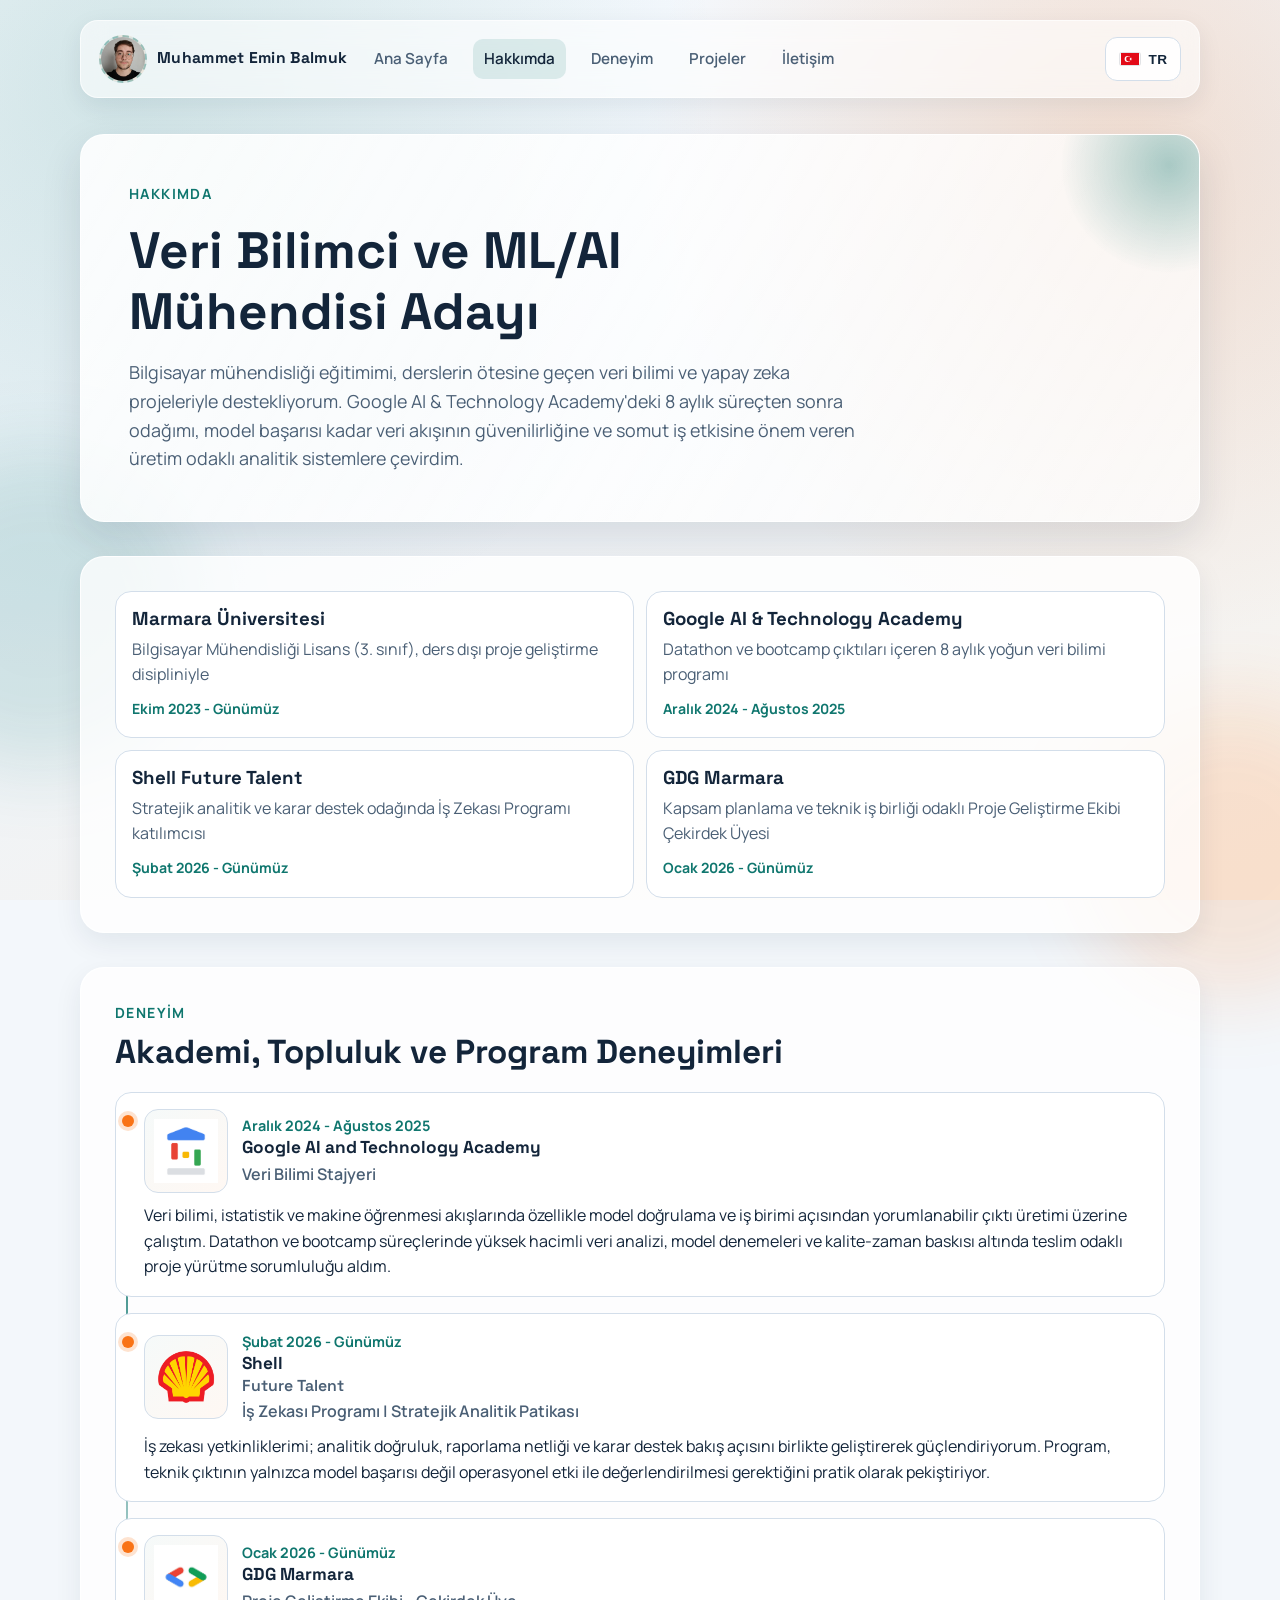
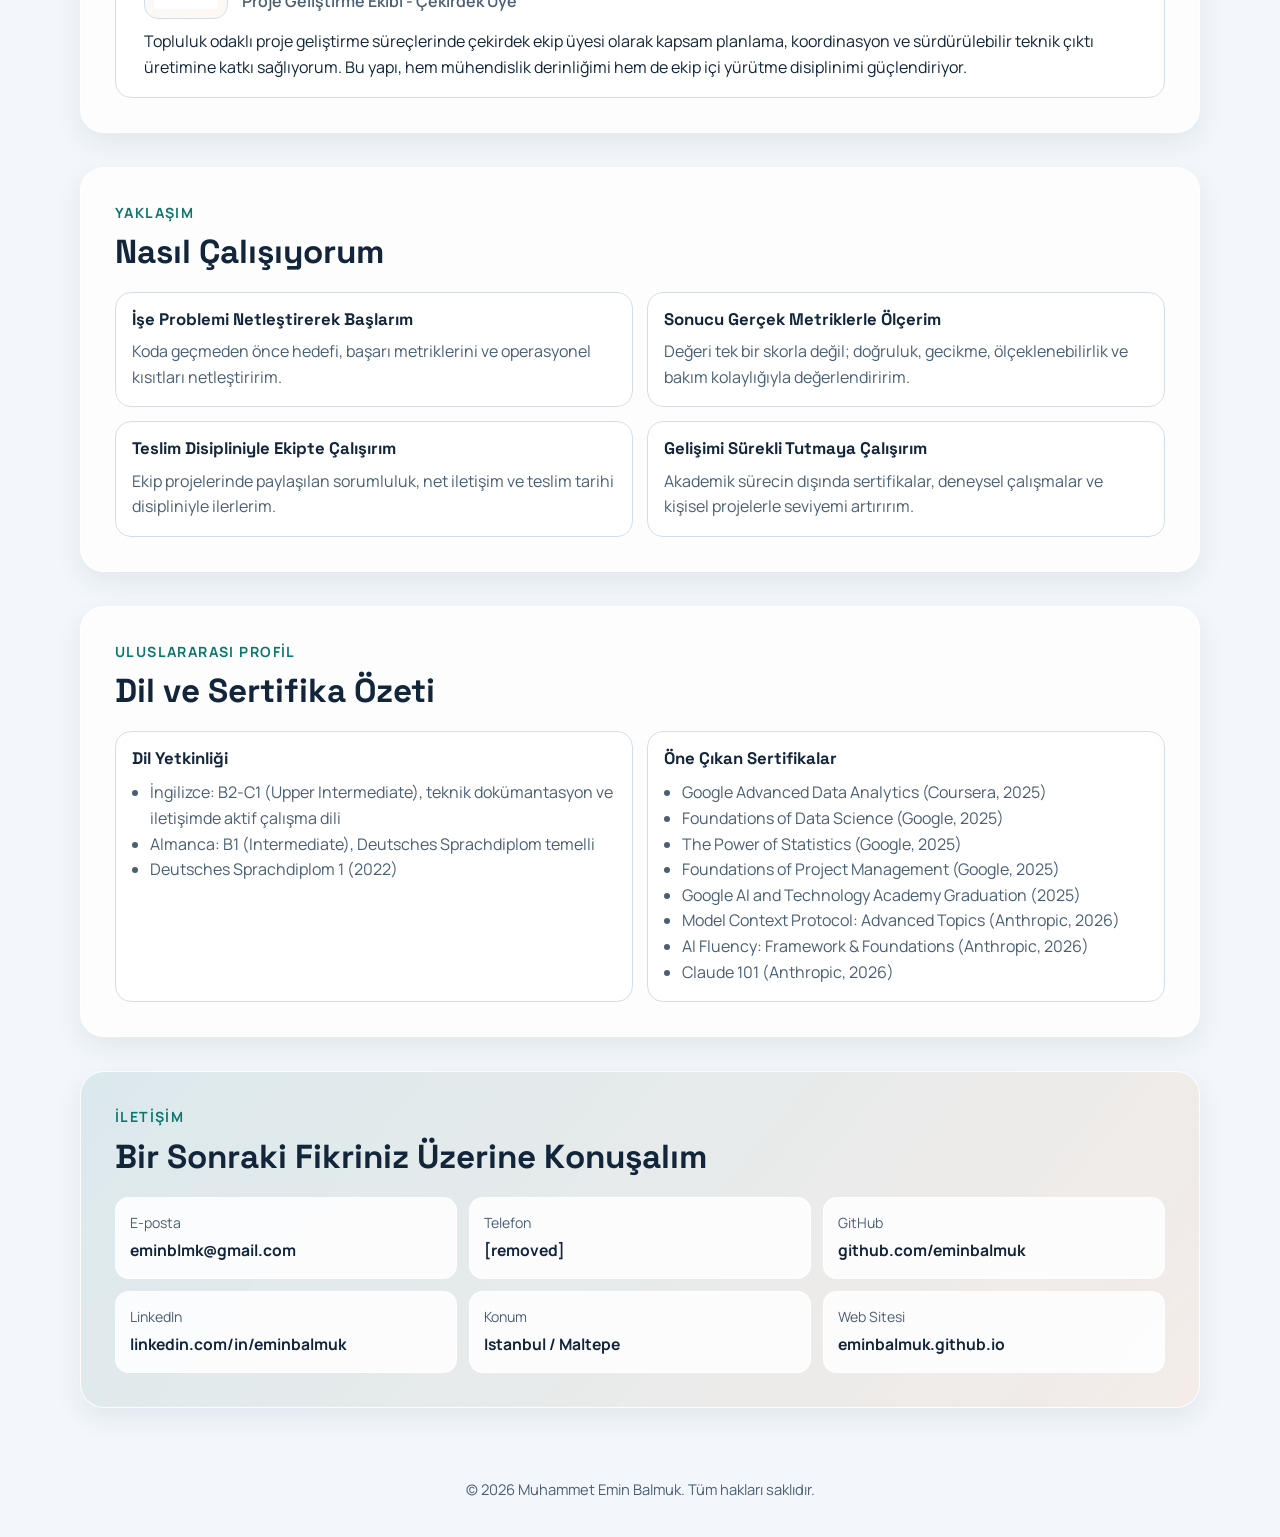
==== about-tr.html @ f50b24ce "update" ====
<!DOCTYPE html>
<html lang="tr">

<head>
  <meta charset="UTF-8">
  <meta name="viewport" content="width=device-width, initial-scale=1.0">
  <meta name="description"
    content="Muhammet Emin Balmuk hakkında eğitim, deneyim ve sertifikaları içeren detaylı profil.">
  <title>Hakkımda | Muhammet Emin Balmuk</title>
  <link rel="preconnect" href="https://fonts.googleapis.com">
  <link rel="preconnect" href="https://fonts.gstatic.com" crossorigin>
  <link
    href="https://fonts.googleapis.com/css2?family=Manrope:wght@400;500;600;700&family=Space+Grotesk:wght@500;700&display=swap"
    rel="stylesheet">
  <link rel="stylesheet" href="styles/style.css?v=20260305-4">
</head>

<body>
  <div class="page-bg" aria-hidden="true"></div>
  <header class="site-header">
    <a class="brand" href="index-tr.html" aria-label="Ana Sayfa">
      <span class="brand-avatar" aria-hidden="true">
        <img src="images/profil.jpg" alt="Muhammet Emin Balmuk">
      </span>
      <span class="brand-name">Muhammet Emin Balmuk</span>
    </a>
    <button class="nav-toggle" type="button" aria-label="Menüyü aç-kapat" aria-expanded="false"
      aria-controls="site-nav">
      <span></span>
      <span></span>
      <span></span>
    </button>
    <nav class="site-nav" id="site-nav" aria-label="Ana Navigasyon">
      <a href="index-tr.html">Ana Sayfa</a>
      <a class="active" href="about-tr.html">Hakkımda</a>
      <a href="index-tr.html#experience">Deneyim</a>
      <a href="index-tr.html#projects">Projeler</a>
      <a href="index-tr.html#contact">İletişim</a>
    </nav>
    <button class="lang-toggle" type="button" aria-label="Dili değiştir" title="Dili değiştir"><span class="lang-flag"
        aria-hidden="true"></span><span class="lang-code">TR</span></button>
  </header>

  <main>
    <section class="hero about-hero reveal">
      <p class="eyebrow">Hakkımda</p>
      <h1>Veri Bilimci ve ML/AI Mühendisi Adayı</h1>
      <p class="lead">
        Bilgisayar mühendisliği eğitimimi, derslerin ötesine geçen veri bilimi ve yapay zeka projeleriyle
        destekliyorum. Google AI & Technology Academy'deki 8 aylık süreçten sonra odağımı, model başarısı kadar
        veri akışının güvenilirliğine ve somut iş etkisine önem veren üretim odaklı analitik sistemlere çevirdim.
      </p>
    </section>

    <section class="section reveal">
      <div class="fact-strip">
        <article>
          <h3>Marmara Üniversitesi</h3>
          <p>Bilgisayar Mühendisliği Lisans (3. sınıf), ders dışı proje geliştirme disipliniyle</p>
          <span>Ekim 2023 - Günümüz</span>
        </article>
        <article>
          <h3>Google AI & Technology Academy</h3>
          <p>Datathon ve bootcamp çıktıları içeren 8 aylık yoğun veri bilimi programı</p>
          <span>Aralık 2024 - Ağustos 2025</span>
        </article>
        <article>
          <h3>Shell Future Talent</h3>
          <p>Stratejik analitik ve karar destek odağında İş Zekası Programı katılımcısı</p>
          <span>Şubat 2026 - Günümüz</span>
        </article>
        <article>
          <h3>GDG Marmara</h3>
          <p>Kapsam planlama ve teknik iş birliği odaklı Proje Geliştirme Ekibi Çekirdek Üyesi</p>
          <span>Ocak 2026 - Günümüz</span>
        </article>
      </div>
    </section>

    <section class="section reveal">
      <div class="section-head">
        <p class="eyebrow">Deneyim</p>
        <h2>Akademi, Topluluk ve Program Deneyimleri</h2>
      </div>
      <div class="timeline">
        <article class="role-card">
          <div class="role-head">
            <div class="role-logo-box">
              <img src="images/yzta.png" alt="Google AI and Technology Academy">
            </div>
            <div class="role-meta">
              <p class="timeline-date">Aralık 2024 - Ağustos 2025</p>
              <h3>Google AI and Technology Academy</h3>
              <p class="role-title">Veri Bilimi Stajyeri</p>
            </div>
          </div>
          <p>
            Veri bilimi, istatistik ve makine öğrenmesi akışlarında özellikle model doğrulama ve iş birimi açısından
            yorumlanabilir çıktı üretimi üzerine çalıştım. Datathon ve bootcamp süreçlerinde yüksek hacimli veri analizi,
            model denemeleri ve kalite-zaman baskısı altında teslim odaklı proje yürütme sorumluluğu aldım.
          </p>
        </article>
        <article class="role-card">
          <div class="role-head">
            <div class="role-logo-box">
              <img src="images/shell.png" alt="Shell">
            </div>
            <div class="role-meta">
              <p class="timeline-date">Şubat 2026 - Günümüz</p>
              <h3>Shell <span class="role-subbrand">Future Talent</span></h3>
              <p class="role-title">İş Zekası Programı | Stratejik Analitik Patikası</p>
            </div>
          </div>
          <p>
            İş zekası yetkinliklerimi; analitik doğruluk, raporlama netliği ve karar destek bakış açısını birlikte
            geliştirerek güçlendiriyorum. Program, teknik çıktının yalnızca model başarısı değil operasyonel etki ile
            değerlendirilmesi gerektiğini pratik olarak pekiştiriyor.
          </p>
        </article>
        <article class="role-card">
          <div class="role-head">
            <div class="role-logo-box">
              <img src="images/gdg.png" alt="GDG Marmara">
            </div>
            <div class="role-meta">
              <p class="timeline-date">Ocak 2026 - Günümüz</p>
              <h3>GDG Marmara</h3>
              <p class="role-title">Proje Geliştirme Ekibi - Çekirdek Üye</p>
            </div>
          </div>
          <p>
            Topluluk odaklı proje geliştirme süreçlerinde çekirdek ekip üyesi olarak kapsam planlama, koordinasyon
            ve sürdürülebilir teknik çıktı üretimine katkı sağlıyorum. Bu yapı, hem mühendislik derinliğimi hem de
            ekip içi yürütme disiplinimi güçlendiriyor.
          </p>
        </article>
      </div>
    </section>

    <section class="section reveal">
      <div class="section-head">
        <p class="eyebrow">Yaklaşım</p>
        <h2>Nasıl Çalışıyorum</h2>
      </div>
      <div class="focus-grid">
        <article>
          <h3>İşe Problemi Netleştirerek Başlarım</h3>
          <p>Koda geçmeden önce hedefi, başarı metriklerini ve operasyonel kısıtları netleştiririm.</p>
        </article>
        <article>
          <h3>Sonucu Gerçek Metriklerle Ölçerim</h3>
          <p>Değeri tek bir skorla değil; doğruluk, gecikme, ölçeklenebilirlik ve bakım kolaylığıyla değerlendiririm.
          </p>
        </article>
        <article>
          <h3>Teslim Disipliniyle Ekipte Çalışırım</h3>
          <p>Ekip projelerinde paylaşılan sorumluluk, net iletişim ve teslim tarihi disipliniyle ilerlerim.</p>
        </article>
        <article>
          <h3>Gelişimi Sürekli Tutmaya Çalışırım</h3>
          <p>Akademik sürecin dışında sertifikalar, deneysel çalışmalar ve kişisel projelerle seviyemi artırırım.</p>
        </article>
      </div>
    </section>

    <section class="section reveal">
      <div class="section-head">
        <p class="eyebrow">Uluslararası Profil</p>
        <h2>Dil ve Sertifika Özeti</h2>
      </div>
      <div class="about-columns">
        <article class="info-card">
          <h3>Dil Yetkinliği</h3>
          <ul>
            <li>İngilizce: B2-C1 (Upper Intermediate), teknik dokümantasyon ve iletişimde aktif çalışma dili</li>
            <li>Almanca: B1 (Intermediate), Deutsches Sprachdiplom temelli</li>
            <li>Deutsches Sprachdiplom 1 (2022)</li>
          </ul>
        </article>
        <article class="info-card">
          <h3>Öne Çıkan Sertifikalar</h3>
          <ul>
            <li>Google Advanced Data Analytics (Coursera, 2025)</li>
            <li>Foundations of Data Science (Google, 2025)</li>
            <li>The Power of Statistics (Google, 2025)</li>
            <li>Foundations of Project Management (Google, 2025)</li>
            <li>Google AI and Technology Academy Graduation (2025)</li>
            <li>Model Context Protocol: Advanced Topics (Anthropic, 2026)</li>
            <li>AI Fluency: Framework &amp; Foundations (Anthropic, 2026)</li>
            <li>Claude 101 (Anthropic, 2026)</li>
          </ul>
        </article>
      </div>
    </section>

    <section class="section contact reveal">
      <div class="section-head">
        <p class="eyebrow">İletişim</p>
        <h2>Bir Sonraki Fikriniz Üzerine Konuşalım</h2>
      </div>
      <div class="contact-grid">
        <a class="contact-item" href="mailto:eminblmk@gmail.com">
          <span>E-posta</span>
          <strong>eminblmk@gmail.com</strong>
        </a>
        <a class="contact-item" href="#contact">
          <span>Telefon</span>
          <strong>[removed]</strong>
        </a>
        <a class="contact-item" href="https://github.com/eminbalmuk" target="_blank" rel="noopener noreferrer">
          <span>GitHub</span>
          <strong>github.com/eminbalmuk</strong>
        </a>
        <a class="contact-item" href="https://www.linkedin.com/in/eminbalmuk/" target="_blank"
          rel="noopener noreferrer">
          <span>LinkedIn</span>
          <strong>linkedin.com/in/eminbalmuk</strong>
        </a>
        <div class="contact-item">
          <span>Konum</span>
          <strong>Istanbul / Maltepe</strong>
        </div>
        <a class="contact-item" href="https://eminbalmuk.github.io" target="_blank" rel="noopener noreferrer">
          <span>Web Sitesi</span>
          <strong>eminbalmuk.github.io</strong>
        </a>
      </div>
    </section>
  </main>

  <footer class="site-footer">
    <p>&copy; 2026 Muhammet Emin Balmuk. Tüm hakları saklıdır.</p>
  </footer>

  <button class="to-top" type="button" aria-label="Sayfanın başına dön">Yukarı</button>

  <script src="scripts/language.js?v=20260305-4" defer></script>
  <script src="scripts/main.js?v=20260305-4" defer></script>
</body>

</html>
---- styles/style.css ----
:root {
  --bg: #f3f7fb;
  --surface: rgba(255, 255, 255, 0.8);
  --surface-strong: #ffffff;
  --text: #13253a;
  --muted: #4a5f75;
  --accent: #0f766e;
  --accent-strong: #0b5f58;
  --accent-alt: #f97316;
  --line: #d3deea;
  --shadow: 0 16px 40px rgba(18, 35, 58, 0.12);
  --radius-lg: 24px;
  --radius-md: 16px;
  --radius-sm: 12px;
}

* {
  box-sizing: border-box;
}

html {
  scroll-behavior: smooth;
}

body {
  margin: 0;
  font-family: "Manrope", "Segoe UI", sans-serif;
  color: var(--text);
  background: var(--bg);
  min-height: 100vh;
  line-height: 1.6;
}

.page-bg {
  position: fixed;
  inset: 0;
  z-index: -2;
  background:
    radial-gradient(circle at 10% 10%, rgba(15, 118, 110, 0.16) 0, rgba(15, 118, 110, 0) 42%),
    radial-gradient(circle at 88% 18%, rgba(249, 115, 22, 0.18) 0, rgba(249, 115, 22, 0) 36%),
    linear-gradient(160deg, #f8fbff 0%, #eef4fa 45%, #f9f2ea 100%);
}

.page-bg::before,
.page-bg::after {
  content: "";
  position: absolute;
  border-radius: 50%;
  filter: blur(40px);
  opacity: 0.55;
}

.page-bg::before {
  width: 320px;
  height: 320px;
  background: rgba(15, 118, 110, 0.25);
  top: 50%;
  left: -120px;
  animation: floatA 11s ease-in-out infinite;
}

.page-bg::after {
  width: 300px;
  height: 300px;
  background: rgba(249, 115, 22, 0.25);
  bottom: -100px;
  right: -100px;
  animation: floatB 13s ease-in-out infinite;
}

@keyframes floatA {
  0%,
  100% {
    transform: translateY(0);
  }
  50% {
    transform: translateY(-20px);
  }
}

@keyframes floatB {
  0%,
  100% {
    transform: translateY(0);
  }
  50% {
    transform: translateY(18px);
  }
}

a {
  color: inherit;
}

.site-header {
  width: min(1120px, 94vw);
  margin: 20px auto 0;
  padding: 14px 18px;
  border-radius: 18px;
  border: 1px solid rgba(255, 255, 255, 0.65);
  backdrop-filter: blur(12px);
  background: rgba(255, 255, 255, 0.6);
  box-shadow: 0 8px 24px rgba(19, 37, 58, 0.08);
  display: flex;
  align-items: center;
  justify-content: space-between;
  gap: 16px;
  position: sticky;
  top: 10px;
  z-index: 20;
}

.brand {
  display: inline-flex;
  align-items: center;
  gap: 10px;
  color: var(--text);
  font-family: "Space Grotesk", sans-serif;
  font-size: 0.98rem;
  font-weight: 700;
  letter-spacing: 0.02em;
  text-decoration: none;
  white-space: nowrap;
}

.brand-avatar {
  width: 48px;
  height: 48px;
  border-radius: 50%;
  border: 2px dashed rgba(15, 118, 110, 0.35);
  background: linear-gradient(140deg, rgba(15, 118, 110, 0.12), rgba(249, 115, 22, 0.12));
  color: var(--muted);
  display: inline-flex;
  align-items: center;
  justify-content: center;
  font-family: "Manrope", sans-serif;
  font-size: 0.74rem;
  font-weight: 700;
}

.brand-avatar img {
  width: 100%;
  height: 100%;
  border-radius: 50%;
  object-fit: cover;
}

.brand-name {
  display: inline-block;
  max-width: 280px;
  overflow: hidden;
  text-overflow: ellipsis;
}

.site-nav {
  display: flex;
  align-items: center;
  gap: 14px;
}

.site-nav a {
  text-decoration: none;
  color: var(--muted);
  font-size: 0.95rem;
  font-weight: 600;
  padding: 8px 11px;
  border-radius: 10px;
  transition: color 0.25s ease, background-color 0.25s ease;
}

.site-nav a:hover,
.site-nav a.active {
  color: var(--text);
  background: rgba(15, 118, 110, 0.12);
}

.lang-toggle {
  margin-left: auto;
  min-width: 76px;
  height: 44px;
  border-radius: 12px;
  border: 1px solid var(--line);
  background: rgba(255, 255, 255, 0.9);
  display: inline-flex;
  align-items: center;
  justify-content: center;
  gap: 8px;
  padding: 0 10px;
  font-size: 0.85rem;
  font-weight: 700;
  color: var(--text);
  cursor: pointer;
  transition: transform 0.2s ease, box-shadow 0.2s ease;
}

.lang-toggle:hover {
  transform: translateY(-1px);
  box-shadow: 0 8px 16px rgba(19, 37, 58, 0.12);
}

.lang-flag {
  display: inline-block;
  width: 22px;
  height: 14px;
  border-radius: 3px;
  background-size: 100% 100%;
  background-position: center;
  background-repeat: no-repeat;
  border: 1px solid rgba(19, 37, 58, 0.12);
  flex-shrink: 0;
}

.lang-code {
  letter-spacing: 0.03em;
}

.nav-toggle {
  display: none;
  width: 44px;
  height: 44px;
  border-radius: 12px;
  border: 1px solid var(--line);
  background: rgba(255, 255, 255, 0.9);
  cursor: pointer;
  padding: 10px;
}

.nav-toggle span {
  display: block;
  width: 100%;
  height: 2px;
  background: var(--text);
  margin: 5px 0;
  transition: transform 0.25s ease, opacity 0.25s ease;
}

main {
  width: min(1120px, 94vw);
  margin: 36px auto 70px;
}

.hero {
  position: relative;
  border-radius: var(--radius-lg);
  border: 1px solid rgba(255, 255, 255, 0.85);
  background: linear-gradient(120deg, rgba(255, 255, 255, 0.88), rgba(255, 255, 255, 0.68));
  box-shadow: var(--shadow);
  padding: clamp(26px, 4vw, 48px);
  overflow: hidden;
}

.hero::after {
  content: "";
  position: absolute;
  top: -80px;
  right: -80px;
  width: 220px;
  height: 220px;
  border-radius: 50%;
  background: radial-gradient(circle, rgba(249, 115, 22, 0.35) 0, rgba(249, 115, 22, 0) 68%);
  pointer-events: none;
}

.about-hero::after {
  background: radial-gradient(circle, rgba(15, 118, 110, 0.35) 0, rgba(15, 118, 110, 0) 70%);
}

.eyebrow {
  margin: 0;
  color: var(--accent);
  font-size: 0.88rem;
  font-weight: 700;
  letter-spacing: 0.1em;
  text-transform: uppercase;
}

h1,
h2,
h3 {
  font-family: "Space Grotesk", "Segoe UI", sans-serif;
  line-height: 1.2;
  margin-top: 0;
}

.hero h1 {
  margin: 14px 0 16px;
  font-size: clamp(2rem, 4vw, 3.2rem);
  max-width: 16ch;
}

.lead {
  margin: 0;
  max-width: 68ch;
  color: var(--muted);
  font-size: clamp(1rem, 2vw, 1.12rem);
}

.cta-row {
  margin-top: 28px;
  display: flex;
  flex-wrap: wrap;
  gap: 12px;
}

.btn {
  display: inline-flex;
  align-items: center;
  justify-content: center;
  text-decoration: none;
  border-radius: 12px;
  padding: 11px 18px;
  font-weight: 700;
  font-size: 0.95rem;
  transition: transform 0.2s ease, box-shadow 0.2s ease, background-color 0.2s ease;
}

.btn:hover {
  transform: translateY(-2px);
}

.btn-primary {
  background: linear-gradient(140deg, var(--accent), #129182);
  color: #fff;
  box-shadow: 0 10px 18px rgba(15, 118, 110, 0.25);
}

.btn-ghost {
  background: rgba(255, 255, 255, 0.85);
  color: var(--text);
  border: 1px solid var(--line);
}

.quick-stats {
  list-style: none;
  margin: 30px 0 0;
  padding: 0;
  display: grid;
  grid-template-columns: repeat(2, minmax(0, 1fr));
  gap: 12px;
}

.quick-stats li {
  border: 1px solid var(--line);
  border-radius: 14px;
  padding: 14px;
  background: rgba(255, 255, 255, 0.92);
}

.quick-stats strong {
  display: block;
  font-size: 1.1rem;
  margin-bottom: 4px;
}

.quick-stats span {
  display: block;
  color: var(--muted);
  font-size: 0.9rem;
}

.section {
  margin-top: 34px;
  border-radius: var(--radius-lg);
  border: 1px solid rgba(255, 255, 255, 0.86);
  background: rgba(255, 255, 255, 0.78);
  box-shadow: 0 10px 28px rgba(19, 37, 58, 0.08);
  padding: clamp(22px, 3vw, 34px);
}

.section-head {
  margin-bottom: 20px;
}

.section h2 {
  font-size: clamp(1.5rem, 2.6vw, 2.2rem);
  margin: 8px 0 0;
}

.timeline {
  display: grid;
  gap: 16px;
  position: relative;
}

.timeline::before {
  content: "";
  position: absolute;
  left: 11px;
  top: 8px;
  bottom: 8px;
  width: 2px;
  background: linear-gradient(var(--accent), rgba(15, 118, 110, 0.2));
}

.role-card {
  position: relative;
  border: 1px solid var(--line);
  border-radius: var(--radius-md);
  padding: 16px 16px 16px 28px;
  background: var(--surface-strong);
}

.role-card::before {
  content: "";
  position: absolute;
  left: 6px;
  top: 22px;
  width: 12px;
  height: 12px;
  border-radius: 50%;
  background: var(--accent-alt);
  box-shadow: 0 0 0 4px rgba(249, 115, 22, 0.2);
}

.timeline-date {
  margin: 0 0 6px;
  color: var(--accent);
  font-size: 0.9rem;
  font-weight: 700;
}

.role-card h3 {
  margin: 0;
  font-size: 1.08rem;
}

.role-subbrand {
  display: block;
  margin-top: 2px;
  color: var(--muted);
  font-size: 0.92em;
  font-weight: 600;
}

.role-title {
  margin: 4px 0 10px;
  color: var(--muted);
  font-weight: 600;
}

.role-card p {
  margin-bottom: 0;
}

.role-head {
  display: grid;
  grid-template-columns: 84px 1fr;
  align-items: center;
  gap: 14px;
  margin-bottom: 10px;
}

.role-logo-box {
  width: 84px;
  height: 84px;
  border: 1px solid var(--line);
  border-radius: 14px;
  background: linear-gradient(140deg, rgba(15, 118, 110, 0.04), rgba(249, 115, 22, 0.05));
  overflow: hidden;
  display: flex;
  align-items: center;
  justify-content: center;
  padding: 9px;
}

.role-logo-box img {
  width: 100%;
  height: 100%;
  object-fit: contain;
}

.role-meta h3 {
  margin-bottom: 4px;
}

.role-card > p {
  margin-top: 0;
}

.project-grid,
.focus-grid {
  display: grid;
  grid-template-columns: repeat(2, minmax(0, 1fr));
  gap: 14px;
}

.project-card,
.focus-grid article,
.info-card {
  border: 1px solid var(--line);
  border-radius: var(--radius-md);
  padding: 16px;
  background: var(--surface-strong);
}

.project-card {
  position: relative;
  overflow: hidden;
}

.project-card::before {
  content: "";
  position: absolute;
  top: 0;
  left: 0;
  right: 0;
  height: 4px;
  background: linear-gradient(to right, var(--accent), var(--accent-alt));
}

.project-card h3,
.focus-grid h3,
.info-card h3 {
  margin-bottom: 10px;
  font-size: 1.05rem;
}

.project-card p,
.focus-grid p {
  margin: 0;
  color: var(--muted);
}

.project-card ul,
.info-card ul {
  margin: 12px 0 0;
  padding-left: 18px;
  color: var(--muted);
}

.project-card a {
  display: inline-block;
  margin-top: 12px;
  color: var(--accent);
  font-weight: 700;
  text-decoration: none;
}

.project-card a:hover {
  text-decoration: underline;
}

.certificate-list {
  list-style: none;
  padding: 0;
  margin: 0;
  display: grid;
  gap: 10px;
}

.certificate-list li {
  border: 1px solid var(--line);
  border-radius: var(--radius-sm);
  background: var(--surface-strong);
  padding: 12px 14px;
  display: grid;
  grid-template-columns: 78px 1fr;
  gap: 10px;
}

.certificate-list span {
  font-weight: 700;
  color: var(--accent);
}

.contact {
  background: linear-gradient(130deg, rgba(15, 118, 110, 0.1), rgba(249, 115, 22, 0.08));
}

.contact-grid {
  display: grid;
  grid-template-columns: repeat(3, minmax(0, 1fr));
  gap: 12px;
}

.contact-item {
  text-decoration: none;
  border: 1px solid rgba(255, 255, 255, 0.9);
  border-radius: 14px;
  background: rgba(255, 255, 255, 0.86);
  padding: 14px;
  transition: transform 0.2s ease, box-shadow 0.2s ease;
}

.contact-item:hover {
  transform: translateY(-2px);
  box-shadow: 0 10px 20px rgba(19, 37, 58, 0.11);
}

.contact-item span {
  display: block;
  color: var(--muted);
  font-size: 0.88rem;
  margin-bottom: 4px;
}

.contact-item strong {
  font-size: 0.98rem;
}

.fact-strip {
  display: grid;
  grid-template-columns: repeat(2, minmax(0, 1fr));
  gap: 12px;
}

.fact-strip article {
  border: 1px solid var(--line);
  border-radius: var(--radius-md);
  background: var(--surface-strong);
  padding: 16px;
}

.fact-strip h3 {
  margin-bottom: 6px;
}

.fact-strip p {
  margin: 0;
  color: var(--muted);
}

.fact-strip span {
  display: inline-block;
  margin-top: 10px;
  color: var(--accent);
  font-size: 0.88rem;
  font-weight: 700;
}

.about-columns {
  display: grid;
  grid-template-columns: repeat(2, minmax(0, 1fr));
  gap: 14px;
}

.site-footer {
  width: min(1120px, 94vw);
  margin: 0 auto 36px;
  text-align: center;
  color: var(--muted);
  font-size: 0.92rem;
}

.to-top {
  position: fixed;
  right: 18px;
  bottom: 18px;
  z-index: 30;
  border: 0;
  border-radius: 999px;
  background: var(--text);
  color: #fff;
  padding: 10px 14px;
  font-weight: 700;
  cursor: pointer;
  opacity: 0;
  pointer-events: none;
  transform: translateY(10px);
  transition: opacity 0.25s ease, transform 0.25s ease;
}

.to-top.visible {
  opacity: 1;
  pointer-events: auto;
  transform: translateY(0);
}

.reveal {
  opacity: 0;
  transform: translateY(18px);
  transition: opacity 0.6s ease, transform 0.6s ease;
}

.reveal.is-visible {
  opacity: 1;
  transform: translateY(0);
}

@media (max-width: 980px) {
  .project-grid,
  .focus-grid,
  .about-columns,
  .fact-strip,
  .quick-stats {
    grid-template-columns: 1fr;
  }

  .contact-grid {
    grid-template-columns: repeat(2, minmax(0, 1fr));
  }
}

@media (max-width: 640px) {
  .contact-grid {
    grid-template-columns: 1fr;
  }
}

@media (max-width: 760px) {
  .site-header {
    padding: 10px 12px;
  }

  .brand-name {
    display: none;
  }

  .brand-avatar {
    width: 40px;
    height: 40px;
  }

  .lang-toggle {
    min-width: 68px;
    height: 40px;
    padding: 0 8px;
    gap: 6px;
    font-size: 0.78rem;
  }

  .role-head {
    grid-template-columns: 64px 1fr;
    gap: 10px;
  }

  .role-logo-box {
    width: 64px;
    height: 64px;
    border-radius: 12px;
    padding: 7px;
  }

  .nav-toggle {
    display: block;
  }

  .site-nav {
    position: absolute;
    top: calc(100% + 8px);
    left: 0;
    right: 0;
    flex-direction: column;
    align-items: flex-start;
    gap: 2px;
    padding: 8px;
    border-radius: 14px;
    border: 1px solid var(--line);
    background: rgba(255, 255, 255, 0.96);
    box-shadow: 0 10px 28px rgba(19, 37, 58, 0.14);
    opacity: 0;
    pointer-events: none;
    transform: translateY(-6px);
    transition: opacity 0.2s ease, transform 0.2s ease;
  }

  .site-nav a {
    width: 100%;
  }

  body.nav-open .site-nav {
    opacity: 1;
    pointer-events: auto;
    transform: translateY(0);
  }

  body.nav-open .nav-toggle span:nth-child(1) {
    transform: translateY(7px) rotate(45deg);
  }

  body.nav-open .nav-toggle span:nth-child(2) {
    opacity: 0;
  }

  body.nav-open .nav-toggle span:nth-child(3) {
    transform: translateY(-7px) rotate(-45deg);
  }

  .hero h1 {
    max-width: none;
  }
}

@media (prefers-reduced-motion: reduce) {
  html {
    scroll-behavior: auto;
  }

  * {
    animation: none !important;
    transition: none !important;
  }

  .reveal {
    opacity: 1;
    transform: none;
  }
}
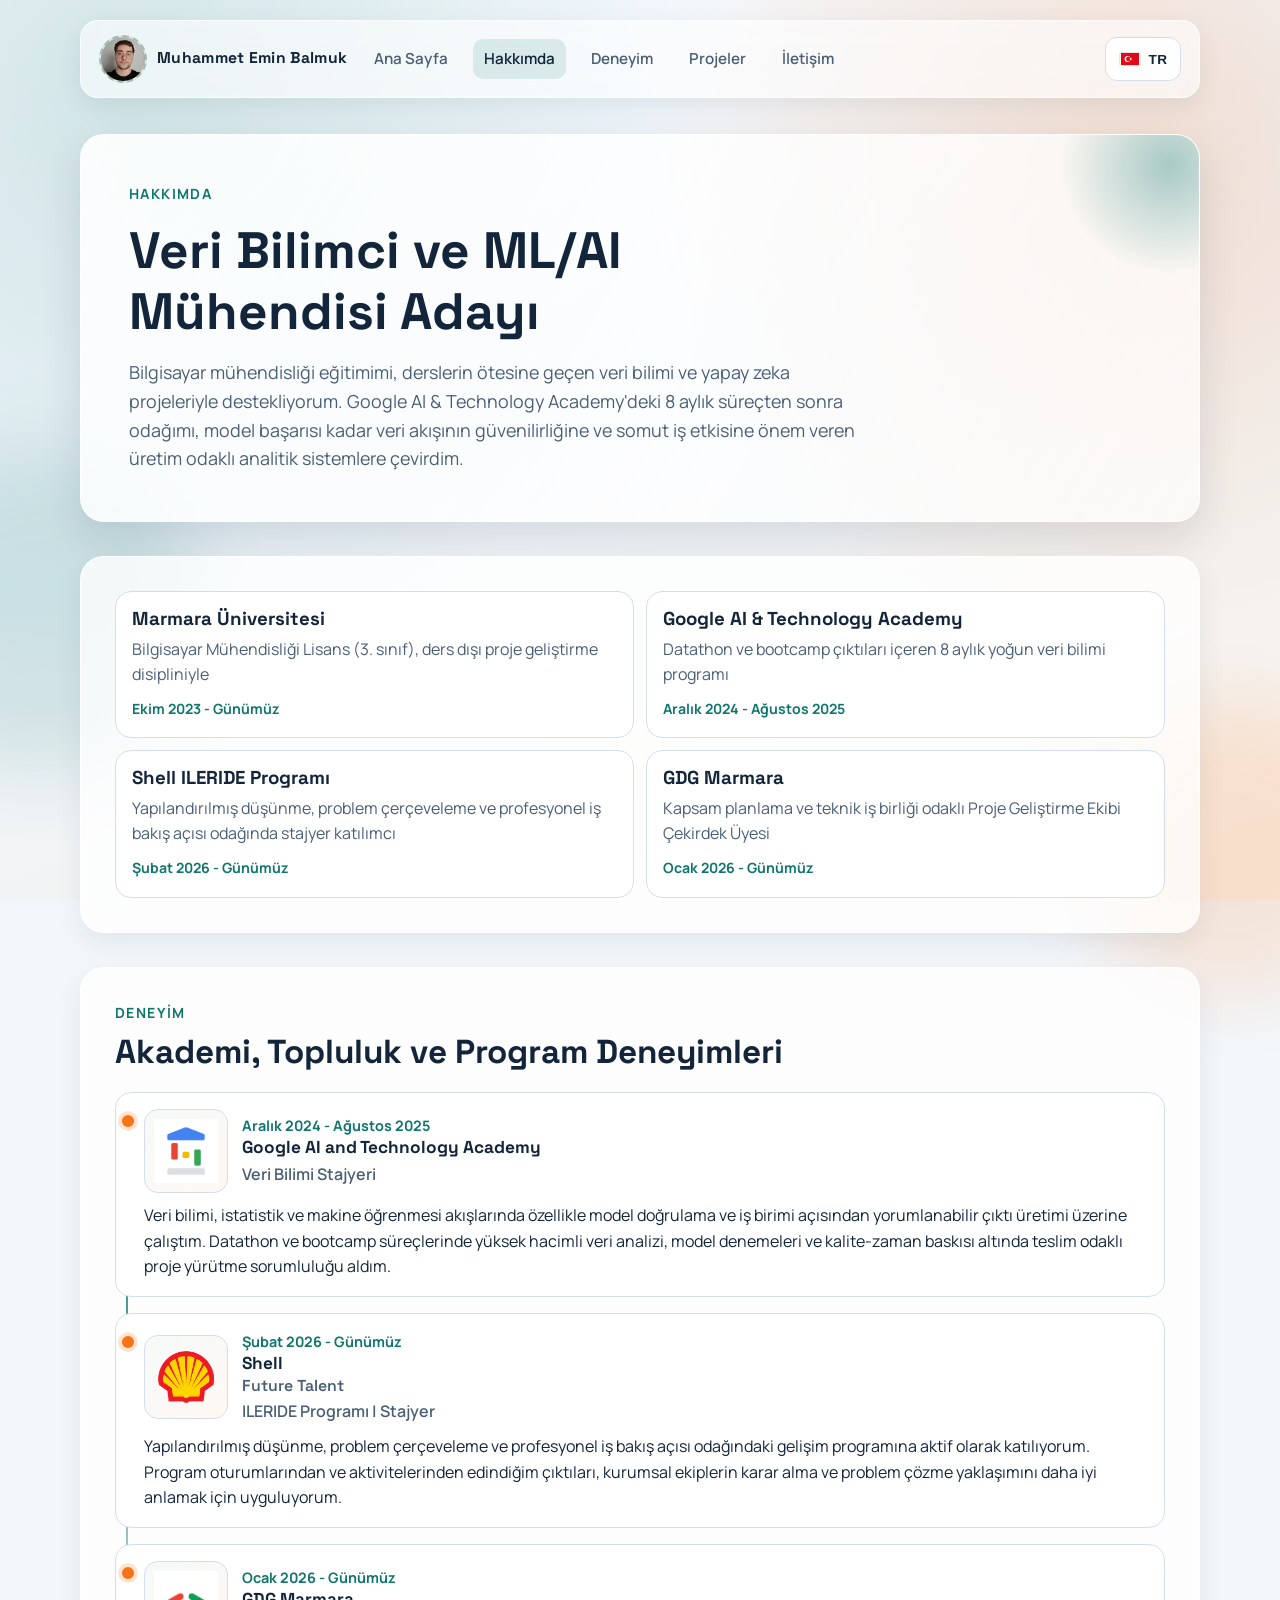
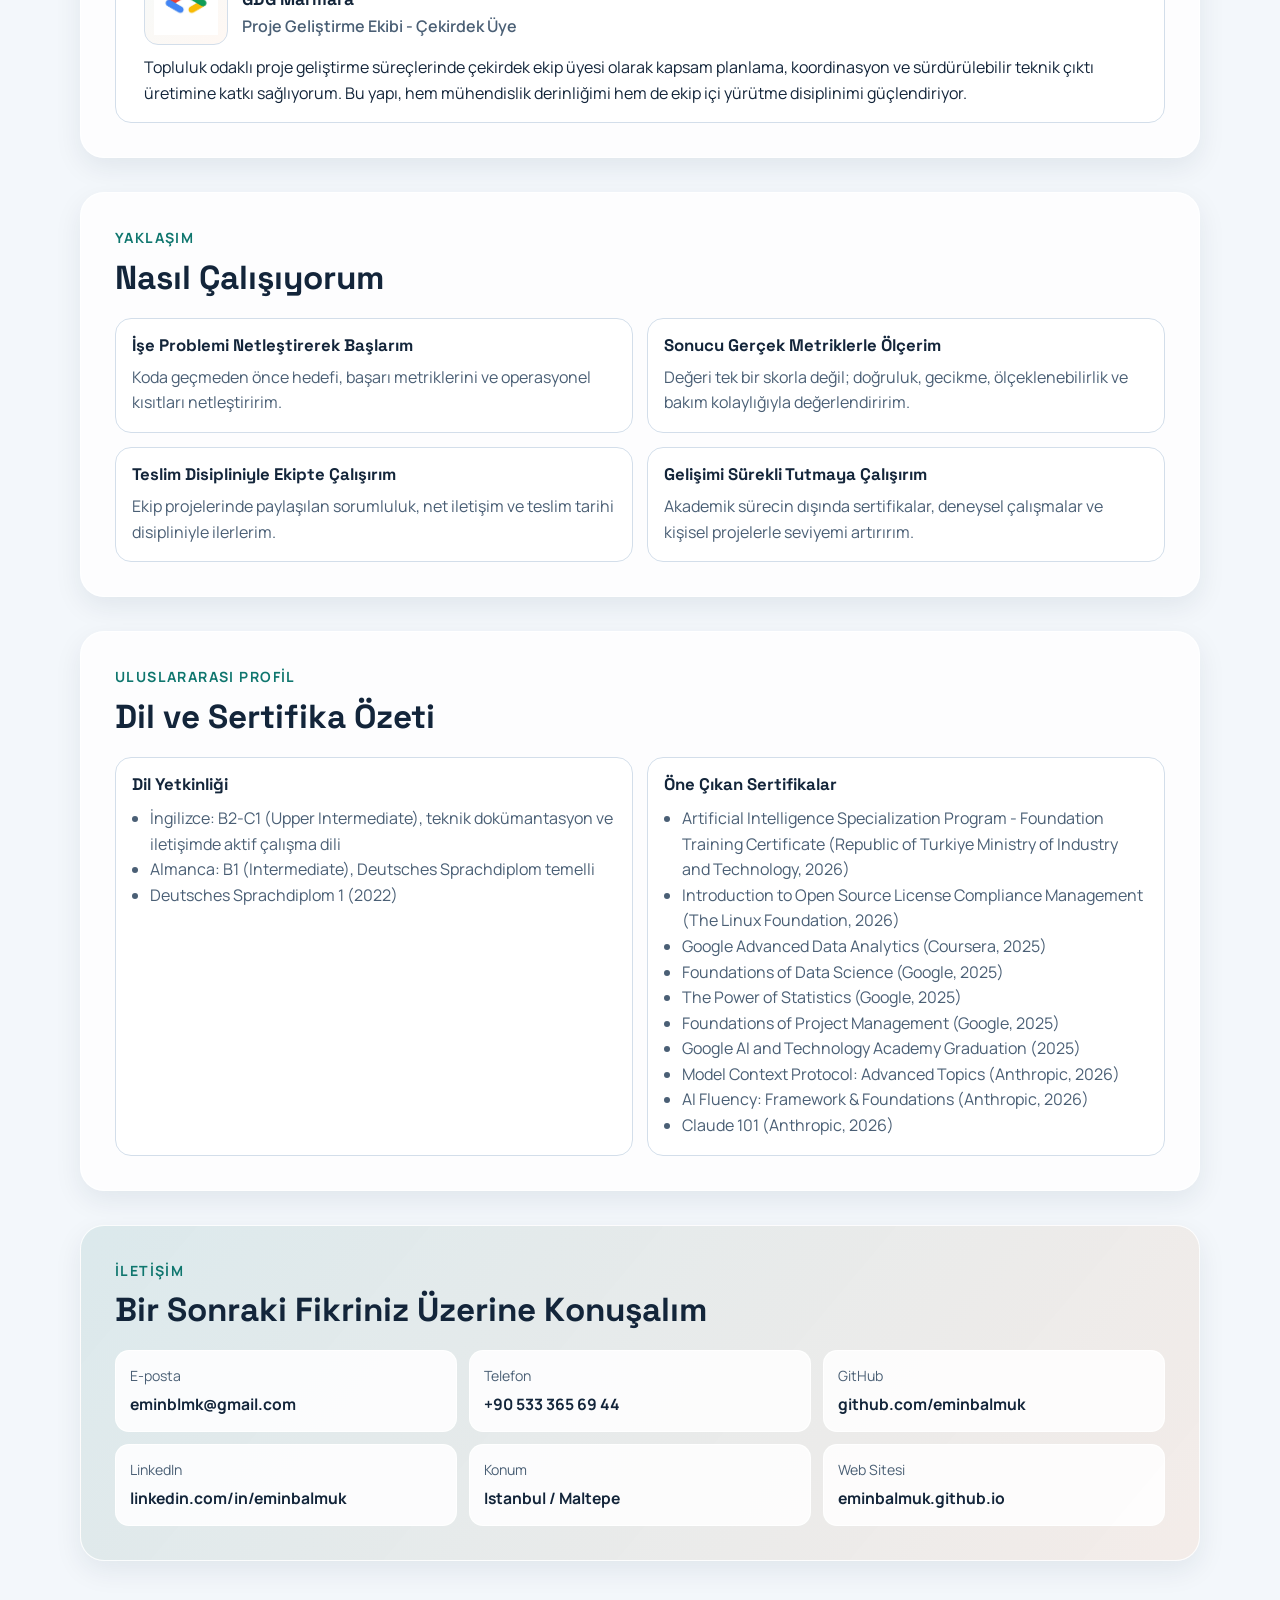
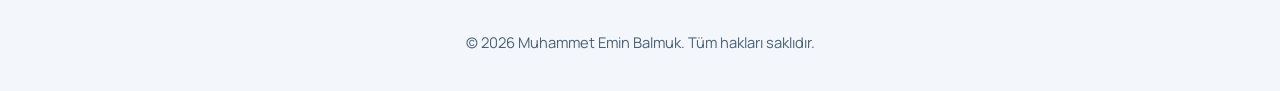
==== commit bd1dbd1c: "cv update" ====
--- a/about-tr.html
+++ b/about-tr.html
@@ -65,8 +65,8 @@
           <span>Aralık 2024 - Ağustos 2025</span>
         </article>
         <article>
-          <h3>Shell Future Talent</h3>
-          <p>Stratejik analitik ve karar destek odağında İş Zekası Programı katılımcısı</p>
+          <h3>Shell ILERIDE Programı</h3>
+          <p>Yapılandırılmış düşünme, problem çerçeveleme ve profesyonel iş bakış açısı odağında stajyer katılımcı</p>
           <span>Şubat 2026 - Günümüz</span>
         </article>
         <article>
@@ -108,13 +108,13 @@
             <div class="role-meta">
               <p class="timeline-date">Şubat 2026 - Günümüz</p>
               <h3>Shell <span class="role-subbrand">Future Talent</span></h3>
-              <p class="role-title">İş Zekası Programı | Stratejik Analitik Patikası</p>
+              <p class="role-title">ILERIDE Programı | Stajyer</p>
             </div>
           </div>
           <p>
-            İş zekası yetkinliklerimi; analitik doğruluk, raporlama netliği ve karar destek bakış açısını birlikte
-            geliştirerek güçlendiriyorum. Program, teknik çıktının yalnızca model başarısı değil operasyonel etki ile
-            değerlendirilmesi gerektiğini pratik olarak pekiştiriyor.
+            Yapılandırılmış düşünme, problem çerçeveleme ve profesyonel iş bakış açısı odağındaki gelişim programına
+            aktif olarak katılıyorum. Program oturumlarından ve aktivitelerinden edindiğim çıktıları, kurumsal
+            ekiplerin karar alma ve problem çözme yaklaşımını daha iyi anlamak için uyguluyorum.
           </p>
         </article>
         <article class="role-card">
@@ -180,6 +180,8 @@
         <article class="info-card">
           <h3>Öne Çıkan Sertifikalar</h3>
           <ul>
+            <li>Artificial Intelligence Specialization Program - Foundation Training Certificate (Republic of Turkiye Ministry of Industry and Technology, 2026)</li>
+            <li>Introduction to Open Source License Compliance Management (The Linux Foundation, 2026)</li>
             <li>Google Advanced Data Analytics (Coursera, 2025)</li>
             <li>Foundations of Data Science (Google, 2025)</li>
             <li>The Power of Statistics (Google, 2025)</li>
@@ -203,9 +205,9 @@
           <span>E-posta</span>
           <strong>eminblmk@gmail.com</strong>
         </a>
-        <a class="contact-item" href="#contact">
+        <a class="contact-item" href="tel:+905333656944">
           <span>Telefon</span>
-          <strong>[removed]</strong>
+          <strong>+90 533 365 69 44</strong>
         </a>
         <a class="contact-item" href="https://github.com/eminbalmuk" target="_blank" rel="noopener noreferrer">
           <span>GitHub</span>
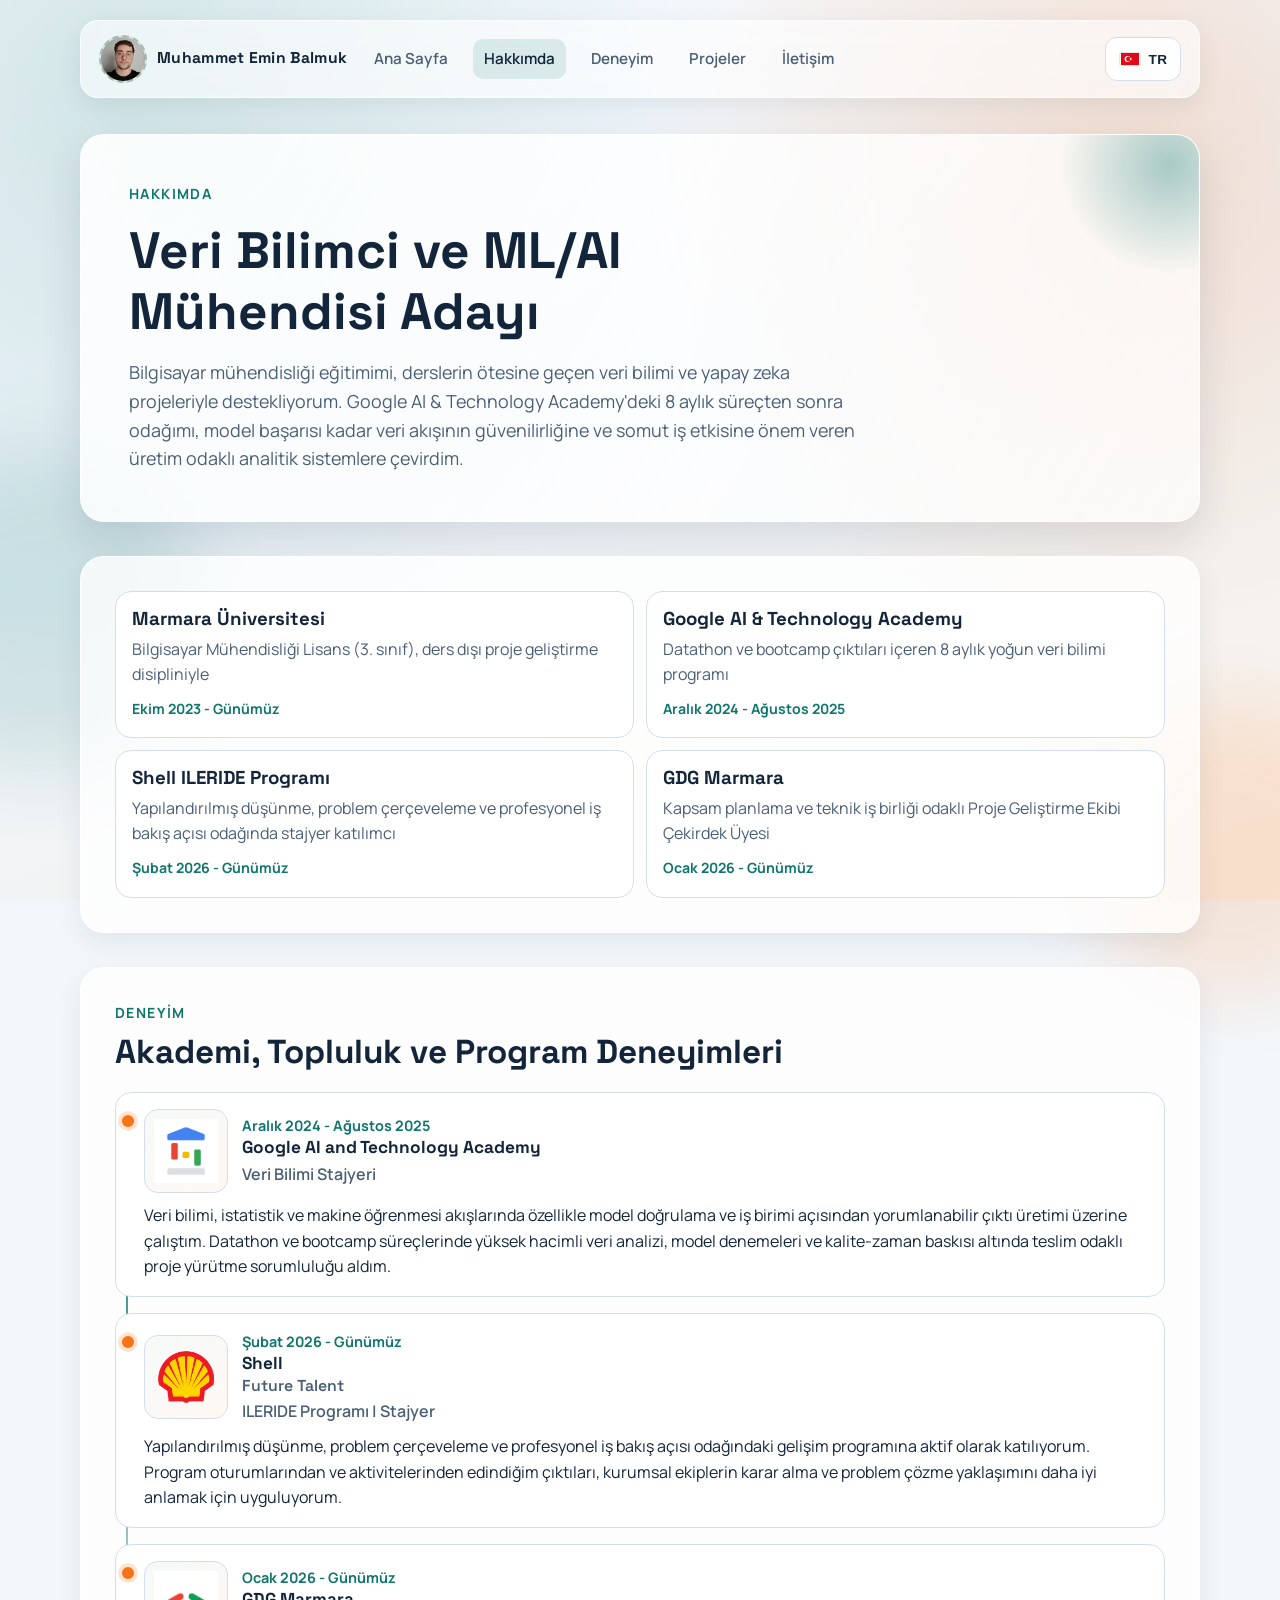
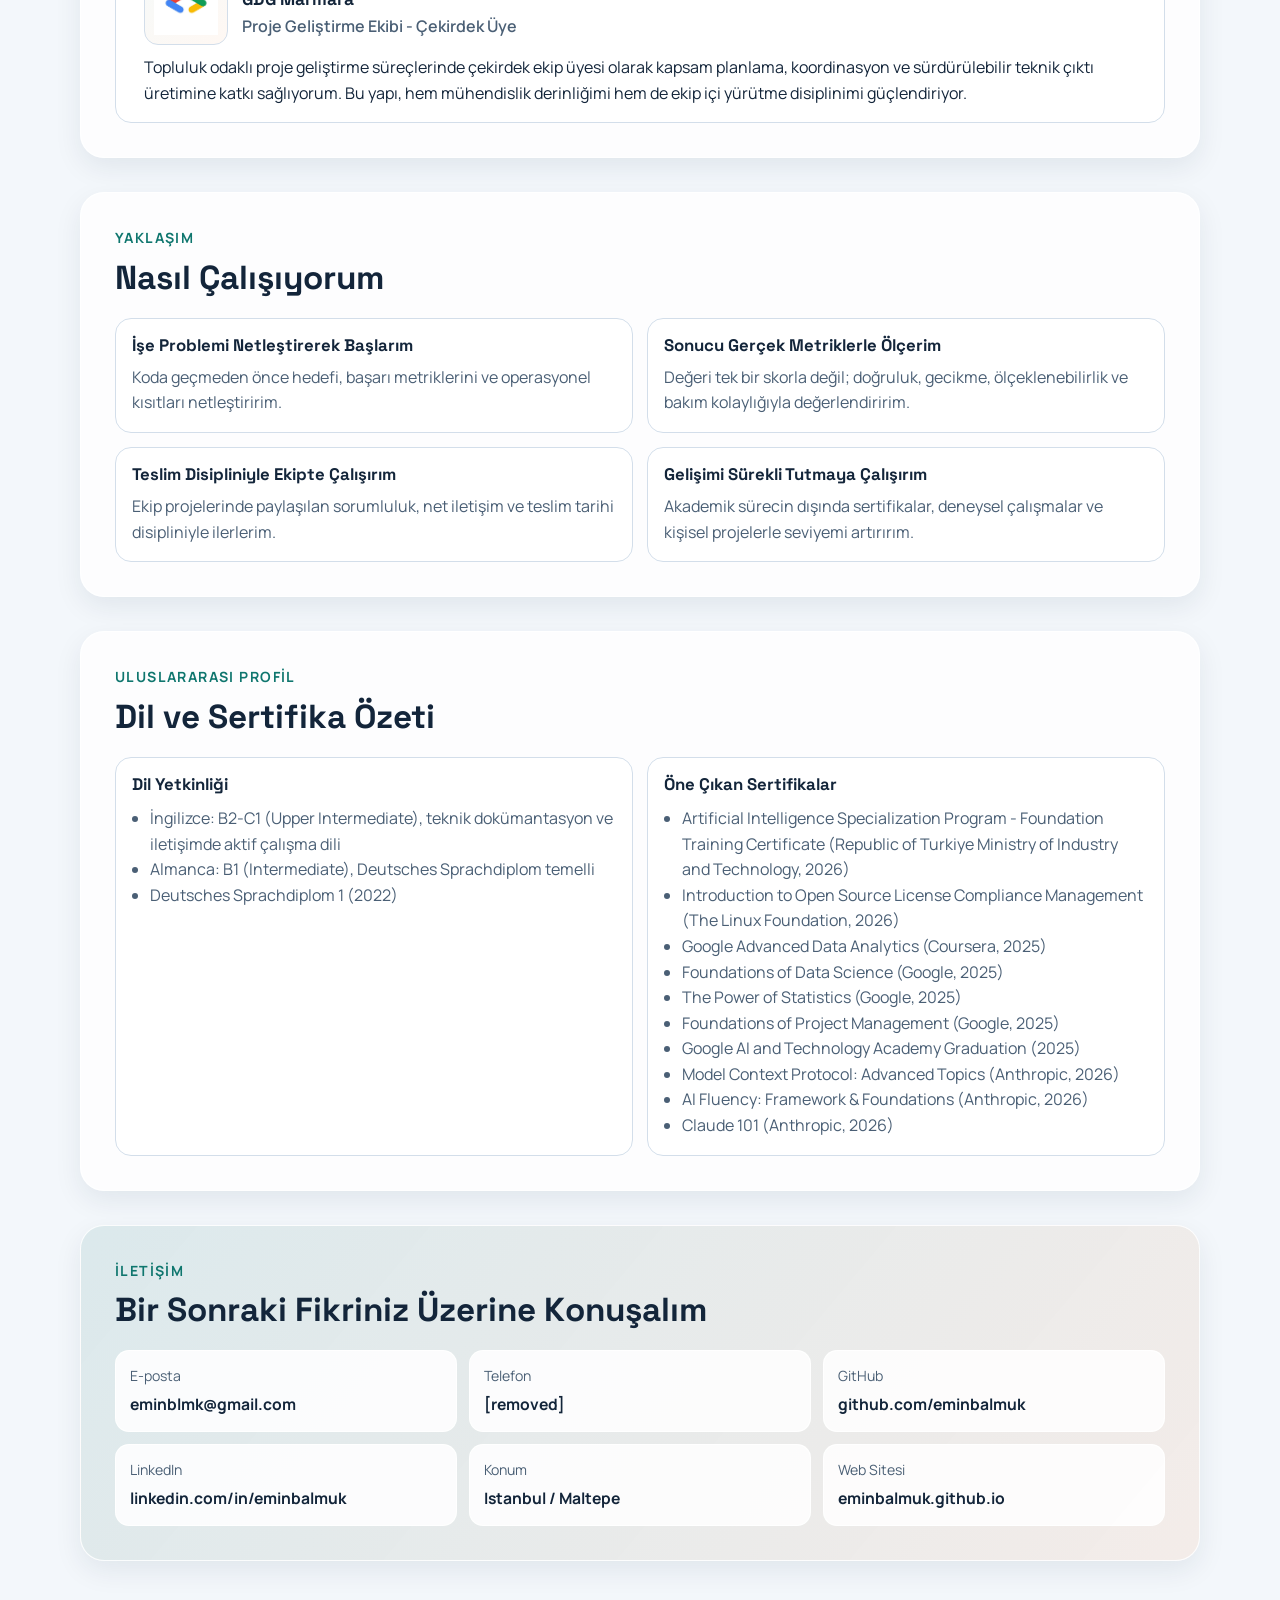
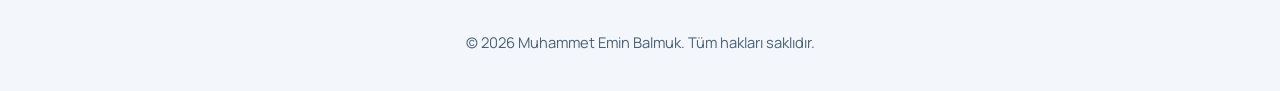
==== commit f0de3bbb: "cv update" ====
--- a/about-tr.html
+++ b/about-tr.html
@@ -205,9 +205,9 @@
           <span>E-posta</span>
           <strong>eminblmk@gmail.com</strong>
         </a>
-        <a class="contact-item" href="tel:+905333656944">
+        <a class="contact-item" href="#contact">
           <span>Telefon</span>
-          <strong>+90 533 365 69 44</strong>
+          <strong>[removed]</strong>
         </a>
         <a class="contact-item" href="https://github.com/eminbalmuk" target="_blank" rel="noopener noreferrer">
           <span>GitHub</span>
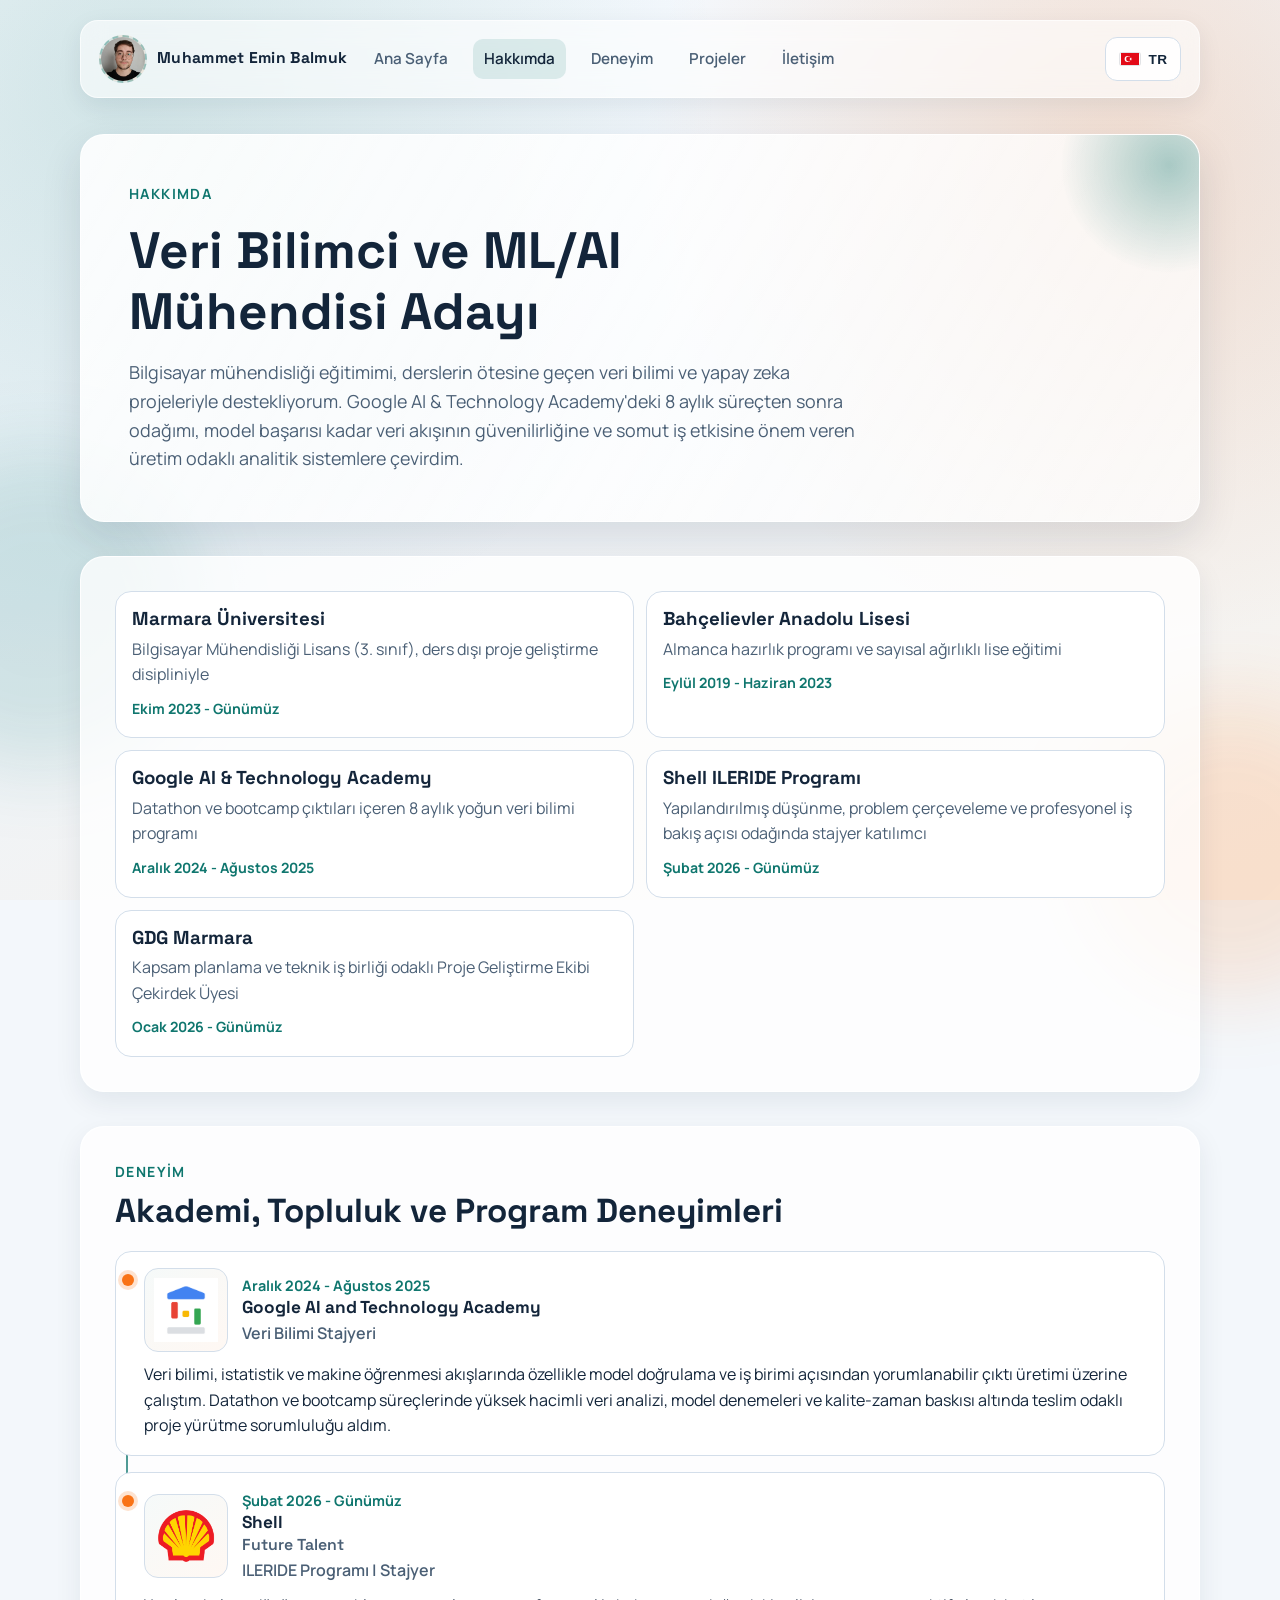
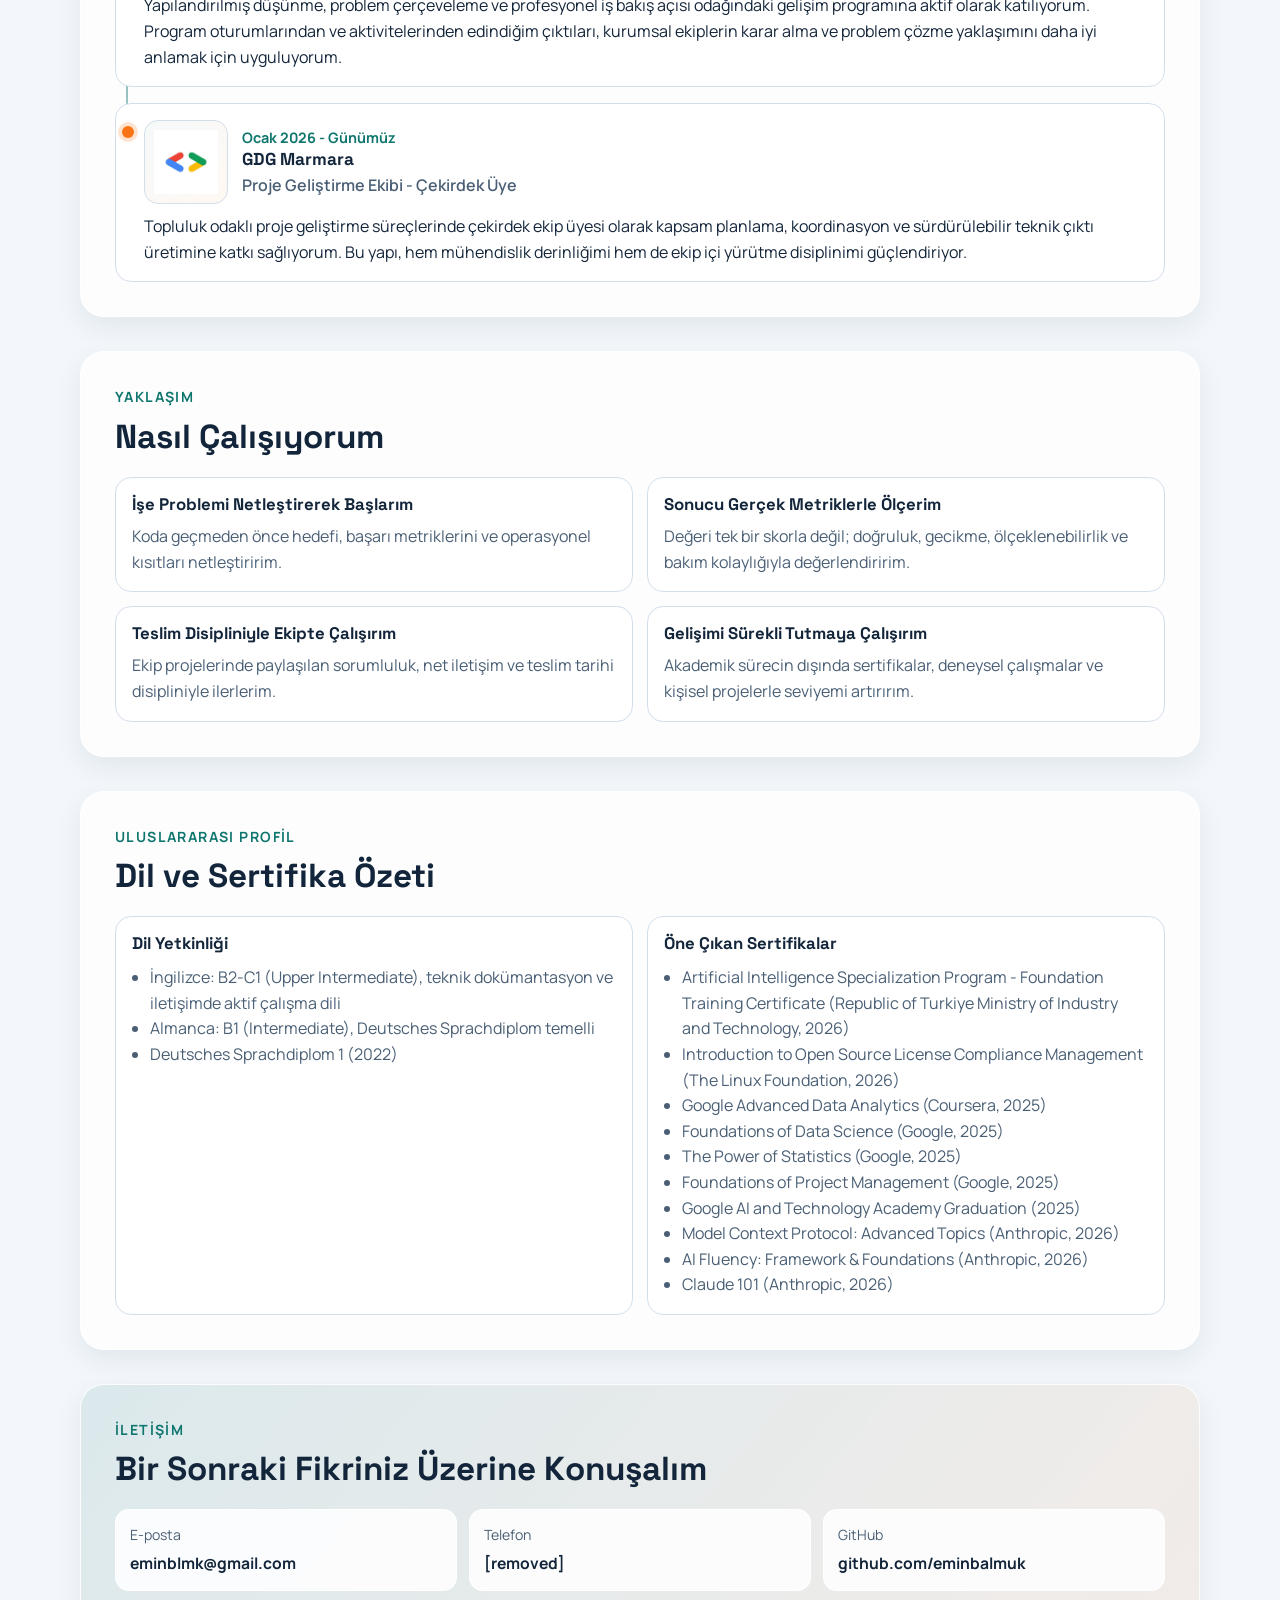
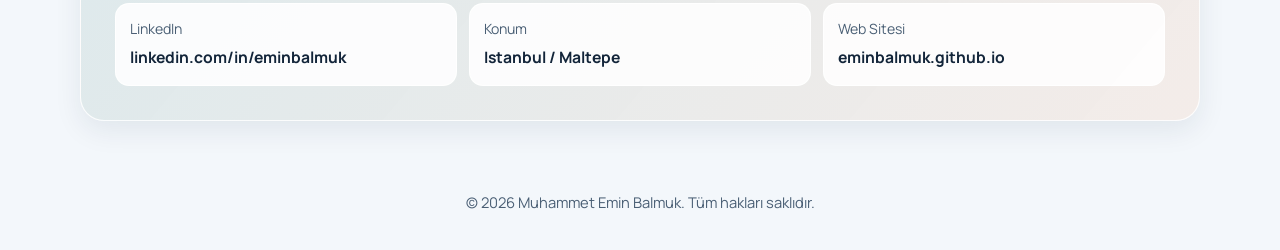
==== commit d1bfbc01: "update" ====
--- a/about-tr.html
+++ b/about-tr.html
@@ -60,6 +60,11 @@
           <span>Ekim 2023 - Günümüz</span>
         </article>
         <article>
+          <h3>Bahçelievler Anadolu Lisesi</h3>
+          <p>Almanca hazırlık programı ve sayısal ağırlıklı lise eğitimi</p>
+          <span>Eylül 2019 - Haziran 2023</span>
+        </article>
+        <article>
           <h3>Google AI & Technology Academy</h3>
           <p>Datathon ve bootcamp çıktıları içeren 8 aylık yoğun veri bilimi programı</p>
           <span>Aralık 2024 - Ağustos 2025</span>
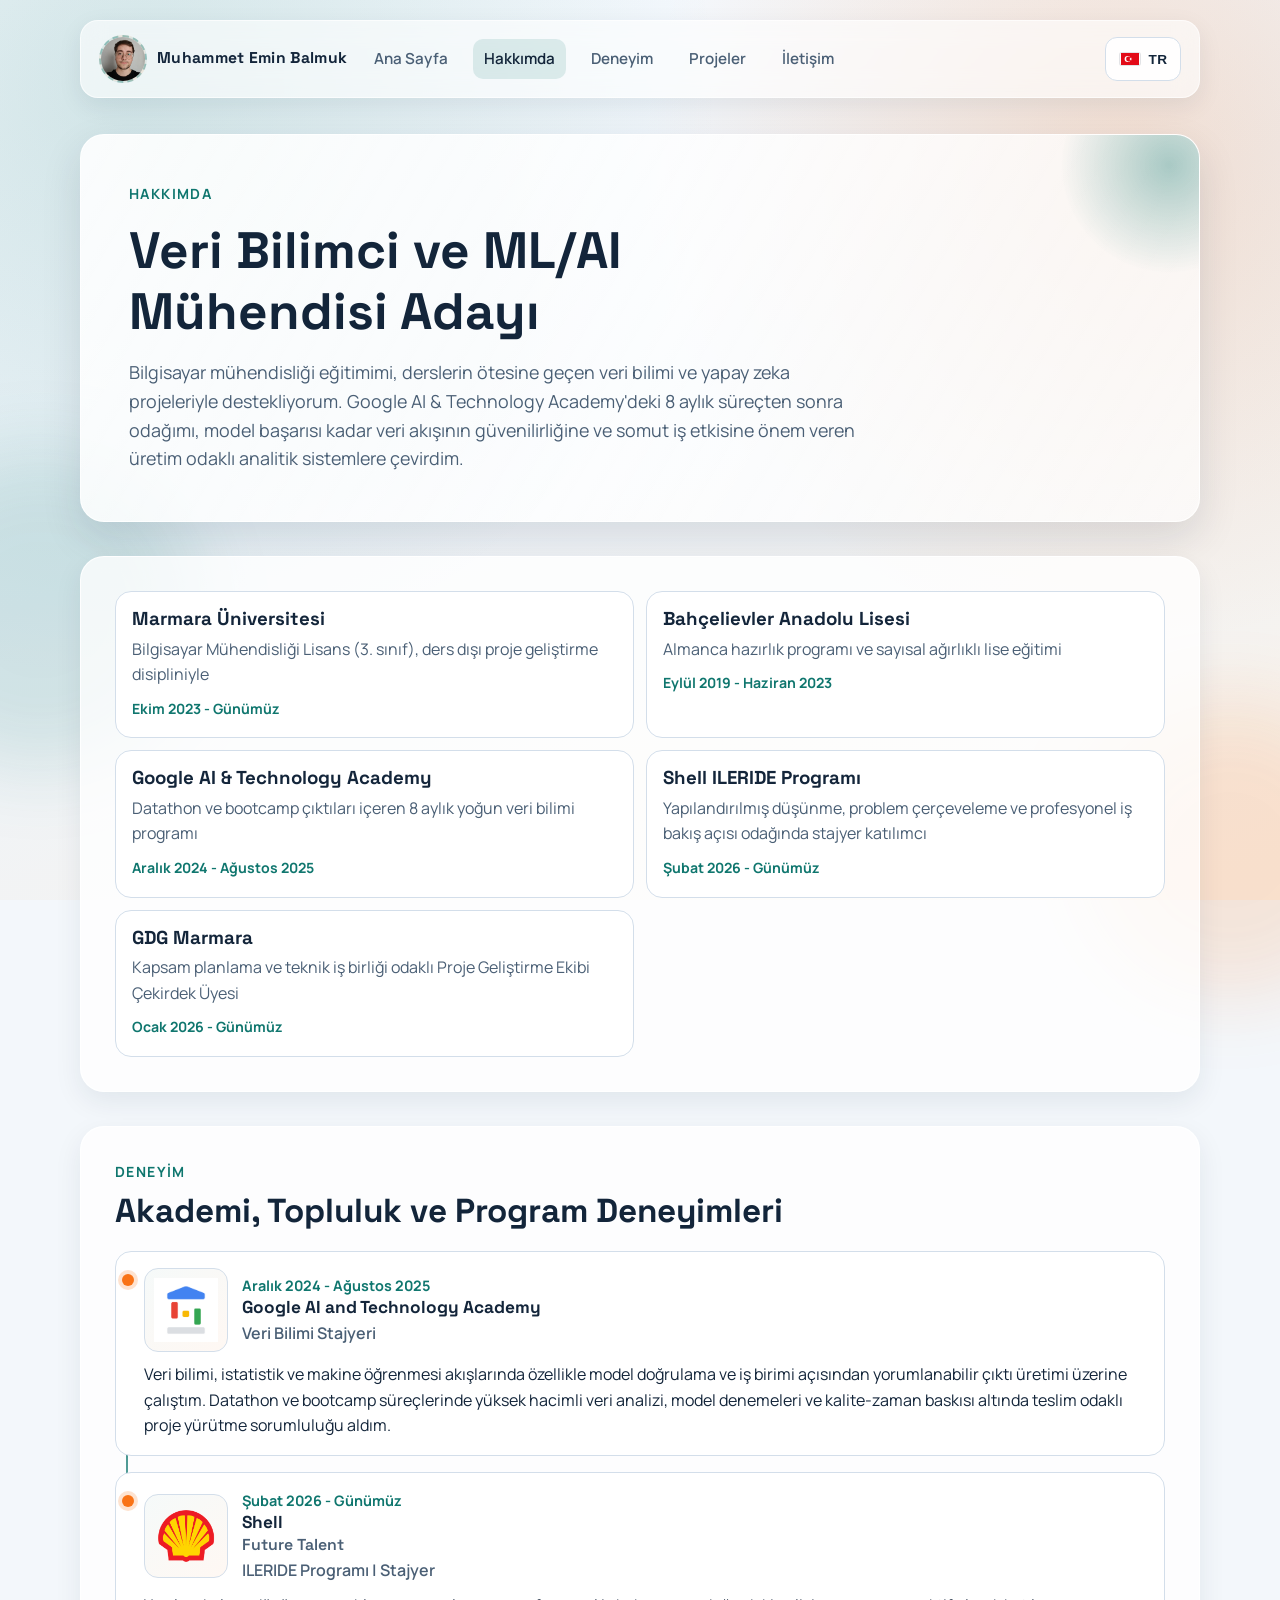
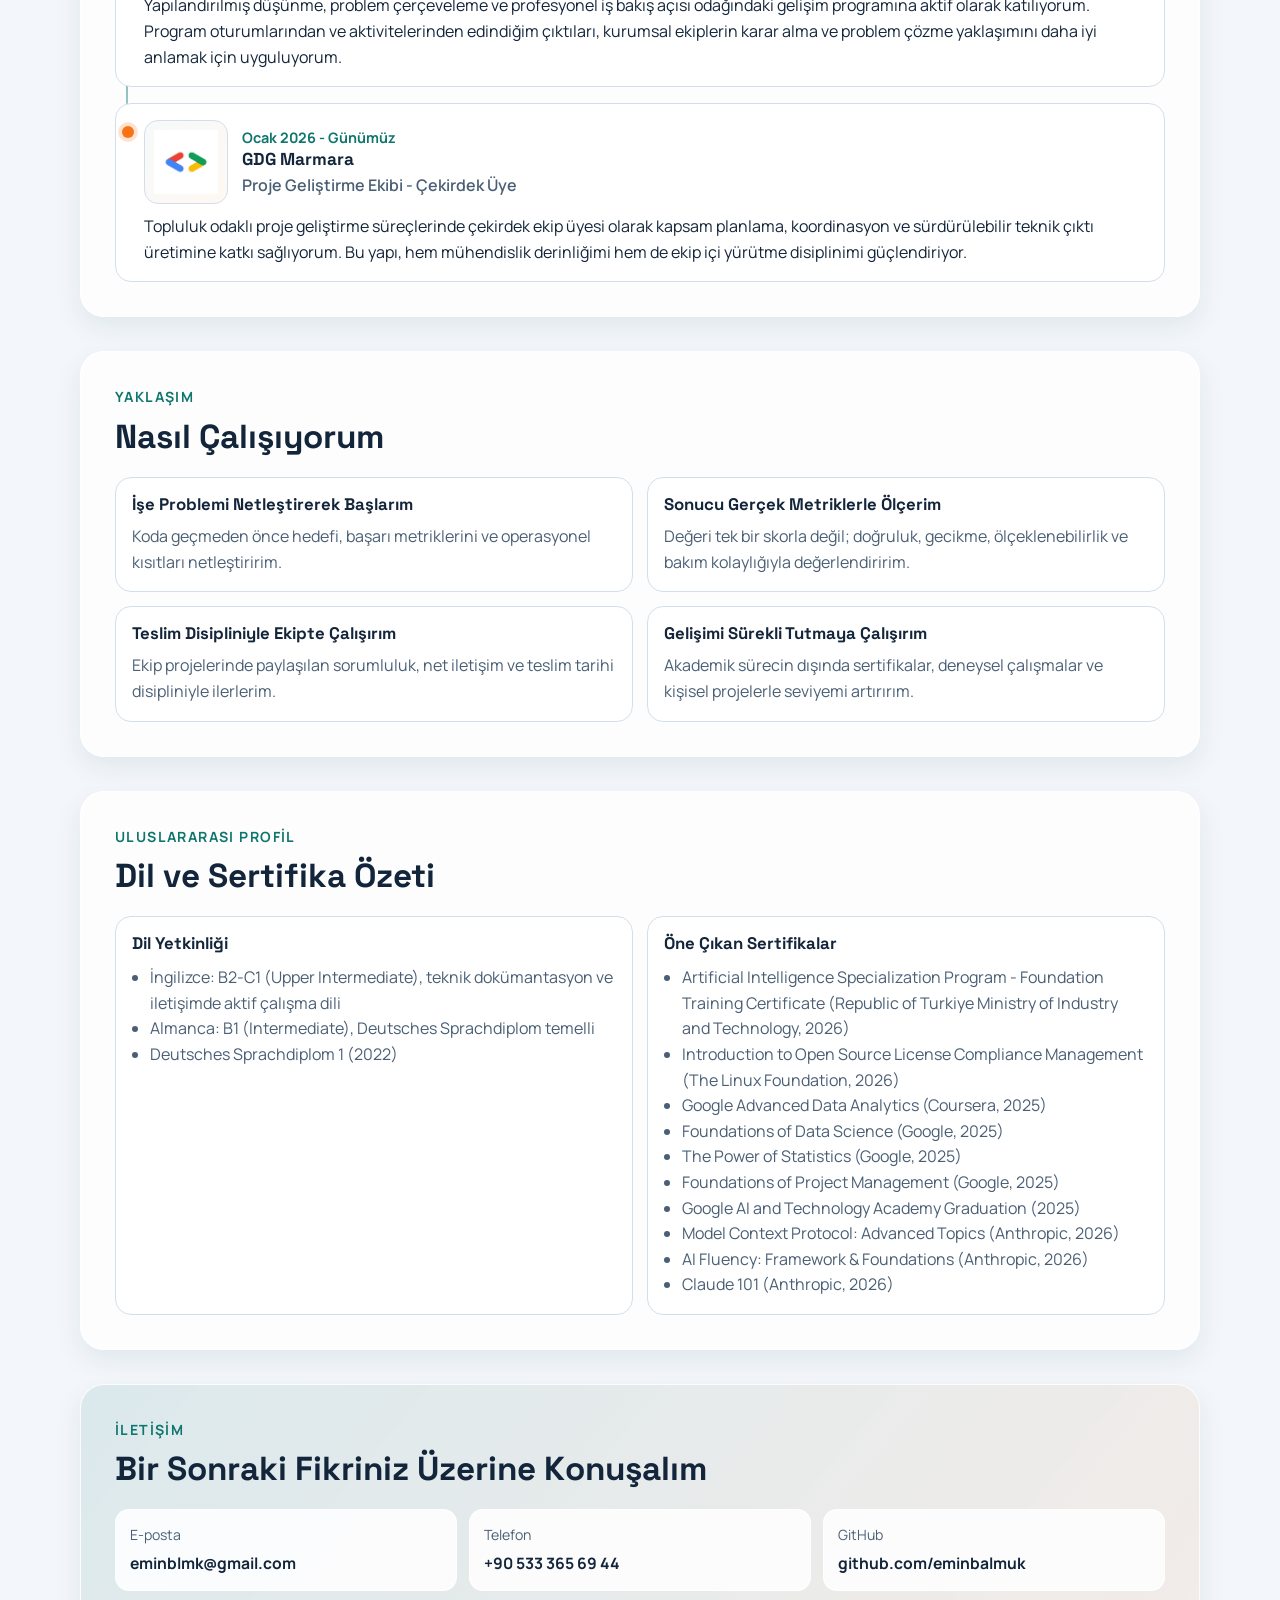
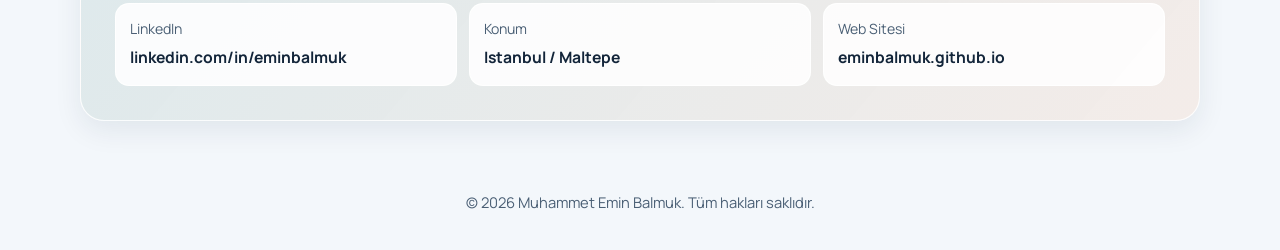
==== commit ead96e8e: "update" ====
--- a/about-tr.html
+++ b/about-tr.html
@@ -210,9 +210,9 @@
           <span>E-posta</span>
           <strong>eminblmk@gmail.com</strong>
         </a>
-        <a class="contact-item" href="#contact">
+        <a class="contact-item" href="tel:+905333656944">
           <span>Telefon</span>
-          <strong>[removed]</strong>
+          <strong>+90 533 365 69 44</strong>
         </a>
         <a class="contact-item" href="https://github.com/eminbalmuk" target="_blank" rel="noopener noreferrer">
           <span>GitHub</span>
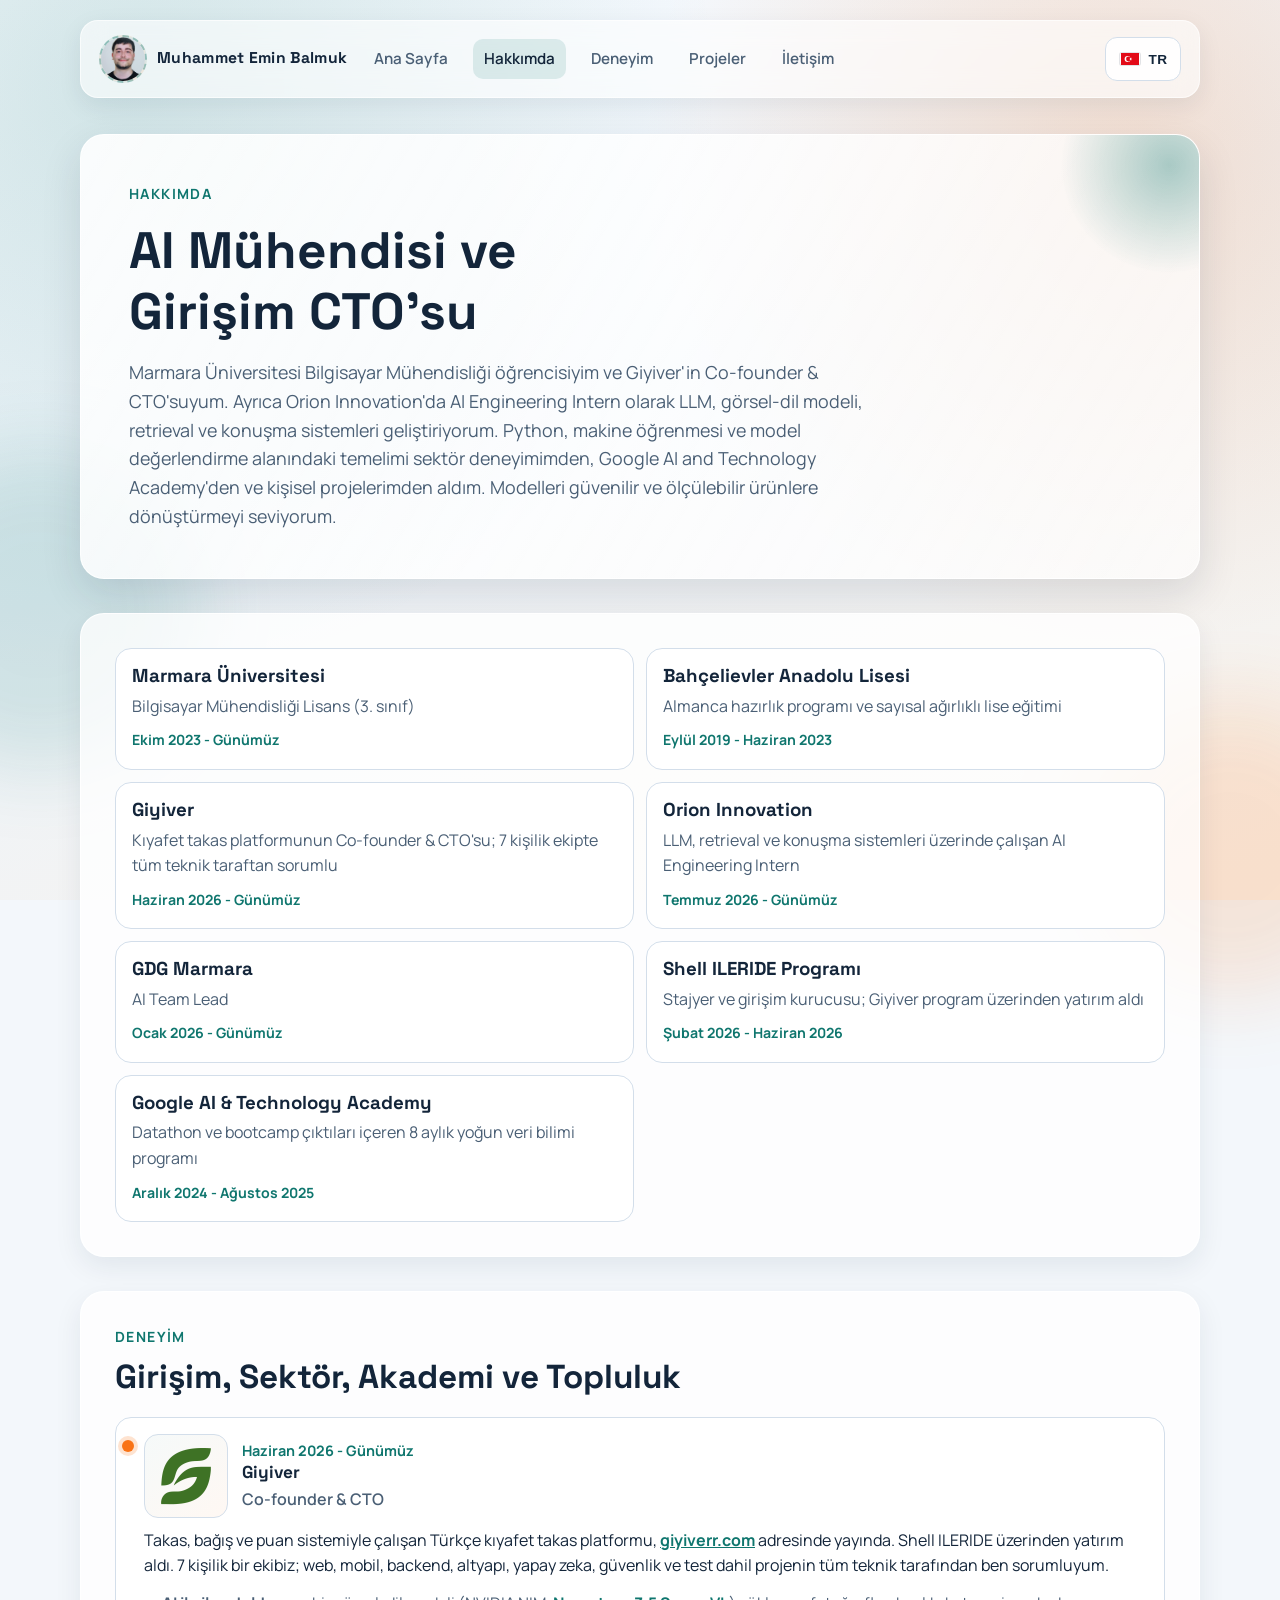
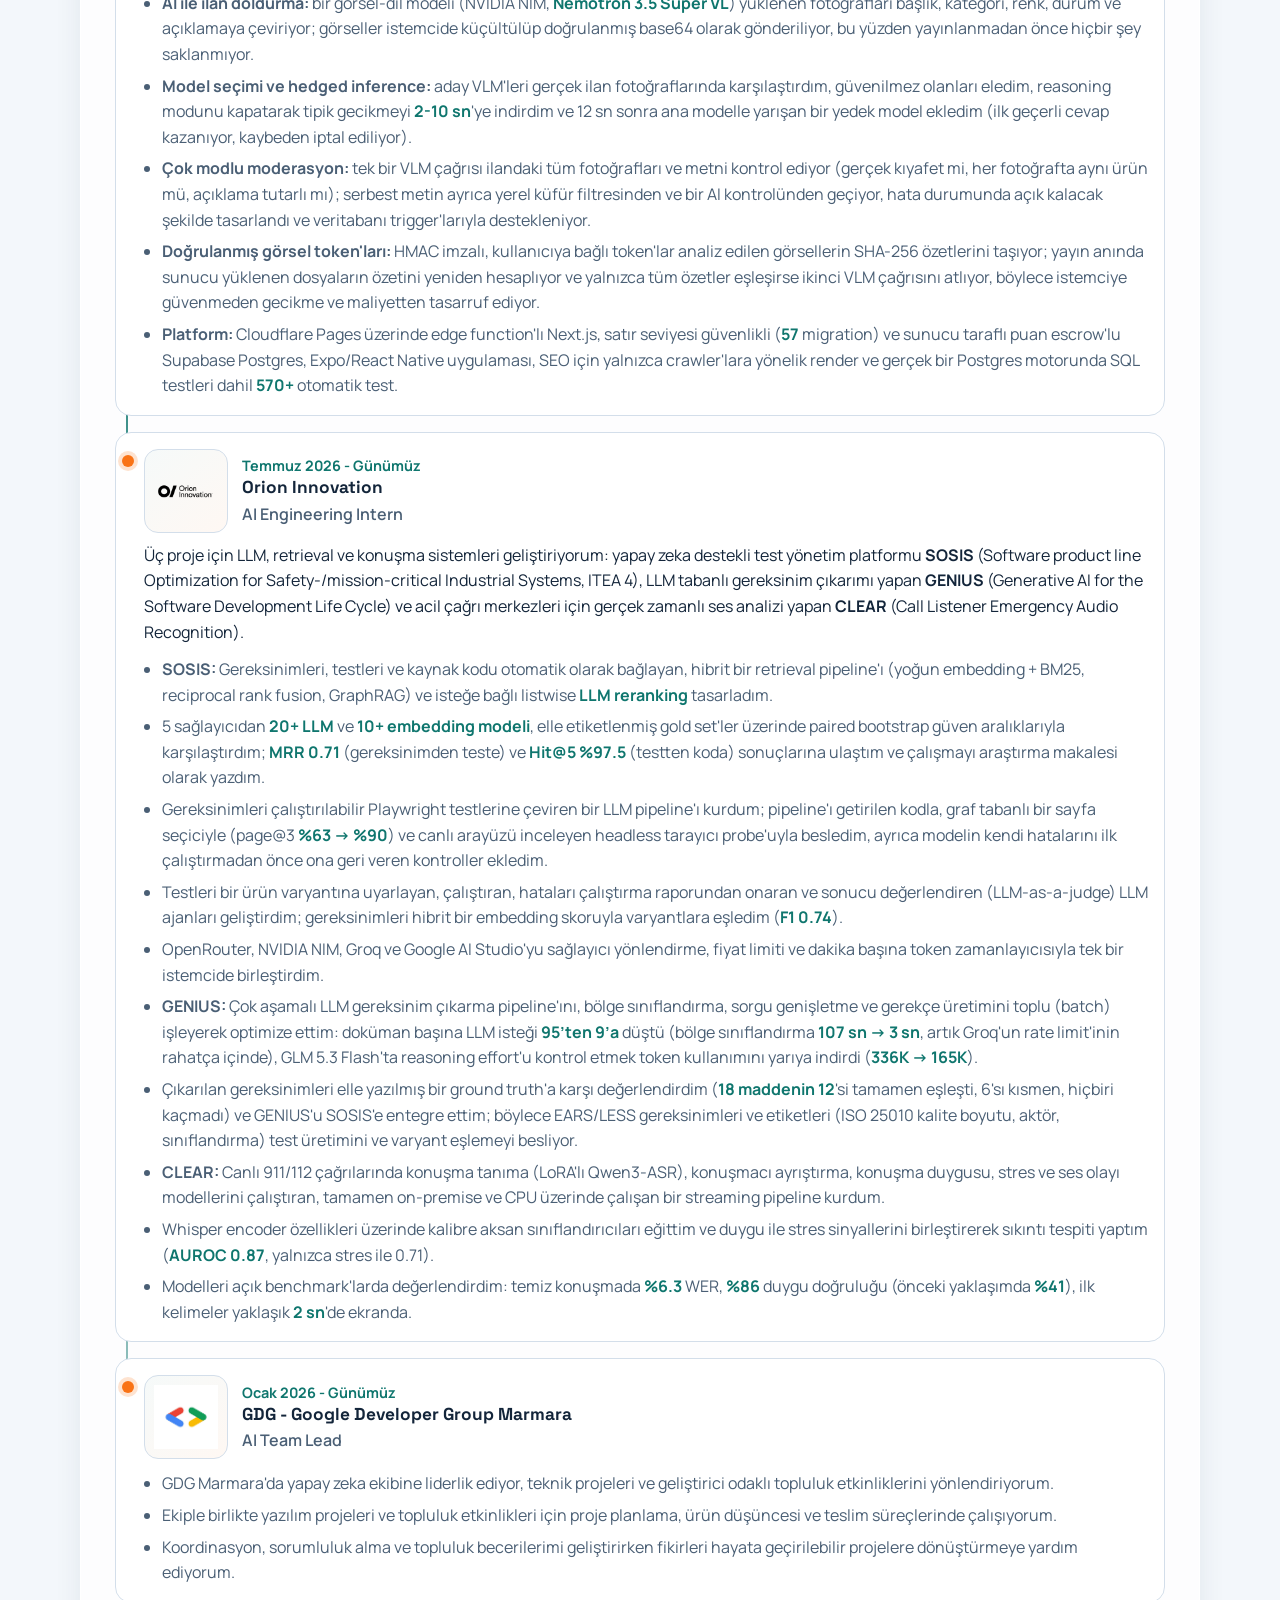
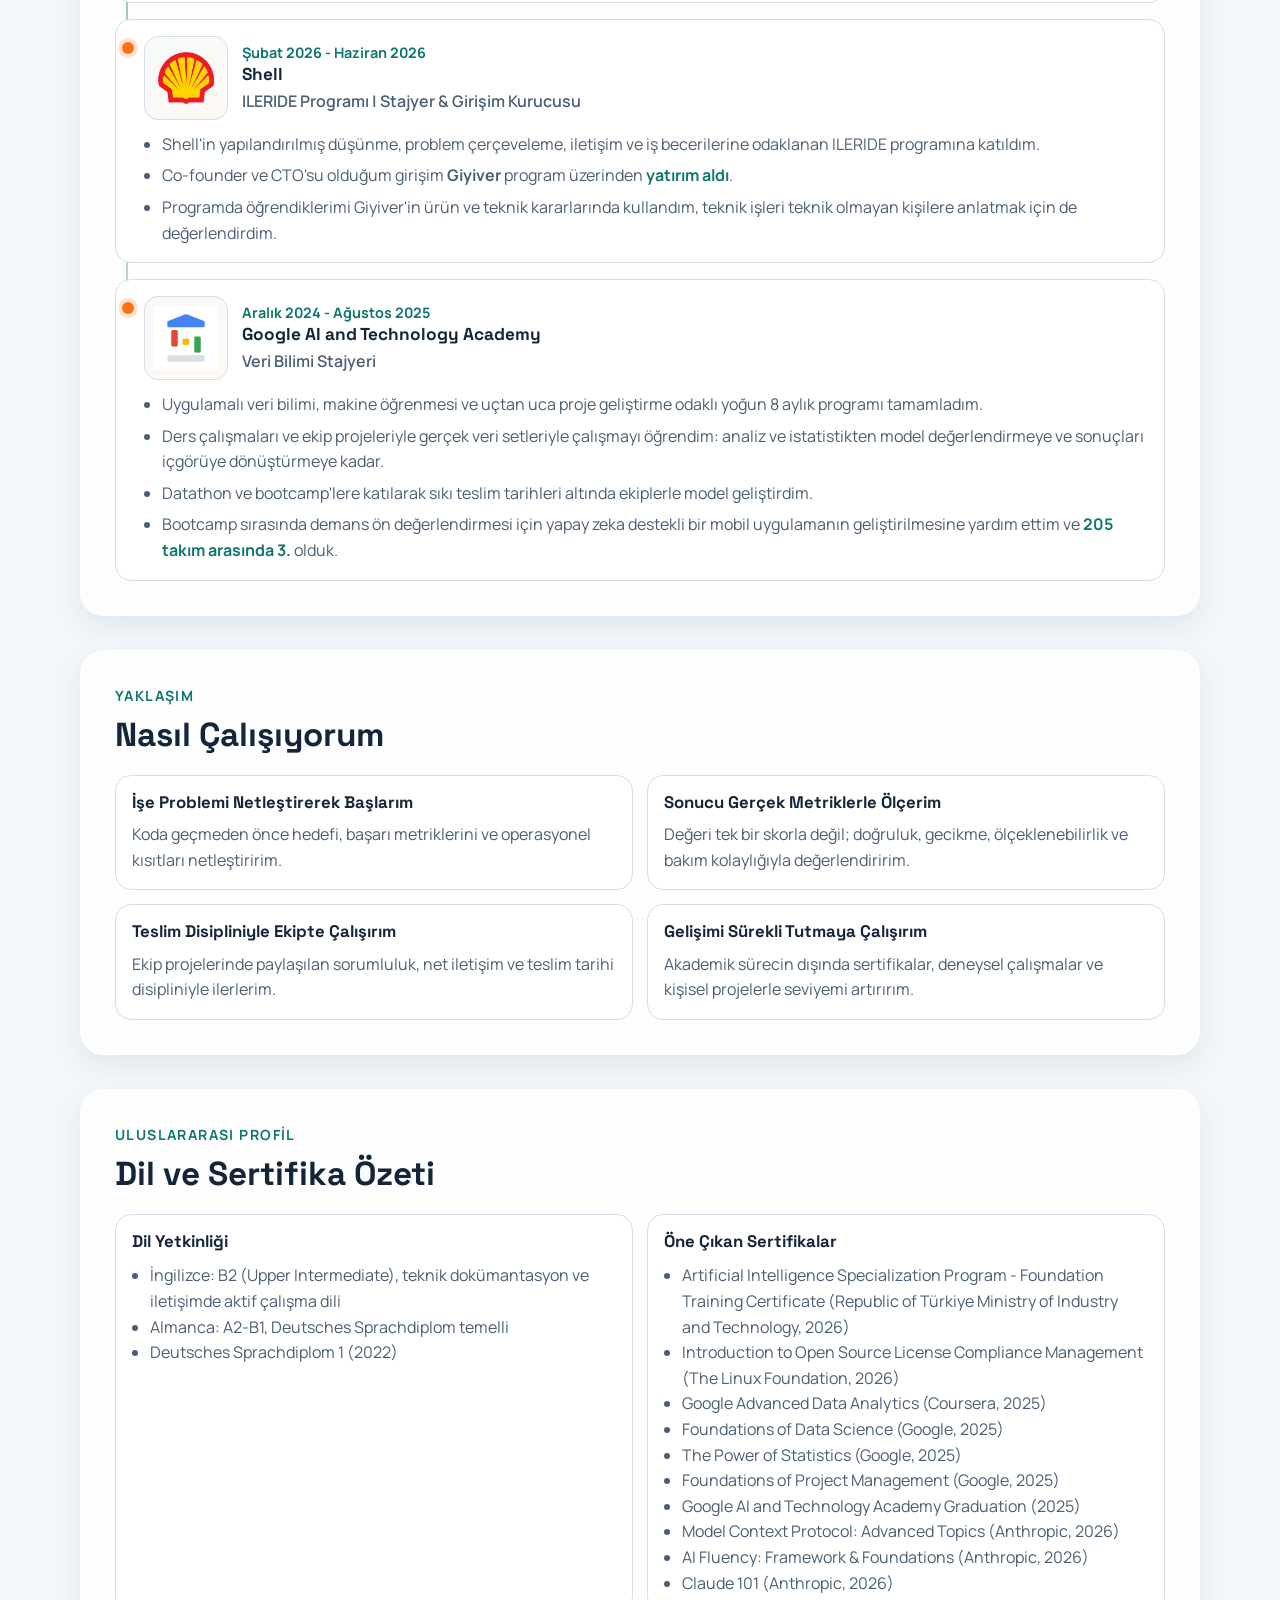
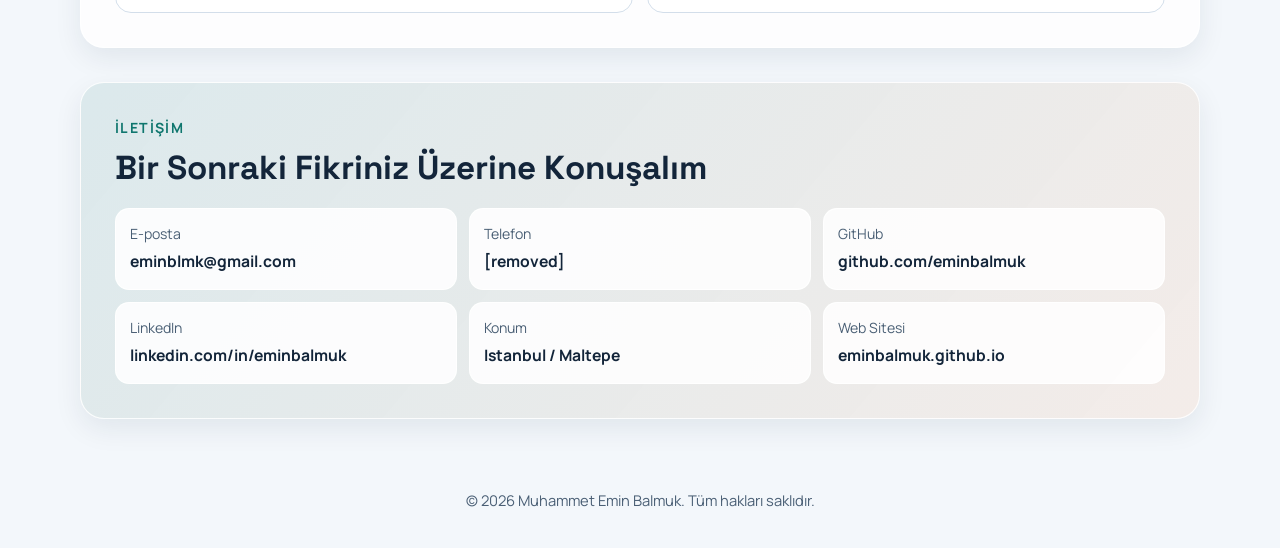
==== commit 7a273103: "update" ====
--- a/about-tr.html
+++ b/about-tr.html
@@ -1,248 +1,309 @@
-<!DOCTYPE html>
-<html lang="tr">
-
-<head>
-  <meta charset="UTF-8">
-  <meta name="viewport" content="width=device-width, initial-scale=1.0">
-  <meta name="description"
-    content="Muhammet Emin Balmuk hakkında eğitim, deneyim ve sertifikaları içeren detaylı profil.">
-  <title>Hakkımda | Muhammet Emin Balmuk</title>
-  <link rel="preconnect" href="https://fonts.googleapis.com">
-  <link rel="preconnect" href="https://fonts.gstatic.com" crossorigin>
-  <link
-    href="https://fonts.googleapis.com/css2?family=Manrope:wght@400;500;600;700&family=Space+Grotesk:wght@500;700&display=swap"
-    rel="stylesheet">
-  <link rel="stylesheet" href="styles/style.css?v=20260305-4">
-</head>
-
-<body>
-  <div class="page-bg" aria-hidden="true"></div>
-  <header class="site-header">
-    <a class="brand" href="index-tr.html" aria-label="Ana Sayfa">
-      <span class="brand-avatar" aria-hidden="true">
-        <img src="images/profil.jpg" alt="Muhammet Emin Balmuk">
-      </span>
-      <span class="brand-name">Muhammet Emin Balmuk</span>
-    </a>
-    <button class="nav-toggle" type="button" aria-label="Menüyü aç-kapat" aria-expanded="false"
-      aria-controls="site-nav">
-      <span></span>
-      <span></span>
-      <span></span>
-    </button>
-    <nav class="site-nav" id="site-nav" aria-label="Ana Navigasyon">
-      <a href="index-tr.html">Ana Sayfa</a>
-      <a class="active" href="about-tr.html">Hakkımda</a>
-      <a href="index-tr.html#experience">Deneyim</a>
-      <a href="index-tr.html#projects">Projeler</a>
-      <a href="index-tr.html#contact">İletişim</a>
-    </nav>
-    <button class="lang-toggle" type="button" aria-label="Dili değiştir" title="Dili değiştir"><span class="lang-flag"
-        aria-hidden="true"></span><span class="lang-code">TR</span></button>
-  </header>
-
-  <main>
-    <section class="hero about-hero reveal">
-      <p class="eyebrow">Hakkımda</p>
-      <h1>Veri Bilimci ve ML/AI Mühendisi Adayı</h1>
-      <p class="lead">
-        Bilgisayar mühendisliği eğitimimi, derslerin ötesine geçen veri bilimi ve yapay zeka projeleriyle
-        destekliyorum. Google AI & Technology Academy'deki 8 aylık süreçten sonra odağımı, model başarısı kadar
-        veri akışının güvenilirliğine ve somut iş etkisine önem veren üretim odaklı analitik sistemlere çevirdim.
-      </p>
-    </section>
-
-    <section class="section reveal">
-      <div class="fact-strip">
-        <article>
-          <h3>Marmara Üniversitesi</h3>
-          <p>Bilgisayar Mühendisliği Lisans (3. sınıf), ders dışı proje geliştirme disipliniyle</p>
-          <span>Ekim 2023 - Günümüz</span>
-        </article>
-        <article>
-          <h3>Bahçelievler Anadolu Lisesi</h3>
-          <p>Almanca hazırlık programı ve sayısal ağırlıklı lise eğitimi</p>
-          <span>Eylül 2019 - Haziran 2023</span>
-        </article>
-        <article>
-          <h3>Google AI & Technology Academy</h3>
-          <p>Datathon ve bootcamp çıktıları içeren 8 aylık yoğun veri bilimi programı</p>
-          <span>Aralık 2024 - Ağustos 2025</span>
-        </article>
-        <article>
-          <h3>Shell ILERIDE Programı</h3>
-          <p>Yapılandırılmış düşünme, problem çerçeveleme ve profesyonel iş bakış açısı odağında stajyer katılımcı</p>
-          <span>Şubat 2026 - Günümüz</span>
-        </article>
-        <article>
-          <h3>GDG Marmara</h3>
-          <p>Kapsam planlama ve teknik iş birliği odaklı Proje Geliştirme Ekibi Çekirdek Üyesi</p>
-          <span>Ocak 2026 - Günümüz</span>
-        </article>
-      </div>
-    </section>
-
-    <section class="section reveal">
-      <div class="section-head">
-        <p class="eyebrow">Deneyim</p>
-        <h2>Akademi, Topluluk ve Program Deneyimleri</h2>
-      </div>
-      <div class="timeline">
-        <article class="role-card">
-          <div class="role-head">
-            <div class="role-logo-box">
-              <img src="images/yzta.png" alt="Google AI and Technology Academy">
-            </div>
-            <div class="role-meta">
-              <p class="timeline-date">Aralık 2024 - Ağustos 2025</p>
-              <h3>Google AI and Technology Academy</h3>
-              <p class="role-title">Veri Bilimi Stajyeri</p>
-            </div>
-          </div>
-          <p>
-            Veri bilimi, istatistik ve makine öğrenmesi akışlarında özellikle model doğrulama ve iş birimi açısından
-            yorumlanabilir çıktı üretimi üzerine çalıştım. Datathon ve bootcamp süreçlerinde yüksek hacimli veri analizi,
-            model denemeleri ve kalite-zaman baskısı altında teslim odaklı proje yürütme sorumluluğu aldım.
-          </p>
-        </article>
-        <article class="role-card">
-          <div class="role-head">
-            <div class="role-logo-box">
-              <img src="images/shell.png" alt="Shell">
-            </div>
-            <div class="role-meta">
-              <p class="timeline-date">Şubat 2026 - Günümüz</p>
-              <h3>Shell <span class="role-subbrand">Future Talent</span></h3>
-              <p class="role-title">ILERIDE Programı | Stajyer</p>
-            </div>
-          </div>
-          <p>
-            Yapılandırılmış düşünme, problem çerçeveleme ve profesyonel iş bakış açısı odağındaki gelişim programına
-            aktif olarak katılıyorum. Program oturumlarından ve aktivitelerinden edindiğim çıktıları, kurumsal
-            ekiplerin karar alma ve problem çözme yaklaşımını daha iyi anlamak için uyguluyorum.
-          </p>
-        </article>
-        <article class="role-card">
-          <div class="role-head">
-            <div class="role-logo-box">
-              <img src="images/gdg.png" alt="GDG Marmara">
-            </div>
-            <div class="role-meta">
-              <p class="timeline-date">Ocak 2026 - Günümüz</p>
-              <h3>GDG Marmara</h3>
-              <p class="role-title">Proje Geliştirme Ekibi - Çekirdek Üye</p>
-            </div>
-          </div>
-          <p>
-            Topluluk odaklı proje geliştirme süreçlerinde çekirdek ekip üyesi olarak kapsam planlama, koordinasyon
-            ve sürdürülebilir teknik çıktı üretimine katkı sağlıyorum. Bu yapı, hem mühendislik derinliğimi hem de
-            ekip içi yürütme disiplinimi güçlendiriyor.
-          </p>
-        </article>
-      </div>
-    </section>
-
-    <section class="section reveal">
-      <div class="section-head">
-        <p class="eyebrow">Yaklaşım</p>
-        <h2>Nasıl Çalışıyorum</h2>
-      </div>
-      <div class="focus-grid">
-        <article>
-          <h3>İşe Problemi Netleştirerek Başlarım</h3>
-          <p>Koda geçmeden önce hedefi, başarı metriklerini ve operasyonel kısıtları netleştiririm.</p>
-        </article>
-        <article>
-          <h3>Sonucu Gerçek Metriklerle Ölçerim</h3>
-          <p>Değeri tek bir skorla değil; doğruluk, gecikme, ölçeklenebilirlik ve bakım kolaylığıyla değerlendiririm.
-          </p>
-        </article>
-        <article>
-          <h3>Teslim Disipliniyle Ekipte Çalışırım</h3>
-          <p>Ekip projelerinde paylaşılan sorumluluk, net iletişim ve teslim tarihi disipliniyle ilerlerim.</p>
-        </article>
-        <article>
-          <h3>Gelişimi Sürekli Tutmaya Çalışırım</h3>
-          <p>Akademik sürecin dışında sertifikalar, deneysel çalışmalar ve kişisel projelerle seviyemi artırırım.</p>
-        </article>
-      </div>
-    </section>
-
-    <section class="section reveal">
-      <div class="section-head">
-        <p class="eyebrow">Uluslararası Profil</p>
-        <h2>Dil ve Sertifika Özeti</h2>
-      </div>
-      <div class="about-columns">
-        <article class="info-card">
-          <h3>Dil Yetkinliği</h3>
-          <ul>
-            <li>İngilizce: B2-C1 (Upper Intermediate), teknik dokümantasyon ve iletişimde aktif çalışma dili</li>
-            <li>Almanca: B1 (Intermediate), Deutsches Sprachdiplom temelli</li>
-            <li>Deutsches Sprachdiplom 1 (2022)</li>
-          </ul>
-        </article>
-        <article class="info-card">
-          <h3>Öne Çıkan Sertifikalar</h3>
-          <ul>
-            <li>Artificial Intelligence Specialization Program - Foundation Training Certificate (Republic of Turkiye Ministry of Industry and Technology, 2026)</li>
-            <li>Introduction to Open Source License Compliance Management (The Linux Foundation, 2026)</li>
-            <li>Google Advanced Data Analytics (Coursera, 2025)</li>
-            <li>Foundations of Data Science (Google, 2025)</li>
-            <li>The Power of Statistics (Google, 2025)</li>
-            <li>Foundations of Project Management (Google, 2025)</li>
-            <li>Google AI and Technology Academy Graduation (2025)</li>
-            <li>Model Context Protocol: Advanced Topics (Anthropic, 2026)</li>
-            <li>AI Fluency: Framework &amp; Foundations (Anthropic, 2026)</li>
-            <li>Claude 101 (Anthropic, 2026)</li>
-          </ul>
-        </article>
-      </div>
-    </section>
-
-    <section class="section contact reveal">
-      <div class="section-head">
-        <p class="eyebrow">İletişim</p>
-        <h2>Bir Sonraki Fikriniz Üzerine Konuşalım</h2>
-      </div>
-      <div class="contact-grid">
-        <a class="contact-item" href="mailto:eminblmk@gmail.com">
-          <span>E-posta</span>
-          <strong>eminblmk@gmail.com</strong>
-        </a>
-        <a class="contact-item" href="tel:+905333656944">
-          <span>Telefon</span>
-          <strong>+90 533 365 69 44</strong>
-        </a>
-        <a class="contact-item" href="https://github.com/eminbalmuk" target="_blank" rel="noopener noreferrer">
-          <span>GitHub</span>
-          <strong>github.com/eminbalmuk</strong>
-        </a>
-        <a class="contact-item" href="https://www.linkedin.com/in/eminbalmuk/" target="_blank"
-          rel="noopener noreferrer">
-          <span>LinkedIn</span>
-          <strong>linkedin.com/in/eminbalmuk</strong>
-        </a>
-        <div class="contact-item">
-          <span>Konum</span>
-          <strong>Istanbul / Maltepe</strong>
-        </div>
-        <a class="contact-item" href="https://eminbalmuk.github.io" target="_blank" rel="noopener noreferrer">
-          <span>Web Sitesi</span>
-          <strong>eminbalmuk.github.io</strong>
-        </a>
-      </div>
-    </section>
-  </main>
-
-  <footer class="site-footer">
-    <p>&copy; 2026 Muhammet Emin Balmuk. Tüm hakları saklıdır.</p>
-  </footer>
-
-  <button class="to-top" type="button" aria-label="Sayfanın başına dön">Yukarı</button>
-
-  <script src="scripts/language.js?v=20260305-4" defer></script>
-  <script src="scripts/main.js?v=20260305-4" defer></script>
-</body>
-
+<!DOCTYPE html>
+<html lang="tr">
+
+<head>
+  <meta charset="UTF-8">
+  <meta name="viewport" content="width=device-width, initial-scale=1.0">
+  <meta name="description"
+    content="Muhammet Emin Balmuk hakkında eğitim, deneyim ve sertifikaları içeren detaylı profil.">
+  <title>Hakkımda | Muhammet Emin Balmuk</title>
+  <link rel="preconnect" href="https://fonts.googleapis.com">
+  <link rel="preconnect" href="https://fonts.gstatic.com" crossorigin>
+  <link
+    href="https://fonts.googleapis.com/css2?family=Manrope:wght@400;500;600;700&family=Space+Grotesk:wght@500;700&display=swap"
+    rel="stylesheet">
+  <link rel="stylesheet" href="styles/style.css?v=20261109-1">
+</head>
+
+<body>
+  <div class="page-bg" aria-hidden="true"></div>
+  <header class="site-header">
+    <a class="brand" href="index-tr.html" aria-label="Ana Sayfa">
+      <span class="brand-avatar" aria-hidden="true">
+        <img src="images/profil.jpeg" alt="Muhammet Emin Balmuk">
+      </span>
+      <span class="brand-name">Muhammet Emin Balmuk</span>
+    </a>
+    <button class="nav-toggle" type="button" aria-label="Menüyü aç-kapat" aria-expanded="false"
+      aria-controls="site-nav">
+      <span></span>
+      <span></span>
+      <span></span>
+    </button>
+    <nav class="site-nav" id="site-nav" aria-label="Ana Navigasyon">
+      <a href="index-tr.html">Ana Sayfa</a>
+      <a class="active" href="about-tr.html">Hakkımda</a>
+      <a href="index-tr.html#experience">Deneyim</a>
+      <a href="index-tr.html#projects">Projeler</a>
+      <a href="index-tr.html#contact">İletişim</a>
+    </nav>
+    <button class="lang-toggle" type="button" aria-label="Dili değiştir" title="Dili değiştir"><span class="lang-flag"
+        aria-hidden="true"></span><span class="lang-code">TR</span></button>
+  </header>
+
+  <main>
+    <section class="hero about-hero reveal">
+      <p class="eyebrow">Hakkımda</p>
+      <h1>AI Mühendisi ve Girişim CTO'su</h1>
+      <p class="lead">
+        Marmara Üniversitesi Bilgisayar Mühendisliği öğrencisiyim ve Giyiver'in Co-founder &amp; CTO'suyum. Ayrıca Orion
+        Innovation'da AI Engineering Intern olarak LLM, görsel-dil modeli, retrieval ve konuşma sistemleri geliştiriyorum.
+        Python, makine öğrenmesi ve model değerlendirme alanındaki temelimi sektör deneyimimden, Google AI and Technology
+        Academy'den ve kişisel projelerimden aldım. Modelleri güvenilir ve ölçülebilir ürünlere dönüştürmeyi seviyorum.
+      </p>
+    </section>
+
+    <section class="section reveal">
+      <div class="fact-strip">
+        <article>
+          <h3>Marmara Üniversitesi</h3>
+          <p>Bilgisayar Mühendisliği Lisans (3. sınıf)</p>
+          <span>Ekim 2023 - Günümüz</span>
+        </article>
+        <article>
+          <h3>Bahçelievler Anadolu Lisesi</h3>
+          <p>Almanca hazırlık programı ve sayısal ağırlıklı lise eğitimi</p>
+          <span>Eylül 2019 - Haziran 2023</span>
+        </article>
+        <article>
+          <h3>Giyiver</h3>
+          <p>Kıyafet takas platformunun Co-founder &amp; CTO'su; 7 kişilik ekipte tüm teknik taraftan sorumlu</p>
+          <span>Haziran 2026 - Günümüz</span>
+        </article>
+        <article>
+          <h3>Orion Innovation</h3>
+          <p>LLM, retrieval ve konuşma sistemleri üzerinde çalışan AI Engineering Intern</p>
+          <span>Temmuz 2026 - Günümüz</span>
+        </article>
+        <article>
+          <h3>GDG Marmara</h3>
+          <p>AI Team Lead</p>
+          <span>Ocak 2026 - Günümüz</span>
+        </article>
+        <article>
+          <h3>Shell ILERIDE Programı</h3>
+          <p>Stajyer ve girişim kurucusu; Giyiver program üzerinden yatırım aldı</p>
+          <span>Şubat 2026 - Haziran 2026</span>
+        </article>
+        <article>
+          <h3>Google AI &amp; Technology Academy</h3>
+          <p>Datathon ve bootcamp çıktıları içeren 8 aylık yoğun veri bilimi programı</p>
+          <span>Aralık 2024 - Ağustos 2025</span>
+        </article>
+      </div>
+    </section>
+
+    <section class="section reveal">
+      <div class="section-head">
+        <p class="eyebrow">Deneyim</p>
+        <h2>Girişim, Sektör, Akademi ve Topluluk</h2>
+      </div>
+      <div class="timeline">
+        <article class="role-card">
+          <div class="role-head">
+            <div class="role-logo-box">
+              <img src="images/giyiver.png" alt="Giyiver">
+            </div>
+            <div class="role-meta">
+              <p class="timeline-date">Haziran 2026 - Günümüz</p>
+              <h3>Giyiver</h3>
+              <p class="role-title">Co-founder &amp; CTO</p>
+            </div>
+          </div>
+          <p>
+            Takas, bağış ve puan sistemiyle çalışan Türkçe kıyafet takas platformu, <a href="https://giyiverr.com" target="_blank" rel="noopener noreferrer">giyiverr.com</a> adresinde yayında. Shell ILERIDE üzerinden yatırım aldı. 7 kişilik bir ekibiz; web, mobil, backend, altyapı, yapay zeka, güvenlik ve test dahil projenin tüm teknik tarafından ben sorumluyum.
+          </p>
+          <ul>
+            <li><strong>AI ile ilan doldurma:</strong> bir görsel-dil modeli (NVIDIA NIM, <span class="metric">Nemotron 3.5 Super VL</span>) yüklenen fotoğrafları başlık, kategori, renk, durum ve açıklamaya çeviriyor; görseller istemcide küçültülüp doğrulanmış base64 olarak gönderiliyor, bu yüzden yayınlanmadan önce hiçbir şey saklanmıyor.</li>
+            <li><strong>Model seçimi ve hedged inference:</strong> aday VLM'leri gerçek ilan fotoğraflarında karşılaştırdım, güvenilmez olanları eledim, reasoning modunu kapatarak tipik gecikmeyi <span class="metric">2-10 sn</span>'ye indirdim ve 12 sn sonra ana modelle yarışan bir yedek model ekledim (ilk geçerli cevap kazanıyor, kaybeden iptal ediliyor).</li>
+            <li><strong>Çok modlu moderasyon:</strong> tek bir VLM çağrısı ilandaki tüm fotoğrafları ve metni kontrol ediyor (gerçek kıyafet mi, her fotoğrafta aynı ürün mü, açıklama tutarlı mı); serbest metin ayrıca yerel küfür filtresinden ve bir AI kontrolünden geçiyor, hata durumunda açık kalacak şekilde tasarlandı ve veritabanı trigger'larıyla destekleniyor.</li>
+            <li><strong>Doğrulanmış görsel token'ları:</strong> HMAC imzalı, kullanıcıya bağlı token'lar analiz edilen görsellerin SHA-256 özetlerini taşıyor; yayın anında sunucu yüklenen dosyaların özetini yeniden hesaplıyor ve yalnızca tüm özetler eşleşirse ikinci VLM çağrısını atlıyor, böylece istemciye güvenmeden gecikme ve maliyetten tasarruf ediyor.</li>
+            <li><strong>Platform:</strong> Cloudflare Pages üzerinde edge function'lı Next.js, satır seviyesi güvenlikli (<span class="metric">57</span> migration) ve sunucu taraflı puan escrow'lu Supabase Postgres, Expo/React Native uygulaması, SEO için yalnızca crawler'lara yönelik render ve gerçek bir Postgres motorunda SQL testleri dahil <span class="metric">570+</span> otomatik test.</li>
+          </ul>
+        </article>
+        <article class="role-card">
+          <div class="role-head">
+            <div class="role-logo-box">
+              <img src="images/orion.png" alt="Orion Innovation">
+            </div>
+            <div class="role-meta">
+              <p class="timeline-date">Temmuz 2026 - Günümüz</p>
+              <h3>Orion Innovation</h3>
+              <p class="role-title">AI Engineering Intern</p>
+            </div>
+          </div>
+          <p>
+            Üç proje için LLM, retrieval ve konuşma sistemleri geliştiriyorum: yapay zeka destekli test yönetim platformu <strong>SOSIS</strong> (Software product line Optimization for Safety-/mission-critical Industrial Systems, ITEA 4), LLM tabanlı gereksinim çıkarımı yapan <strong>GENIUS</strong> (Generative AI for the Software Development Life Cycle) ve acil çağrı merkezleri için gerçek zamanlı ses analizi yapan <strong>CLEAR</strong> (Call Listener Emergency Audio Recognition).
+          </p>
+          <ul>
+            <li><strong>SOSIS:</strong> Gereksinimleri, testleri ve kaynak kodu otomatik olarak bağlayan, hibrit bir retrieval pipeline'ı (yoğun embedding + BM25, reciprocal rank fusion, GraphRAG) ve isteğe bağlı listwise <span class="metric">LLM reranking</span> tasarladım.</li>
+            <li>5 sağlayıcıdan <span class="metric">20+ LLM</span> ve <span class="metric">10+ embedding modeli</span>, elle etiketlenmiş gold set'ler üzerinde paired bootstrap güven aralıklarıyla karşılaştırdım; <span class="metric">MRR 0.71</span> (gereksinimden teste) ve <span class="metric">Hit@5 %97.5</span> (testten koda) sonuçlarına ulaştım ve çalışmayı araştırma makalesi olarak yazdım.</li>
+            <li>Gereksinimleri çalıştırılabilir Playwright testlerine çeviren bir LLM pipeline'ı kurdum; pipeline'ı getirilen kodla, graf tabanlı bir sayfa seçiciyle (page@3 <span class="metric">%63 &rarr; %90</span>) ve canlı arayüzü inceleyen headless tarayıcı probe'uyla besledim, ayrıca modelin kendi hatalarını ilk çalıştırmadan önce ona geri veren kontroller ekledim.</li>
+            <li>Testleri bir ürün varyantına uyarlayan, çalıştıran, hataları çalıştırma raporundan onaran ve sonucu değerlendiren (LLM-as-a-judge) LLM ajanları geliştirdim; gereksinimleri hibrit bir embedding skoruyla varyantlara eşledim (<span class="metric">F1 0.74</span>).</li>
+            <li>OpenRouter, NVIDIA NIM, Groq ve Google AI Studio'yu sağlayıcı yönlendirme, fiyat limiti ve dakika başına token zamanlayıcısıyla tek bir istemcide birleştirdim.</li>
+            <li><strong>GENIUS:</strong> Çok aşamalı LLM gereksinim çıkarma pipeline'ını, bölge sınıflandırma, sorgu genişletme ve gerekçe üretimini toplu (batch) işleyerek optimize ettim: doküman başına LLM isteği <span class="metric">95&rsquo;ten 9&rsquo;a</span> düştü (bölge sınıflandırma <span class="metric">107 sn &rarr; 3 sn</span>, artık Groq'un rate limit'inin rahatça içinde), GLM 5.3 Flash'ta reasoning effort'u kontrol etmek token kullanımını yarıya indirdi (<span class="metric">336K &rarr; 165K</span>).</li>
+            <li>Çıkarılan gereksinimleri elle yazılmış bir ground truth'a karşı değerlendirdim (<span class="metric">18 maddenin 12</span>'si tamamen eşleşti, 6'sı kısmen, hiçbiri kaçmadı) ve GENIUS'u SOSIS'e entegre ettim; böylece EARS/LESS gereksinimleri ve etiketleri (ISO 25010 kalite boyutu, aktör, sınıflandırma) test üretimini ve varyant eşlemeyi besliyor.</li>
+            <li><strong>CLEAR:</strong> Canlı 911/112 çağrılarında konuşma tanıma (LoRA'lı Qwen3-ASR), konuşmacı ayrıştırma, konuşma duygusu, stres ve ses olayı modellerini çalıştıran, tamamen on-premise ve CPU üzerinde çalışan bir streaming pipeline kurdum.</li>
+            <li>Whisper encoder özellikleri üzerinde kalibre aksan sınıflandırıcıları eğittim ve duygu ile stres sinyallerini birleştirerek sıkıntı tespiti yaptım (<span class="metric">AUROC 0.87</span>, yalnızca stres ile 0.71).</li>
+            <li>Modelleri açık benchmark'larda değerlendirdim: temiz konuşmada <span class="metric">%6.3</span> WER, <span class="metric">%86</span> duygu doğruluğu (önceki yaklaşımda <span class="metric">%41</span>), ilk kelimeler yaklaşık <span class="metric">2 sn</span>'de ekranda.</li>
+          </ul>
+        </article>
+        <article class="role-card">
+          <div class="role-head">
+            <div class="role-logo-box">
+              <img src="images/gdg.png" alt="GDG Marmara">
+            </div>
+            <div class="role-meta">
+              <p class="timeline-date">Ocak 2026 - Günümüz</p>
+              <h3>GDG - Google Developer Group Marmara</h3>
+              <p class="role-title">AI Team Lead</p>
+            </div>
+          </div>
+          <ul>
+            <li>GDG Marmara'da yapay zeka ekibine liderlik ediyor, teknik projeleri ve geliştirici odaklı topluluk etkinliklerini yönlendiriyorum.</li>
+            <li>Ekiple birlikte yazılım projeleri ve topluluk etkinlikleri için proje planlama, ürün düşüncesi ve teslim süreçlerinde çalışıyorum.</li>
+            <li>Koordinasyon, sorumluluk alma ve topluluk becerilerimi geliştirirken fikirleri hayata geçirilebilir projelere dönüştürmeye yardım ediyorum.</li>
+          </ul>
+        </article>
+        <article class="role-card">
+          <div class="role-head">
+            <div class="role-logo-box">
+              <img src="images/shell.png" alt="Shell">
+            </div>
+            <div class="role-meta">
+              <p class="timeline-date">Şubat 2026 - Haziran 2026</p>
+              <h3>Shell</h3>
+              <p class="role-title">ILERIDE Programı | Stajyer &amp; Girişim Kurucusu</p>
+            </div>
+          </div>
+          <ul>
+            <li>Shell'in yapılandırılmış düşünme, problem çerçeveleme, iletişim ve iş becerilerine odaklanan ILERIDE programına katıldım.</li>
+            <li>Co-founder ve CTO'su olduğum girişim <strong>Giyiver</strong> program üzerinden <span class="metric">yatırım aldı</span>.</li>
+            <li>Programda öğrendiklerimi Giyiver'in ürün ve teknik kararlarında kullandım, teknik işleri teknik olmayan kişilere anlatmak için de değerlendirdim.</li>
+          </ul>
+        </article>
+        <article class="role-card">
+          <div class="role-head">
+            <div class="role-logo-box">
+              <img src="images/yzta.png" alt="Google AI and Technology Academy">
+            </div>
+            <div class="role-meta">
+              <p class="timeline-date">Aralık 2024 - Ağustos 2025</p>
+              <h3>Google AI and Technology Academy</h3>
+              <p class="role-title">Veri Bilimi Stajyeri</p>
+            </div>
+          </div>
+          <ul>
+            <li>Uygulamalı veri bilimi, makine öğrenmesi ve uçtan uca proje geliştirme odaklı yoğun 8 aylık programı tamamladım.</li>
+            <li>Ders çalışmaları ve ekip projeleriyle gerçek veri setleriyle çalışmayı öğrendim: analiz ve istatistikten model değerlendirmeye ve sonuçları içgörüye dönüştürmeye kadar.</li>
+            <li>Datathon ve bootcamp'lere katılarak sıkı teslim tarihleri altında ekiplerle model geliştirdim.</li>
+            <li>Bootcamp sırasında demans ön değerlendirmesi için yapay zeka destekli bir mobil uygulamanın geliştirilmesine yardım ettim ve <span class="metric">205 takım arasında 3.</span> olduk.</li>
+          </ul>
+        </article>
+      </div>
+    </section>
+
+    <section class="section reveal">
+      <div class="section-head">
+        <p class="eyebrow">Yaklaşım</p>
+        <h2>Nasıl Çalışıyorum</h2>
+      </div>
+      <div class="focus-grid">
+        <article>
+          <h3>İşe Problemi Netleştirerek Başlarım</h3>
+          <p>Koda geçmeden önce hedefi, başarı metriklerini ve operasyonel kısıtları netleştiririm.</p>
+        </article>
+        <article>
+          <h3>Sonucu Gerçek Metriklerle Ölçerim</h3>
+          <p>Değeri tek bir skorla değil; doğruluk, gecikme, ölçeklenebilirlik ve bakım kolaylığıyla değerlendiririm.
+          </p>
+        </article>
+        <article>
+          <h3>Teslim Disipliniyle Ekipte Çalışırım</h3>
+          <p>Ekip projelerinde paylaşılan sorumluluk, net iletişim ve teslim tarihi disipliniyle ilerlerim.</p>
+        </article>
+        <article>
+          <h3>Gelişimi Sürekli Tutmaya Çalışırım</h3>
+          <p>Akademik sürecin dışında sertifikalar, deneysel çalışmalar ve kişisel projelerle seviyemi artırırım.</p>
+        </article>
+      </div>
+    </section>
+
+    <section class="section reveal">
+      <div class="section-head">
+        <p class="eyebrow">Uluslararası Profil</p>
+        <h2>Dil ve Sertifika Özeti</h2>
+      </div>
+      <div class="about-columns">
+        <article class="info-card">
+          <h3>Dil Yetkinliği</h3>
+          <ul>
+            <li>İngilizce: B2 (Upper Intermediate), teknik dokümantasyon ve iletişimde aktif çalışma dili</li>
+            <li>Almanca: A2-B1, Deutsches Sprachdiplom temelli</li>
+            <li>Deutsches Sprachdiplom 1 (2022)</li>
+          </ul>
+        </article>
+        <article class="info-card">
+          <h3>Öne Çıkan Sertifikalar</h3>
+          <ul>
+            <li>Artificial Intelligence Specialization Program - Foundation Training Certificate (Republic of Türkiye Ministry of Industry and Technology, 2026)</li>
+            <li>Introduction to Open Source License Compliance Management (The Linux Foundation, 2026)</li>
+            <li>Google Advanced Data Analytics (Coursera, 2025)</li>
+            <li>Foundations of Data Science (Google, 2025)</li>
+            <li>The Power of Statistics (Google, 2025)</li>
+            <li>Foundations of Project Management (Google, 2025)</li>
+            <li>Google AI and Technology Academy Graduation (2025)</li>
+            <li>Model Context Protocol: Advanced Topics (Anthropic, 2026)</li>
+            <li>AI Fluency: Framework &amp; Foundations (Anthropic, 2026)</li>
+            <li>Claude 101 (Anthropic, 2026)</li>
+          </ul>
+        </article>
+      </div>
+    </section>
+
+    <section class="section contact reveal">
+      <div class="section-head">
+        <p class="eyebrow">İletişim</p>
+        <h2>Bir Sonraki Fikriniz Üzerine Konuşalım</h2>
+      </div>
+      <div class="contact-grid">
+        <a class="contact-item" href="mailto:eminblmk@gmail.com">
+          <span>E-posta</span>
+          <strong>eminblmk@gmail.com</strong>
+        </a>
+        <a class="contact-item" href="#contact">
+          <span>Telefon</span>
+          <strong>[removed]</strong>
+        </a>
+        <a class="contact-item" href="https://github.com/eminbalmuk" target="_blank" rel="noopener noreferrer">
+          <span>GitHub</span>
+          <strong>github.com/eminbalmuk</strong>
+        </a>
+        <a class="contact-item" href="https://www.linkedin.com/in/eminbalmuk/" target="_blank"
+          rel="noopener noreferrer">
+          <span>LinkedIn</span>
+          <strong>linkedin.com/in/eminbalmuk</strong>
+        </a>
+        <div class="contact-item">
+          <span>Konum</span>
+          <strong>Istanbul / Maltepe</strong>
+        </div>
+        <a class="contact-item" href="https://eminbalmuk.github.io" target="_blank" rel="noopener noreferrer">
+          <span>Web Sitesi</span>
+          <strong>eminbalmuk.github.io</strong>
+        </a>
+      </div>
+    </section>
+  </main>
+
+  <footer class="site-footer">
+    <p>&copy; 2026 Muhammet Emin Balmuk. Tüm hakları saklıdır.</p>
+  </footer>
+
+  <button class="to-top" type="button" aria-label="Sayfanın başına dön">Yukarı</button>
+
+  <script src="scripts/language.js?v=20261109-1" defer></script>
+  <script src="scripts/main.js?v=20261109-1" defer></script>
+</body>
+
 </html>
--- a/styles/style.css
+++ b/styles/style.css
@@ -796,3 +796,23 @@
     transform: none;
   }
 }
+
+.role-card ul {
+  margin: 12px 0 0;
+  padding-left: 18px;
+  color: var(--muted);
+}
+
+.role-card li + li {
+  margin-top: 6px;
+}
+
+.role-card a {
+  color: var(--accent);
+  font-weight: 700;
+}
+
+.metric {
+  color: var(--accent);
+  font-weight: 700;
+}
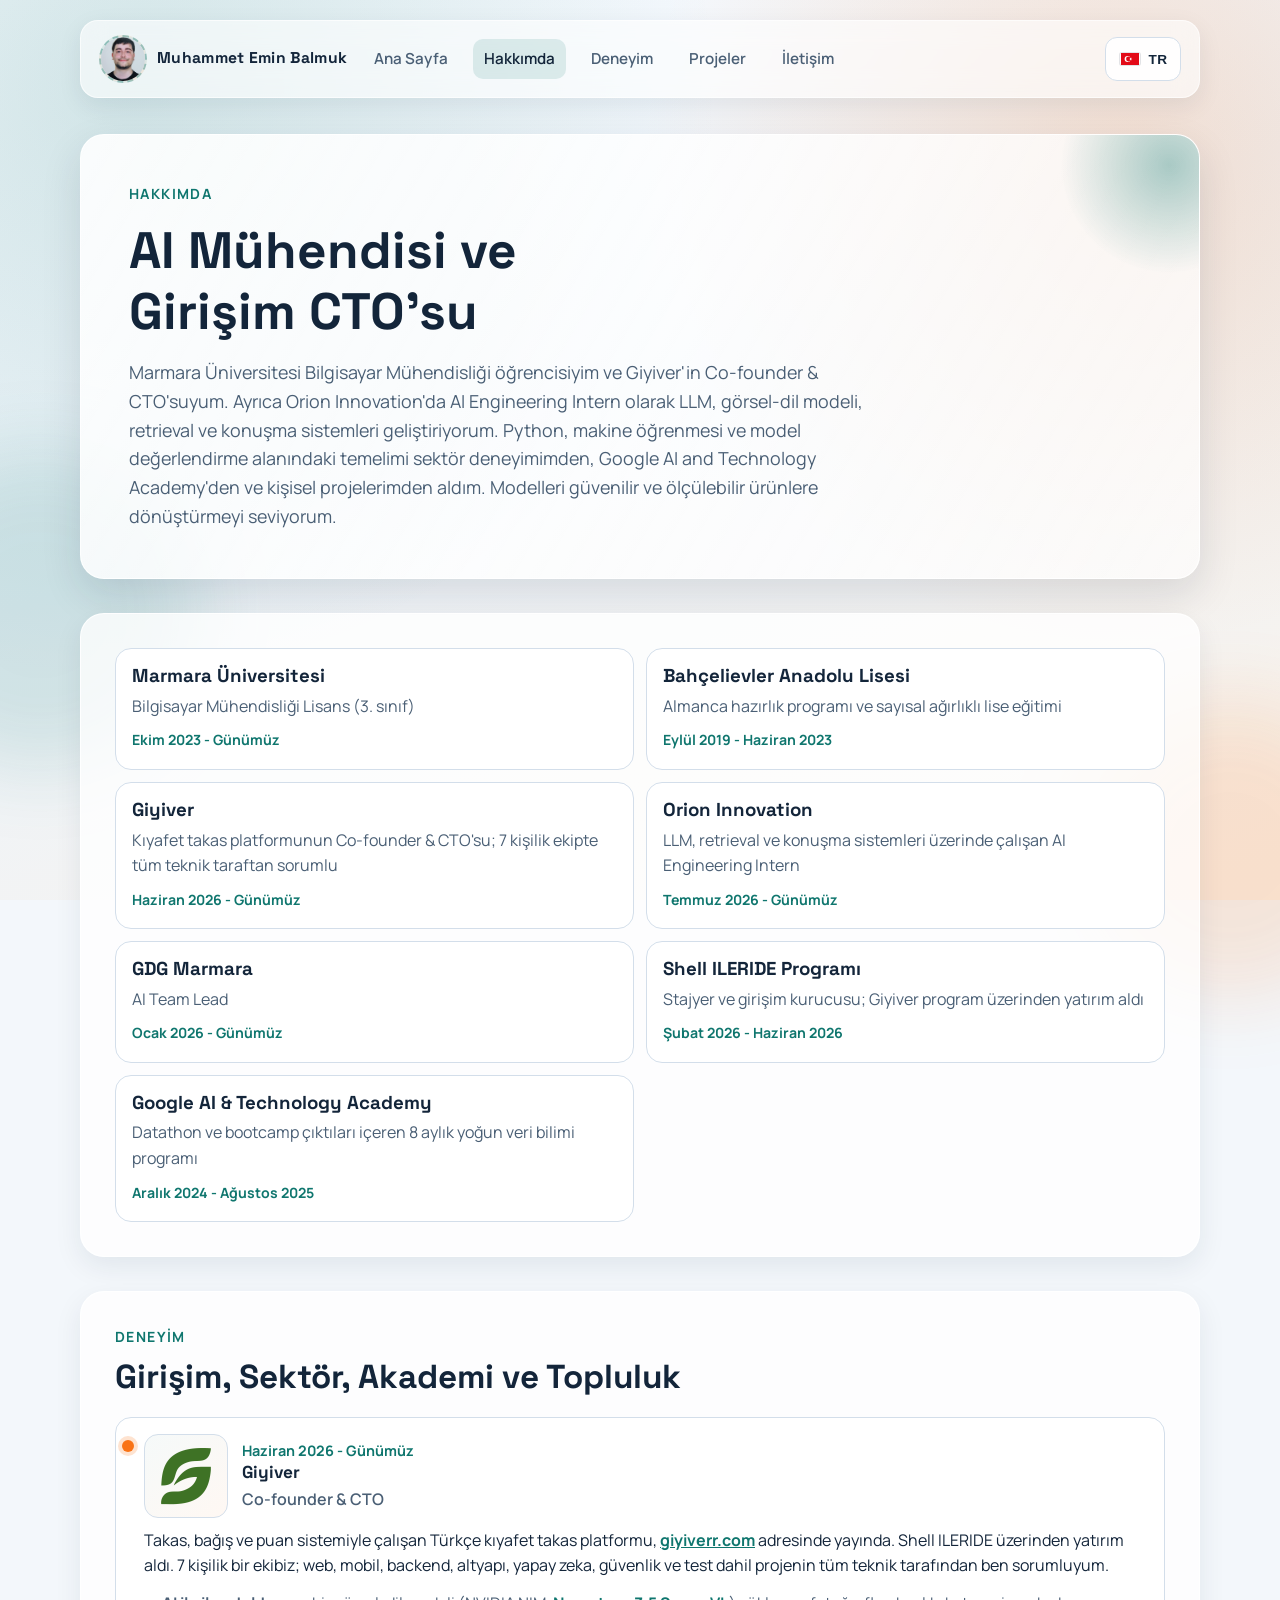
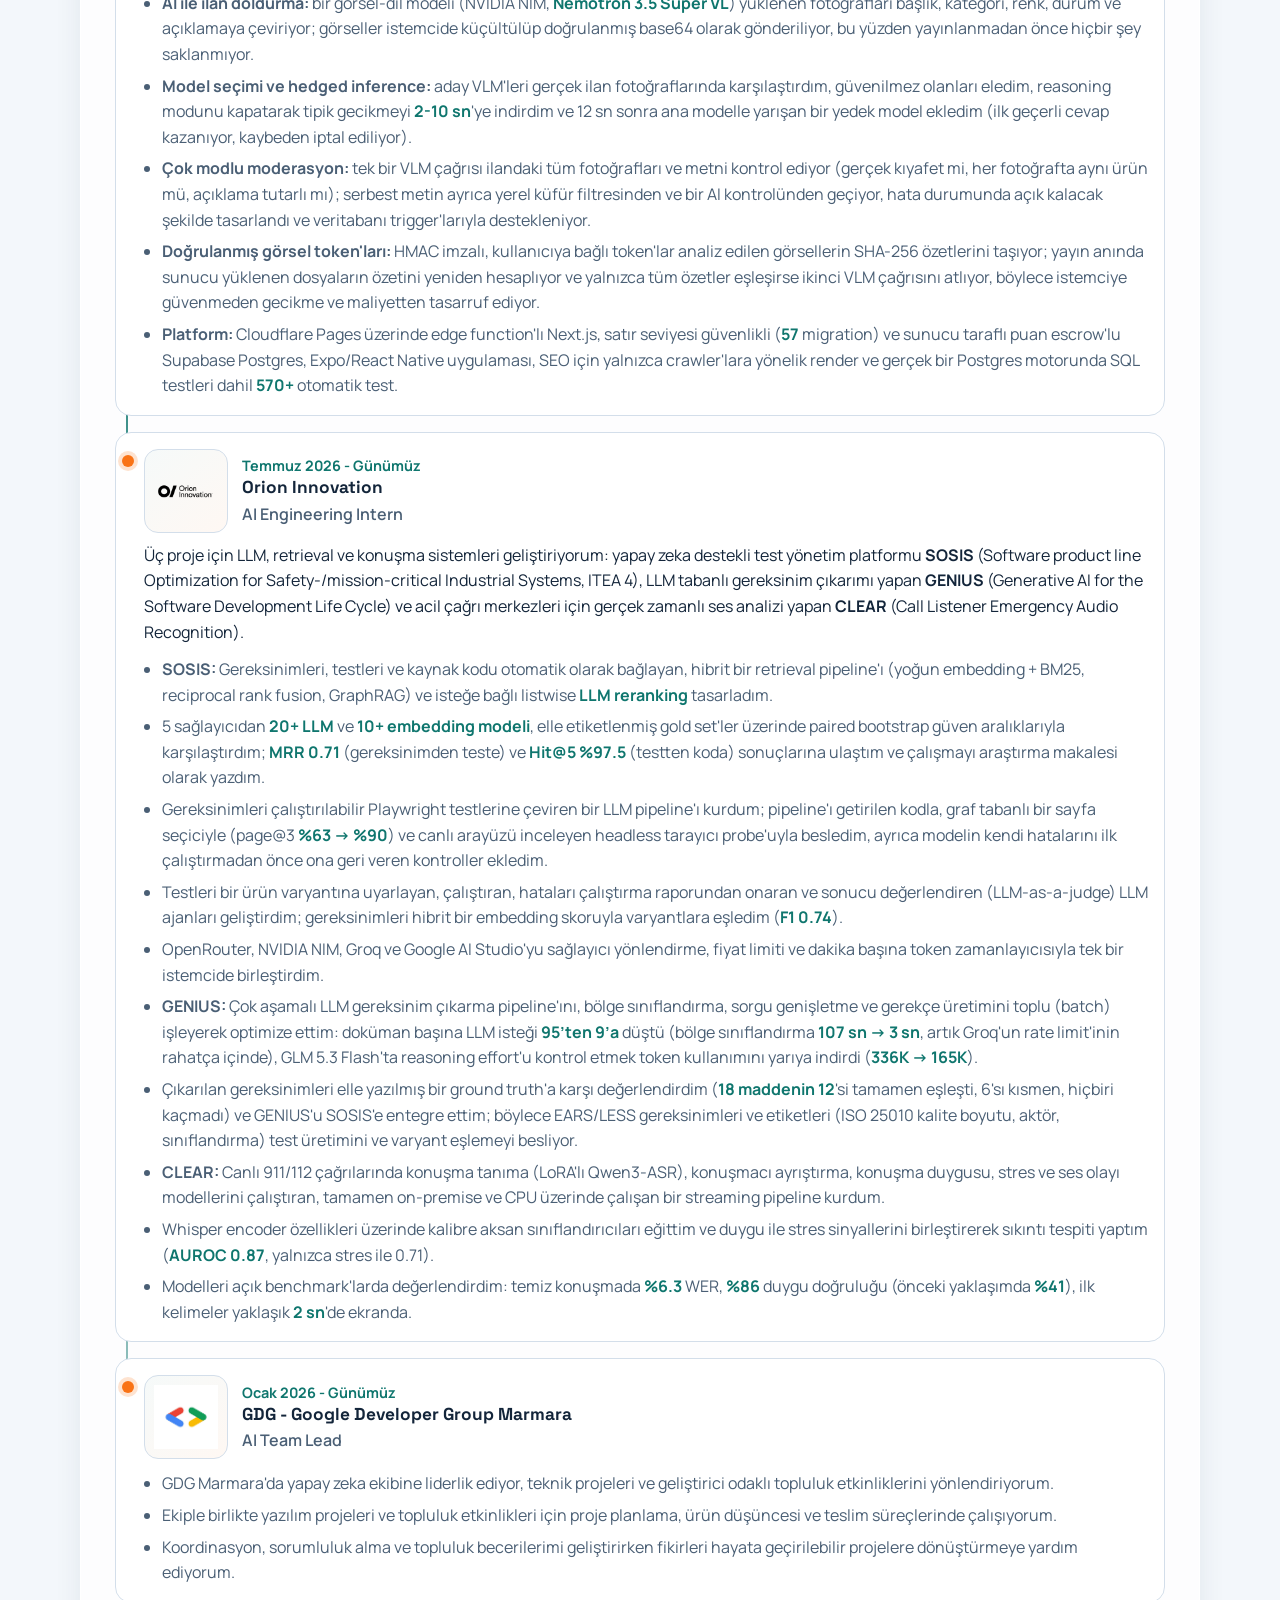
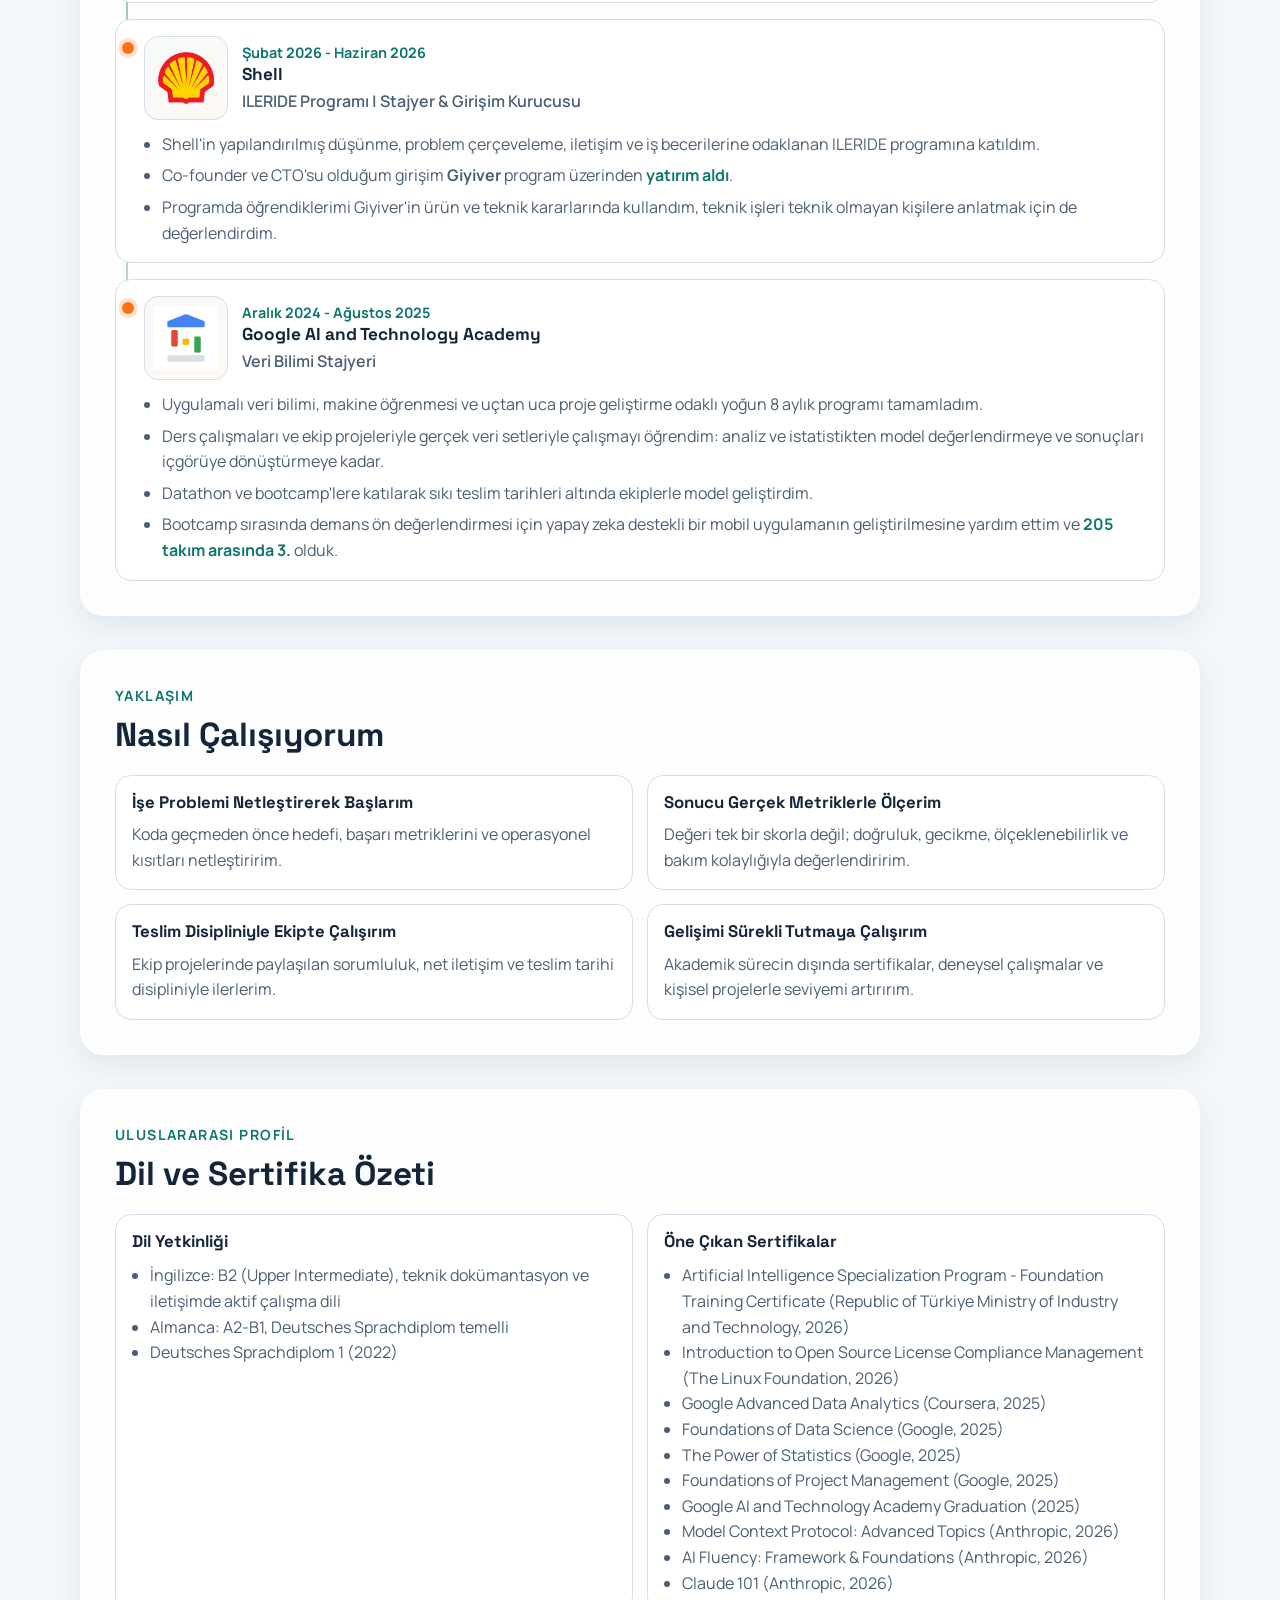
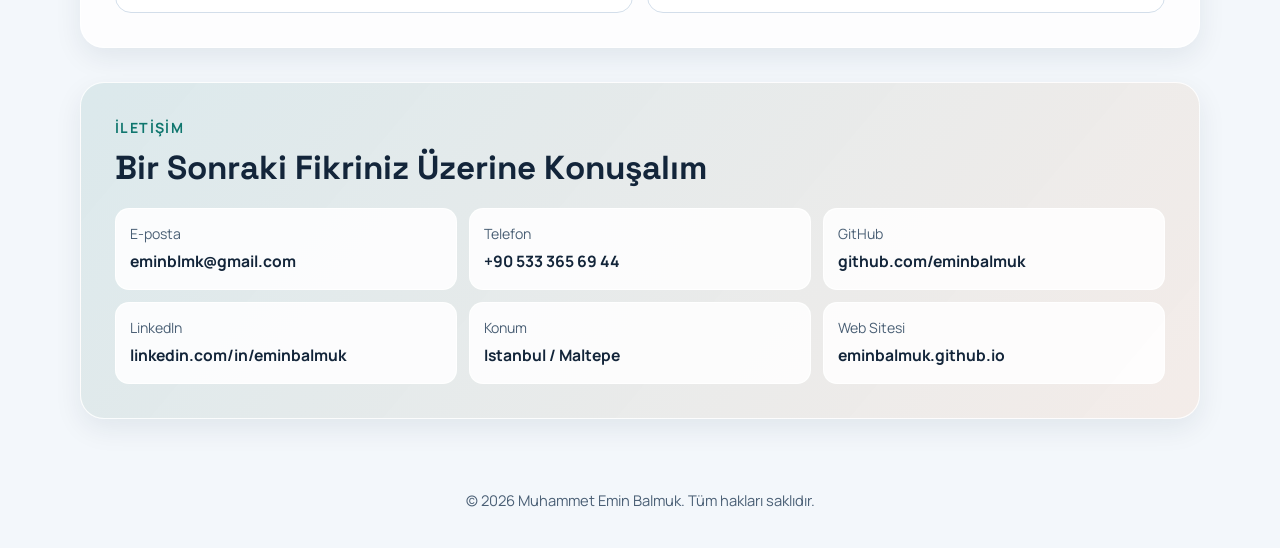
==== commit db4118c4: "update" ====
--- a/about-tr.html
+++ b/about-tr.html
@@ -271,9 +271,9 @@
           <span>E-posta</span>
           <strong>eminblmk@gmail.com</strong>
         </a>
-        <a class="contact-item" href="#contact">
+        <a class="contact-item" href="tel:+905333656944">
           <span>Telefon</span>
-          <strong>[removed]</strong>
+          <strong>+90 533 365 69 44</strong>
         </a>
         <a class="contact-item" href="https://github.com/eminbalmuk" target="_blank" rel="noopener noreferrer">
           <span>GitHub</span>
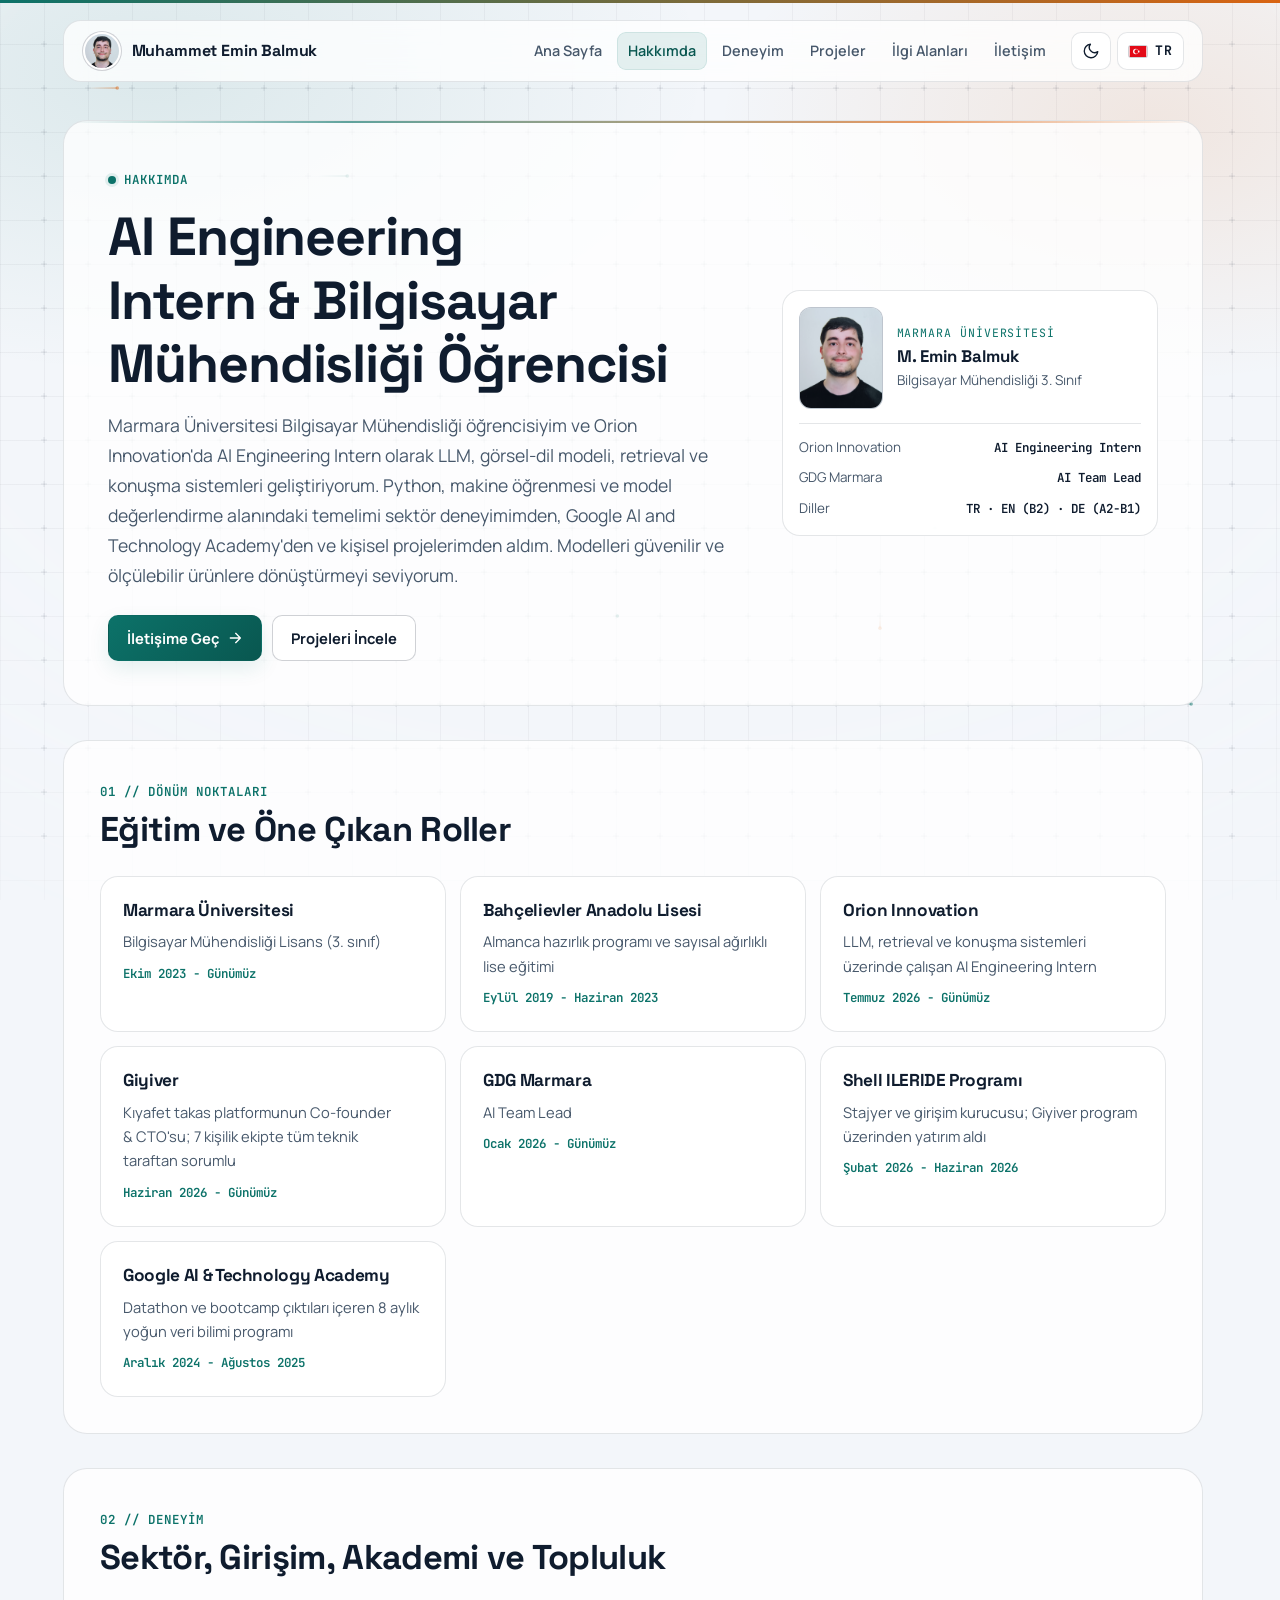
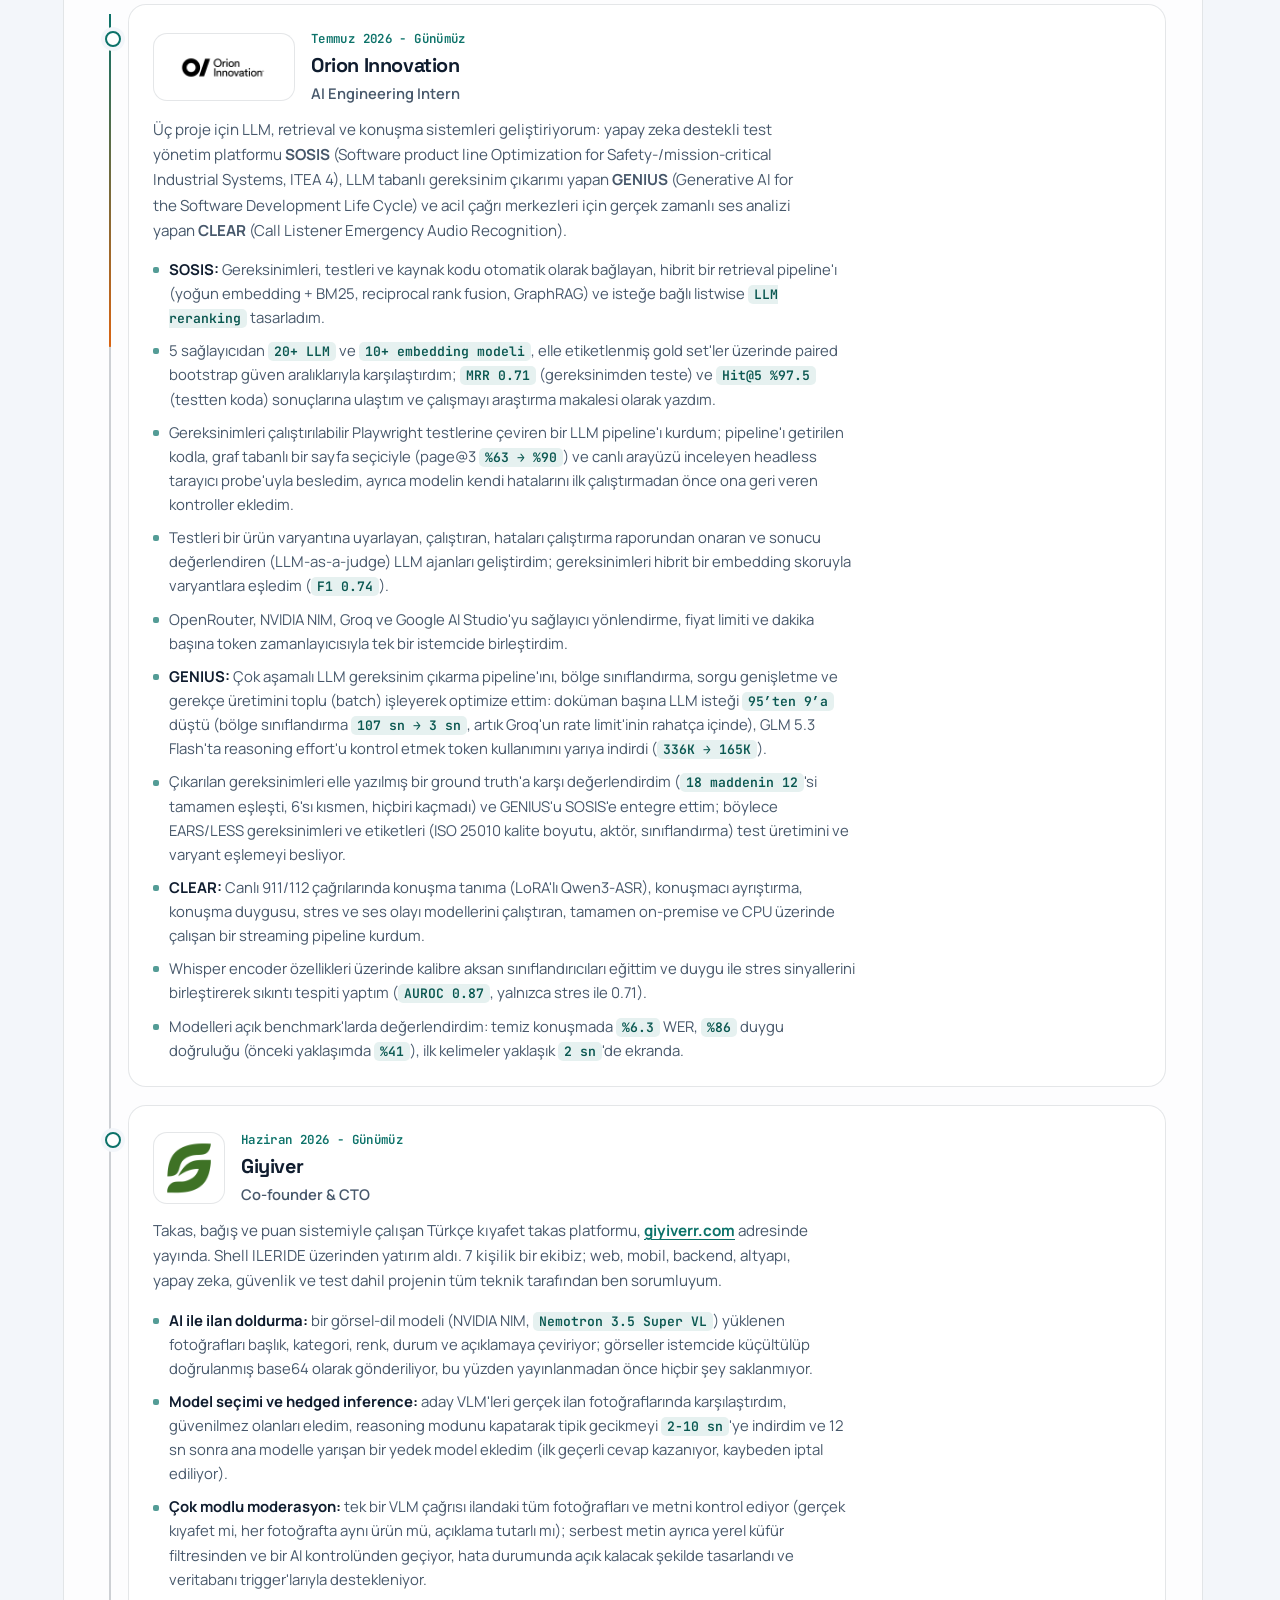
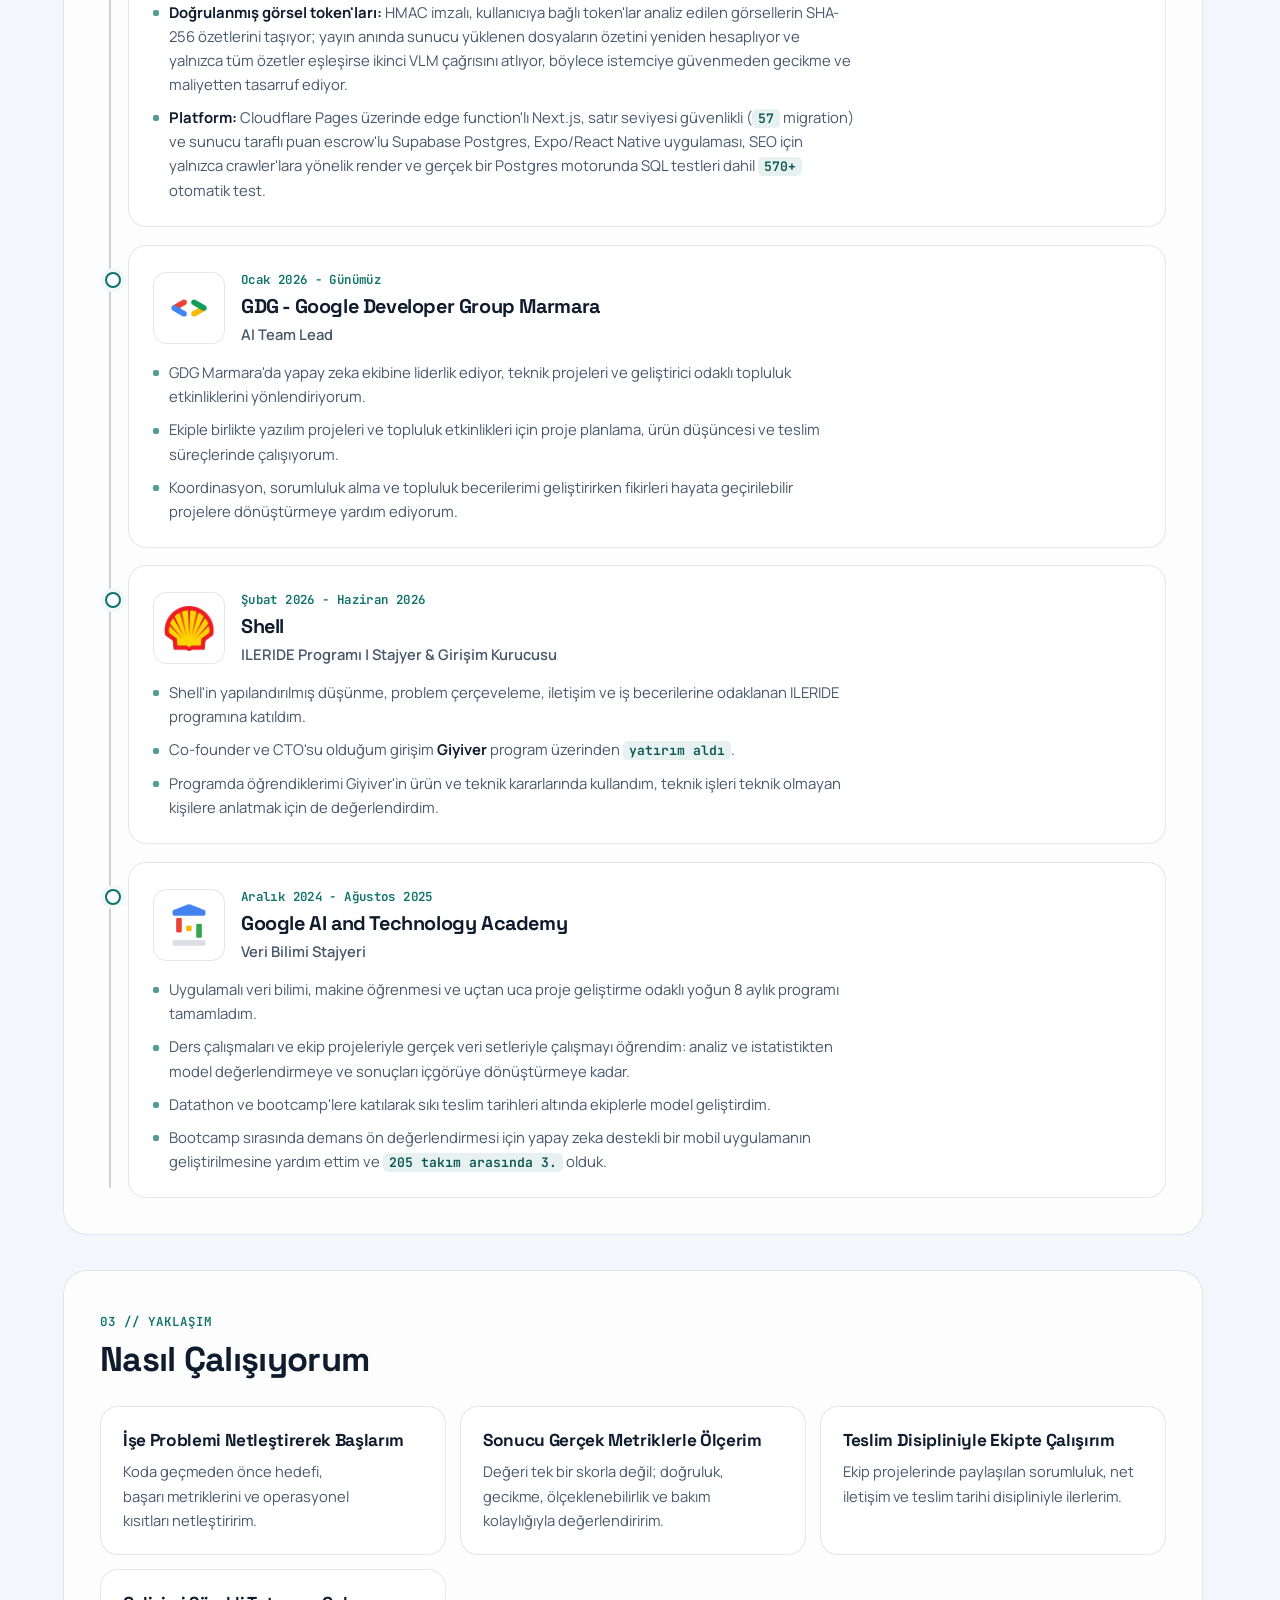
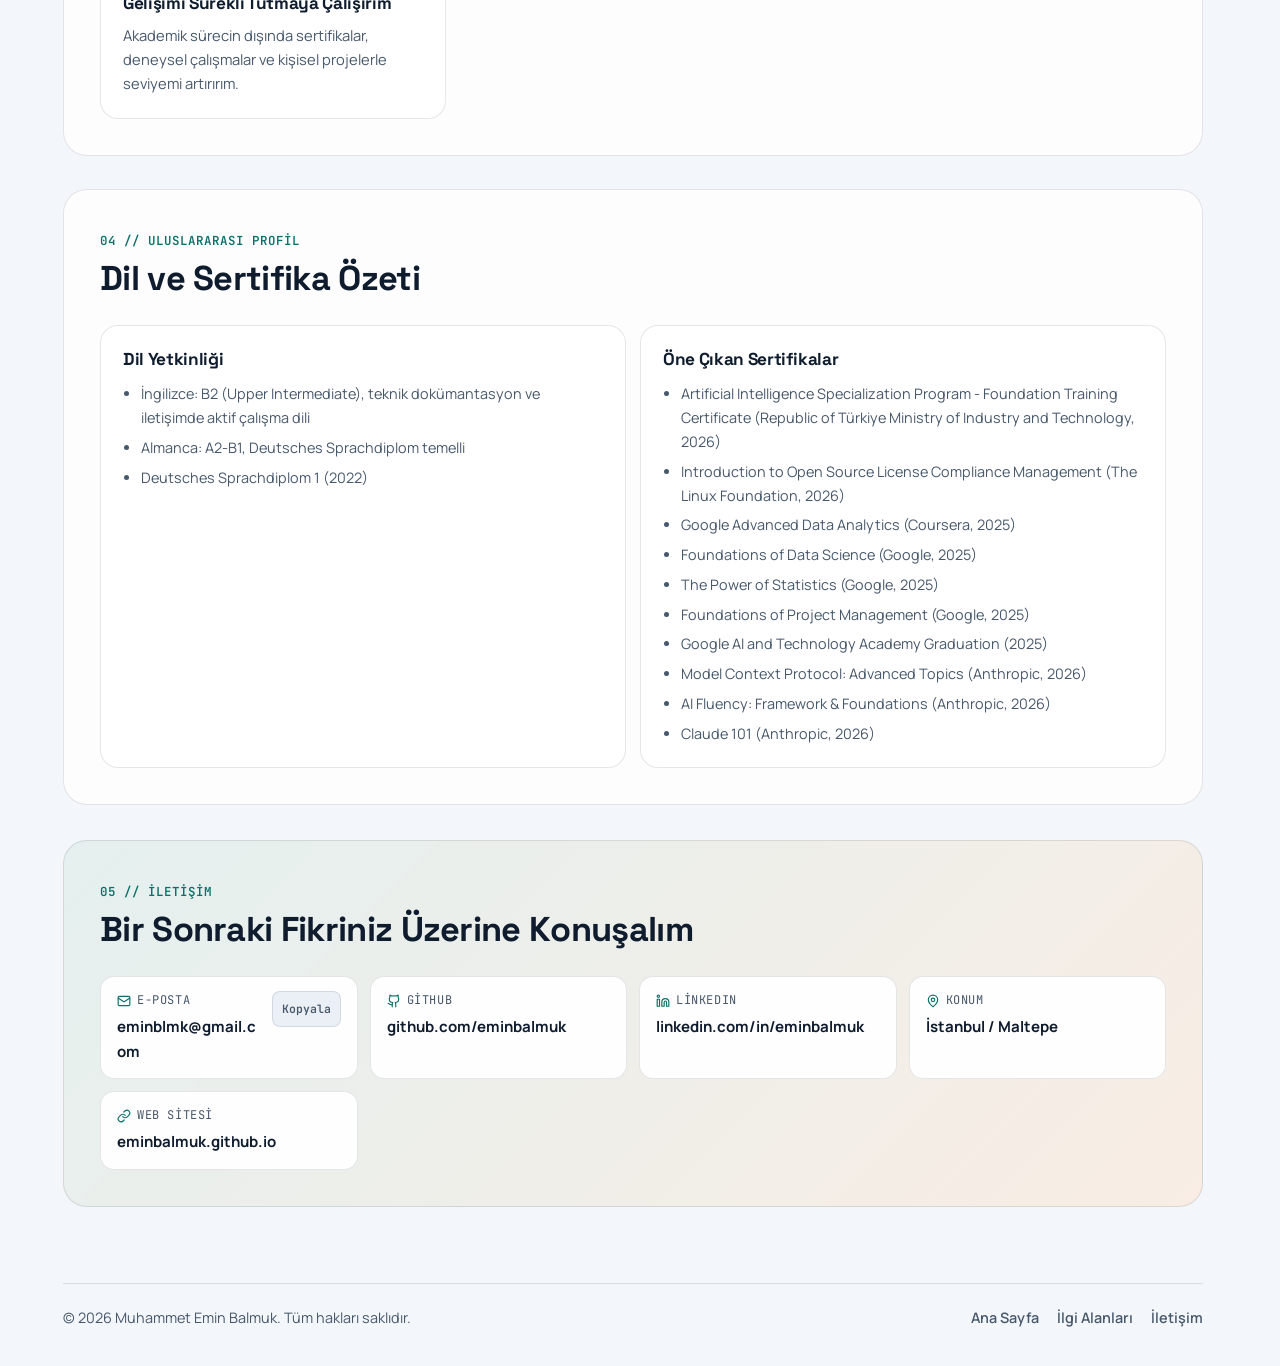
==== commit 4b3740fc: "Redesign portfolio, hide phone/CV from public repo, add .gitignore" ====
--- a/about-tr.html
+++ b/about-tr.html
@@ -1,59 +1,121 @@
 <!DOCTYPE html>
 <html lang="tr">
-
 <head>
   <meta charset="UTF-8">
   <meta name="viewport" content="width=device-width, initial-scale=1.0">
-  <meta name="description"
-    content="Muhammet Emin Balmuk hakkında eğitim, deneyim ve sertifikaları içeren detaylı profil.">
+  <meta name="color-scheme" content="light dark">
+  <script>
+    document.documentElement.classList.add("js-ready");
+    try {
+      var s = localStorage.getItem("color-scheme");
+      if (s === "light" || s === "dark") {
+        document.querySelector('meta[name="color-scheme"]').content = s;
+      }
+    } catch (_e) {}
+  </script>
+  <meta name="description" content="Muhammet Emin Balmuk hakkında eğitim, deneyim ve sertifikaları içeren detaylı profil.">
   <title>Hakkımda | Muhammet Emin Balmuk</title>
   <link rel="preconnect" href="https://fonts.googleapis.com">
   <link rel="preconnect" href="https://fonts.gstatic.com" crossorigin>
-  <link
-    href="https://fonts.googleapis.com/css2?family=Manrope:wght@400;500;600;700&family=Space+Grotesk:wght@500;700&display=swap"
-    rel="stylesheet">
-  <link rel="stylesheet" href="styles/style.css?v=20261109-1">
+  <link href="https://fonts.googleapis.com/css2?family=JetBrains+Mono:wght@500;600&family=Manrope:wght@400;500;600;700&family=Space+Grotesk:wght@500;700&display=swap" rel="stylesheet">
+  <link rel="stylesheet" href="styles/style.css?v=20261115-2">
 </head>
-
 <body>
+  <div class="scroll-progress" aria-hidden="true"></div>
   <div class="page-bg" aria-hidden="true"></div>
+  <canvas class="bg-canvas" aria-hidden="true"></canvas>
+  <a class="skip-link visually-hidden" href="#main-content">Ana içeriğe atla</a>
+  <div id="live-announcer" class="visually-hidden" aria-live="polite" aria-atomic="true"></div>
+
   <header class="site-header">
-    <a class="brand" href="index-tr.html" aria-label="Ana Sayfa">
-      <span class="brand-avatar" aria-hidden="true">
-        <img src="images/profil.jpeg" alt="Muhammet Emin Balmuk">
-      </span>
-      <span class="brand-name">Muhammet Emin Balmuk</span>
-    </a>
-    <button class="nav-toggle" type="button" aria-label="Menüyü aç-kapat" aria-expanded="false"
-      aria-controls="site-nav">
-      <span></span>
-      <span></span>
-      <span></span>
-    </button>
-    <nav class="site-nav" id="site-nav" aria-label="Ana Navigasyon">
-      <a href="index-tr.html">Ana Sayfa</a>
-      <a class="active" href="about-tr.html">Hakkımda</a>
-      <a href="index-tr.html#experience">Deneyim</a>
-      <a href="index-tr.html#projects">Projeler</a>
-      <a href="index-tr.html#contact">İletişim</a>
-    </nav>
-    <button class="lang-toggle" type="button" aria-label="Dili değiştir" title="Dili değiştir"><span class="lang-flag"
-        aria-hidden="true"></span><span class="lang-code">TR</span></button>
+    <div class="header-inner">
+      <a class="brand" href="index-tr.html" aria-label="Muhammet Emin Balmuk Ana Sayfa">
+        <span class="brand-avatar" aria-hidden="true">
+          <img src="images/profil.jpeg" alt="" width="40" height="40">
+        </span>
+        <span class="brand-name">Muhammet Emin Balmuk</span>
+      </a>
+      <nav class="site-nav" aria-label="Birincil">
+        <button class="menu-button" type="button" popovertarget="site-menu" popovertargetaction="toggle" aria-controls="site-menu">
+          <svg aria-hidden="true" viewBox="0 0 24 24" fill="none" stroke="currentColor" stroke-width="2" stroke-linecap="round">
+            <path d="M4 7h16M4 12h16M4 17h16"/>
+          </svg>
+          <span>Menü</span>
+        </button>
+        <ul id="site-menu" class="site-menu" popover="auto">
+          <li><a href="index-tr.html">Ana Sayfa</a></li>
+          <li><a href="about-tr.html" aria-current="page">Hakkımda</a></li>
+          <li><a href="index-tr.html#experience">Deneyim</a></li>
+          <li><a href="index-tr.html#projects">Projeler</a></li>
+          <li><a href="interests-tr.html">İlgi Alanları</a></li>
+          <li><a href="contact-tr.html">İletişim</a></li>
+        </ul>
+      </nav>
+      <div class="header-actions">
+        <button class="icon-btn theme-toggle" type="button" aria-label="Koyu temaya geç" title="Koyu temaya geç">
+          <svg class="icon-sun" aria-hidden="true" viewBox="0 0 24 24" fill="none" stroke="currentColor" stroke-width="1.8" stroke-linecap="round" stroke-linejoin="round">
+            <circle cx="12" cy="12" r="4"/>
+            <path d="M12 2v2M12 20v2M4.93 4.93l1.41 1.41M17.66 17.66l1.41 1.41M2 12h2M20 12h2M6.34 17.66l-1.41 1.41M19.07 4.93l-1.41 1.41"/>
+          </svg>
+          <svg class="icon-moon" aria-hidden="true" viewBox="0 0 24 24" fill="none" stroke="currentColor" stroke-width="1.8" stroke-linecap="round" stroke-linejoin="round">
+            <path d="M21 12.79A9 9 0 1 1 11.21 3a7 7 0 0 0 9.79 9.79z"/>
+          </svg>
+        </button>
+        <button class="lang-toggle" type="button" aria-label="Dili değiştir" title="Dili değiştir"><span class="lang-flag" aria-hidden="true"></span><span class="lang-code">TR</span></button>
+      </div>
+    </div>
   </header>
 
-  <main>
+  <main id="main-content" tabindex="-1">
     <section class="hero about-hero reveal">
-      <p class="eyebrow">Hakkımda</p>
-      <h1>AI Mühendisi ve Girişim CTO'su</h1>
-      <p class="lead">
-        Marmara Üniversitesi Bilgisayar Mühendisliği öğrencisiyim ve Giyiver'in Co-founder &amp; CTO'suyum. Ayrıca Orion
-        Innovation'da AI Engineering Intern olarak LLM, görsel-dil modeli, retrieval ve konuşma sistemleri geliştiriyorum.
-        Python, makine öğrenmesi ve model değerlendirme alanındaki temelimi sektör deneyimimden, Google AI and Technology
-        Academy'den ve kişisel projelerimden aldım. Modelleri güvenilir ve ölçülebilir ürünlere dönüştürmeyi seviyorum.
-      </p>
+      <div class="hero-grid">
+        <div class="hero-copy">
+          <p class="eyebrow"><span class="status-dot" aria-hidden="true"></span>Hakkımda</p>
+          <h1>AI Engineering Intern &amp; Bilgisayar Mühendisliği Öğrencisi</h1>
+          <p class="lead">
+            Marmara Üniversitesi Bilgisayar Mühendisliği öğrencisiyim ve Orion Innovation'da AI Engineering Intern olarak
+            LLM, görsel-dil modeli, retrieval ve konuşma sistemleri geliştiriyorum. Python, makine öğrenmesi ve model
+            değerlendirme alanındaki temelimi sektör deneyimimden, Google AI and Technology Academy'den ve kişisel
+            projelerimden aldım. Modelleri güvenilir ve ölçülebilir ürünlere dönüştürmeyi seviyorum.
+          </p>
+          <div class="cta-row">
+            <a class="btn btn-primary" href="contact-tr.html">
+              <span>İletişime Geç</span>
+              <svg aria-hidden="true" viewBox="0 0 24 24" fill="none" stroke="currentColor" stroke-width="2" stroke-linecap="round" stroke-linejoin="round">
+                <path d="M5 12h14M13 5l7 7-7 7"/>
+              </svg>
+            </a>
+            <a class="btn btn-ghost" href="index-tr.html#projects">Projeleri İncele</a>
+          </div>
+        </div>
+
+        <aside class="hero-profile" aria-label="Profil özeti">
+          <div class="hero-portrait-wrap">
+            <div class="hero-portrait">
+              <img src="images/profil.jpeg" alt="Muhammet Emin Balmuk" width="1695" height="2089" fetchpriority="high">
+            </div>
+            <div class="hero-identity">
+              <p class="hero-identity-label">Marmara Üniversitesi</p>
+              <strong>M. Emin Balmuk</strong>
+              <span>Bilgisayar Mühendisliği 3. Sınıf</span>
+            </div>
+          </div>
+          <ul class="hero-roles">
+            <li><span>Orion Innovation</span><strong>AI Engineering Intern</strong></li>
+            <li><span>GDG Marmara</span><strong>AI Team Lead</strong></li>
+            <li><span>Diller</span><strong>TR &middot; EN (B2) &middot; DE (A2-B1)</strong></li>
+          </ul>
+        </aside>
+      </div>
     </section>
 
     <section class="section reveal">
+      <div class="section-head">
+        <div class="section-head-copy">
+          <p class="eyebrow">01 // Dönüm Noktaları</p>
+          <h2>Eğitim ve Öne Çıkan Roller</h2>
+        </div>
+      </div>
       <div class="fact-strip">
         <article>
           <h3>Marmara Üniversitesi</h3>
@@ -66,16 +128,16 @@
           <span>Eylül 2019 - Haziran 2023</span>
         </article>
         <article>
+          <h3>Orion Innovation</h3>
+          <p>LLM, retrieval ve konuşma sistemleri üzerinde çalışan AI Engineering Intern</p>
+          <span>Temmuz 2026 - Günümüz</span>
+        </article>
+        <article>
           <h3>Giyiver</h3>
           <p>Kıyafet takas platformunun Co-founder &amp; CTO'su; 7 kişilik ekipte tüm teknik taraftan sorumlu</p>
           <span>Haziran 2026 - Günümüz</span>
         </article>
         <article>
-          <h3>Orion Innovation</h3>
-          <p>LLM, retrieval ve konuşma sistemleri üzerinde çalışan AI Engineering Intern</p>
-          <span>Temmuz 2026 - Günümüz</span>
-        </article>
-        <article>
           <h3>GDG Marmara</h3>
           <p>AI Team Lead</p>
           <span>Ocak 2026 - Günümüz</span>
@@ -95,36 +157,17 @@
 
     <section class="section reveal">
       <div class="section-head">
-        <p class="eyebrow">Deneyim</p>
-        <h2>Girişim, Sektör, Akademi ve Topluluk</h2>
+        <div class="section-head-copy">
+          <p class="eyebrow">02 // Deneyim</p>
+          <h2>Sektör, Girişim, Akademi ve Topluluk</h2>
+        </div>
       </div>
       <div class="timeline">
-        <article class="role-card">
-          <div class="role-head">
-            <div class="role-logo-box">
-              <img src="images/giyiver.png" alt="Giyiver">
-            </div>
-            <div class="role-meta">
-              <p class="timeline-date">Haziran 2026 - Günümüz</p>
-              <h3>Giyiver</h3>
-              <p class="role-title">Co-founder &amp; CTO</p>
-            </div>
-          </div>
-          <p>
-            Takas, bağış ve puan sistemiyle çalışan Türkçe kıyafet takas platformu, <a href="https://giyiverr.com" target="_blank" rel="noopener noreferrer">giyiverr.com</a> adresinde yayında. Shell ILERIDE üzerinden yatırım aldı. 7 kişilik bir ekibiz; web, mobil, backend, altyapı, yapay zeka, güvenlik ve test dahil projenin tüm teknik tarafından ben sorumluyum.
-          </p>
-          <ul>
-            <li><strong>AI ile ilan doldurma:</strong> bir görsel-dil modeli (NVIDIA NIM, <span class="metric">Nemotron 3.5 Super VL</span>) yüklenen fotoğrafları başlık, kategori, renk, durum ve açıklamaya çeviriyor; görseller istemcide küçültülüp doğrulanmış base64 olarak gönderiliyor, bu yüzden yayınlanmadan önce hiçbir şey saklanmıyor.</li>
-            <li><strong>Model seçimi ve hedged inference:</strong> aday VLM'leri gerçek ilan fotoğraflarında karşılaştırdım, güvenilmez olanları eledim, reasoning modunu kapatarak tipik gecikmeyi <span class="metric">2-10 sn</span>'ye indirdim ve 12 sn sonra ana modelle yarışan bir yedek model ekledim (ilk geçerli cevap kazanıyor, kaybeden iptal ediliyor).</li>
-            <li><strong>Çok modlu moderasyon:</strong> tek bir VLM çağrısı ilandaki tüm fotoğrafları ve metni kontrol ediyor (gerçek kıyafet mi, her fotoğrafta aynı ürün mü, açıklama tutarlı mı); serbest metin ayrıca yerel küfür filtresinden ve bir AI kontrolünden geçiyor, hata durumunda açık kalacak şekilde tasarlandı ve veritabanı trigger'larıyla destekleniyor.</li>
-            <li><strong>Doğrulanmış görsel token'ları:</strong> HMAC imzalı, kullanıcıya bağlı token'lar analiz edilen görsellerin SHA-256 özetlerini taşıyor; yayın anında sunucu yüklenen dosyaların özetini yeniden hesaplıyor ve yalnızca tüm özetler eşleşirse ikinci VLM çağrısını atlıyor, böylece istemciye güvenmeden gecikme ve maliyetten tasarruf ediyor.</li>
-            <li><strong>Platform:</strong> Cloudflare Pages üzerinde edge function'lı Next.js, satır seviyesi güvenlikli (<span class="metric">57</span> migration) ve sunucu taraflı puan escrow'lu Supabase Postgres, Expo/React Native uygulaması, SEO için yalnızca crawler'lara yönelik render ve gerçek bir Postgres motorunda SQL testleri dahil <span class="metric">570+</span> otomatik test.</li>
-          </ul>
-        </article>
-        <article class="role-card">
-          <div class="role-head">
-            <div class="role-logo-box">
-              <img src="images/orion.png" alt="Orion Innovation">
+        <div class="timeline-progress" aria-hidden="true"></div>
+        <article class="role-card">
+          <div class="role-head">
+            <div class="role-logo-box role-logo-box--wide">
+              <img src="images/orion.png" alt="Orion Innovation" width="800" height="480" loading="lazy">
             </div>
             <div class="role-meta">
               <p class="timeline-date">Temmuz 2026 - Günümüz</p>
@@ -148,10 +191,34 @@
             <li>Modelleri açık benchmark'larda değerlendirdim: temiz konuşmada <span class="metric">%6.3</span> WER, <span class="metric">%86</span> duygu doğruluğu (önceki yaklaşımda <span class="metric">%41</span>), ilk kelimeler yaklaşık <span class="metric">2 sn</span>'de ekranda.</li>
           </ul>
         </article>
+
         <article class="role-card">
           <div class="role-head">
             <div class="role-logo-box">
-              <img src="images/gdg.png" alt="GDG Marmara">
+              <img src="images/giyiver.png" alt="Giyiver" width="512" height="512" loading="lazy">
+            </div>
+            <div class="role-meta">
+              <p class="timeline-date">Haziran 2026 - Günümüz</p>
+              <h3>Giyiver</h3>
+              <p class="role-title">Co-founder &amp; CTO</p>
+            </div>
+          </div>
+          <p>
+            Takas, bağış ve puan sistemiyle çalışan Türkçe kıyafet takas platformu, <a href="https://giyiverr.com" target="_blank" rel="noopener noreferrer">giyiverr.com</a> adresinde yayında. Shell ILERIDE üzerinden yatırım aldı. 7 kişilik bir ekibiz; web, mobil, backend, altyapı, yapay zeka, güvenlik ve test dahil projenin tüm teknik tarafından ben sorumluyum.
+          </p>
+          <ul>
+            <li><strong>AI ile ilan doldurma:</strong> bir görsel-dil modeli (NVIDIA NIM, <span class="metric">Nemotron 3.5 Super VL</span>) yüklenen fotoğrafları başlık, kategori, renk, durum ve açıklamaya çeviriyor; görseller istemcide küçültülüp doğrulanmış base64 olarak gönderiliyor, bu yüzden yayınlanmadan önce hiçbir şey saklanmıyor.</li>
+            <li><strong>Model seçimi ve hedged inference:</strong> aday VLM'leri gerçek ilan fotoğraflarında karşılaştırdım, güvenilmez olanları eledim, reasoning modunu kapatarak tipik gecikmeyi <span class="metric">2-10 sn</span>'ye indirdim ve 12 sn sonra ana modelle yarışan bir yedek model ekledim (ilk geçerli cevap kazanıyor, kaybeden iptal ediliyor).</li>
+            <li><strong>Çok modlu moderasyon:</strong> tek bir VLM çağrısı ilandaki tüm fotoğrafları ve metni kontrol ediyor (gerçek kıyafet mi, her fotoğrafta aynı ürün mü, açıklama tutarlı mı); serbest metin ayrıca yerel küfür filtresinden ve bir AI kontrolünden geçiyor, hata durumunda açık kalacak şekilde tasarlandı ve veritabanı trigger'larıyla destekleniyor.</li>
+            <li><strong>Doğrulanmış görsel token'ları:</strong> HMAC imzalı, kullanıcıya bağlı token'lar analiz edilen görsellerin SHA-256 özetlerini taşıyor; yayın anında sunucu yüklenen dosyaların özetini yeniden hesaplıyor ve yalnızca tüm özetler eşleşirse ikinci VLM çağrısını atlıyor, böylece istemciye güvenmeden gecikme ve maliyetten tasarruf ediyor.</li>
+            <li><strong>Platform:</strong> Cloudflare Pages üzerinde edge function'lı Next.js, satır seviyesi güvenlikli (<span class="metric">57</span> migration) ve sunucu taraflı puan escrow'lu Supabase Postgres, Expo/React Native uygulaması, SEO için yalnızca crawler'lara yönelik render ve gerçek bir Postgres motorunda SQL testleri dahil <span class="metric">570+</span> otomatik test.</li>
+          </ul>
+        </article>
+
+        <article class="role-card">
+          <div class="role-head">
+            <div class="role-logo-box">
+              <img src="images/gdg.png" alt="GDG Marmara" width="2160" height="2160" loading="lazy">
             </div>
             <div class="role-meta">
               <p class="timeline-date">Ocak 2026 - Günümüz</p>
@@ -165,10 +232,11 @@
             <li>Koordinasyon, sorumluluk alma ve topluluk becerilerimi geliştirirken fikirleri hayata geçirilebilir projelere dönüştürmeye yardım ediyorum.</li>
           </ul>
         </article>
+
         <article class="role-card">
           <div class="role-head">
             <div class="role-logo-box">
-              <img src="images/shell.png" alt="Shell">
+              <img src="images/shell.png" alt="Shell" width="1900" height="1600" loading="lazy">
             </div>
             <div class="role-meta">
               <p class="timeline-date">Şubat 2026 - Haziran 2026</p>
@@ -182,10 +250,11 @@
             <li>Programda öğrendiklerimi Giyiver'in ürün ve teknik kararlarında kullandım, teknik işleri teknik olmayan kişilere anlatmak için de değerlendirdim.</li>
           </ul>
         </article>
+
         <article class="role-card">
           <div class="role-head">
             <div class="role-logo-box">
-              <img src="images/yzta.png" alt="Google AI and Technology Academy">
+              <img src="images/yzta.png" alt="Google AI and Technology Academy" width="1438" height="1438" loading="lazy">
             </div>
             <div class="role-meta">
               <p class="timeline-date">Aralık 2024 - Ağustos 2025</p>
@@ -205,8 +274,10 @@
 
     <section class="section reveal">
       <div class="section-head">
-        <p class="eyebrow">Yaklaşım</p>
-        <h2>Nasıl Çalışıyorum</h2>
+        <div class="section-head-copy">
+          <p class="eyebrow">03 // Yaklaşım</p>
+          <h2>Nasıl Çalışıyorum</h2>
+        </div>
       </div>
       <div class="focus-grid">
         <article>
@@ -215,8 +286,7 @@
         </article>
         <article>
           <h3>Sonucu Gerçek Metriklerle Ölçerim</h3>
-          <p>Değeri tek bir skorla değil; doğruluk, gecikme, ölçeklenebilirlik ve bakım kolaylığıyla değerlendiririm.
-          </p>
+          <p>Değeri tek bir skorla değil; doğruluk, gecikme, ölçeklenebilirlik ve bakım kolaylığıyla değerlendiririm.</p>
         </article>
         <article>
           <h3>Teslim Disipliniyle Ekipte Çalışırım</h3>
@@ -231,8 +301,10 @@
 
     <section class="section reveal">
       <div class="section-head">
-        <p class="eyebrow">Uluslararası Profil</p>
-        <h2>Dil ve Sertifika Özeti</h2>
+        <div class="section-head-copy">
+          <p class="eyebrow">04 // Uluslararası Profil</p>
+          <h2>Dil ve Sertifika Özeti</h2>
+        </div>
       </div>
       <div class="about-columns">
         <article class="info-card">
@@ -263,34 +335,42 @@
 
     <section class="section contact reveal">
       <div class="section-head">
-        <p class="eyebrow">İletişim</p>
-        <h2>Bir Sonraki Fikriniz Üzerine Konuşalım</h2>
+        <div class="section-head-copy">
+          <p class="eyebrow">05 // İletişim</p>
+          <h2>Bir Sonraki Fikriniz Üzerine Konuşalım</h2>
+        </div>
       </div>
       <div class="contact-grid">
-        <a class="contact-item" href="mailto:eminblmk@gmail.com">
-          <span>E-posta</span>
-          <strong>eminblmk@gmail.com</strong>
+        <div class="contact-item">
+          <a class="contact-item-body contact-item-link" href="mailto:eminblmk@gmail.com">
+            <span><svg aria-hidden="true" viewBox="0 0 24 24" fill="none" stroke="currentColor" stroke-width="2" stroke-linecap="round" stroke-linejoin="round"><rect x="2" y="4" width="20" height="16" rx="2"/><path d="m22 7-8.97 5.7a1.94 1.94 0 0 1-2.06 0L2 7"/></svg>E-posta</span>
+            <strong>eminblmk@gmail.com</strong>
+          </a>
+          <button class="copy-btn" type="button" data-copy="eminblmk@gmail.com" aria-label="E-posta adresini kopyala">Kopyala</button>
+        </div>
+        <a class="contact-item" href="https://github.com/eminbalmuk" target="_blank" rel="noopener noreferrer">
+          <div class="contact-item-body">
+            <span><svg aria-hidden="true" viewBox="0 0 24 24" fill="none" stroke="currentColor" stroke-width="2" stroke-linecap="round" stroke-linejoin="round"><path d="M15 22v-4a4.8 4.8 0 0 0-1-3.5c3 0 6-2 6-5.5.08-1.25-.27-2.48-1-3.5.28-1.15.28-2.35 0-3.5 0 0-1 0-3 1.5-2.64-.5-5.36-.5-8 0C6 2 5 2 5 2c-.3 1.15-.3 2.35 0 3.5A5.4 5.4 0 0 0 4 9c0 3.5 3 5.5 6 5.5-.39.49-.68 1.05-.85 1.65-.17.6-.22 1.23-.15 1.85v4"/><path d="M9 18c-4.51 2-5-2-7-2"/></svg>GitHub</span>
+            <strong>github.com/eminbalmuk</strong>
+          </div>
         </a>
-        <a class="contact-item" href="tel:+905333656944">
-          <span>Telefon</span>
-          <strong>+90 533 365 69 44</strong>
-        </a>
-        <a class="contact-item" href="https://github.com/eminbalmuk" target="_blank" rel="noopener noreferrer">
-          <span>GitHub</span>
-          <strong>github.com/eminbalmuk</strong>
-        </a>
-        <a class="contact-item" href="https://www.linkedin.com/in/eminbalmuk/" target="_blank"
-          rel="noopener noreferrer">
-          <span>LinkedIn</span>
-          <strong>linkedin.com/in/eminbalmuk</strong>
+        <a class="contact-item" href="https://www.linkedin.com/in/eminbalmuk/" target="_blank" rel="noopener noreferrer">
+          <div class="contact-item-body">
+            <span><svg aria-hidden="true" viewBox="0 0 24 24" fill="none" stroke="currentColor" stroke-width="2" stroke-linecap="round" stroke-linejoin="round"><path d="M16 8a6 6 0 0 1 6 6v7h-4v-7a2 2 0 0 0-2-2 2 2 0 0 0-2 2v7h-4v-7a6 6 0 0 1 6-6z"/><rect x="2" y="9" width="4" height="12"/><circle cx="4" cy="4" r="2"/></svg>LinkedIn</span>
+            <strong>linkedin.com/in/eminbalmuk</strong>
+          </div>
         </a>
         <div class="contact-item">
-          <span>Konum</span>
-          <strong>Istanbul / Maltepe</strong>
+          <div class="contact-item-body">
+            <span><svg aria-hidden="true" viewBox="0 0 24 24" fill="none" stroke="currentColor" stroke-width="2" stroke-linecap="round" stroke-linejoin="round"><path d="M20 10c0 6-8 12-8 12s-8-6-8-12a8 8 0 0 1 16 0Z"/><circle cx="12" cy="10" r="3"/></svg>Konum</span>
+            <strong>İstanbul / Maltepe</strong>
+          </div>
         </div>
         <a class="contact-item" href="https://eminbalmuk.github.io" target="_blank" rel="noopener noreferrer">
-          <span>Web Sitesi</span>
-          <strong>eminbalmuk.github.io</strong>
+          <div class="contact-item-body">
+            <span><svg aria-hidden="true" viewBox="0 0 24 24" fill="none" stroke="currentColor" stroke-width="2" stroke-linecap="round" stroke-linejoin="round"><path d="M10 13a5 5 0 0 0 7.54.54l3-3a5 5 0 0 0-7.07-7.07l-1.72 1.71"/><path d="M14 11a5 5 0 0 0-7.54-.54l-3 3a5 5 0 0 0 7.07 7.07l1.71-1.71"/></svg>Web Sitesi</span>
+            <strong>eminbalmuk.github.io</strong>
+          </div>
         </a>
       </div>
     </section>
@@ -298,12 +378,19 @@
 
   <footer class="site-footer">
     <p>&copy; 2026 Muhammet Emin Balmuk. Tüm hakları saklıdır.</p>
+    <ul class="footer-links">
+      <li><a href="index-tr.html">Ana Sayfa</a></li>
+      <li><a href="interests-tr.html">İlgi Alanları</a></li>
+      <li><a href="contact-tr.html">İletişim</a></li>
+    </ul>
   </footer>
 
-  <button class="to-top" type="button" aria-label="Sayfanın başına dön">Yukarı</button>
-
-  <script src="scripts/language.js?v=20261109-1" defer></script>
-  <script src="scripts/main.js?v=20261109-1" defer></script>
+  <button class="to-top" type="button" aria-label="Sayfanın başına dön">
+    <svg aria-hidden="true" viewBox="0 0 24 24" fill="none" stroke="currentColor" stroke-width="2.2" stroke-linecap="round" stroke-linejoin="round"><path d="m18 15-6-6-6 6"/></svg>
+    <span>Yukarı</span>
+  </button>
+
+  <script src="scripts/language.js?v=20261115-2" defer></script>
+  <script src="scripts/main.js?v=20261115-2" defer></script>
 </body>
-
-</html>+</html>
--- a/styles/style.css
+++ b/styles/style.css
@@ -1,818 +1,1782 @@
-:root {
-  --bg: #f3f7fb;
-  --surface: rgba(255, 255, 255, 0.8);
-  --surface-strong: #ffffff;
-  --text: #13253a;
-  --muted: #4a5f75;
-  --accent: #0f766e;
-  --accent-strong: #0b5f58;
-  --accent-alt: #f97316;
-  --line: #d3deea;
-  --shadow: 0 16px 40px rgba(18, 35, 58, 0.12);
-  --radius-lg: 24px;
-  --radius-md: 16px;
-  --radius-sm: 12px;
-}
-
-* {
-  box-sizing: border-box;
-}
-
-html {
-  scroll-behavior: smooth;
-}
-
-body {
-  margin: 0;
-  font-family: "Manrope", "Segoe UI", sans-serif;
-  color: var(--text);
-  background: var(--bg);
-  min-height: 100vh;
-  line-height: 1.6;
-}
-
-.page-bg {
-  position: fixed;
-  inset: 0;
-  z-index: -2;
-  background:
-    radial-gradient(circle at 10% 10%, rgba(15, 118, 110, 0.16) 0, rgba(15, 118, 110, 0) 42%),
-    radial-gradient(circle at 88% 18%, rgba(249, 115, 22, 0.18) 0, rgba(249, 115, 22, 0) 36%),
-    linear-gradient(160deg, #f8fbff 0%, #eef4fa 45%, #f9f2ea 100%);
-}
-
-.page-bg::before,
-.page-bg::after {
-  content: "";
-  position: absolute;
-  border-radius: 50%;
-  filter: blur(40px);
-  opacity: 0.55;
-}
-
-.page-bg::before {
-  width: 320px;
-  height: 320px;
-  background: rgba(15, 118, 110, 0.25);
-  top: 50%;
-  left: -120px;
-  animation: floatA 11s ease-in-out infinite;
-}
-
-.page-bg::after {
-  width: 300px;
-  height: 300px;
-  background: rgba(249, 115, 22, 0.25);
-  bottom: -100px;
-  right: -100px;
-  animation: floatB 13s ease-in-out infinite;
-}
-
-@keyframes floatA {
-  0%,
-  100% {
-    transform: translateY(0);
-  }
-  50% {
-    transform: translateY(-20px);
-  }
-}
-
-@keyframes floatB {
-  0%,
-  100% {
-    transform: translateY(0);
-  }
-  50% {
-    transform: translateY(18px);
-  }
-}
-
-a {
-  color: inherit;
-}
-
-.site-header {
-  width: min(1120px, 94vw);
-  margin: 20px auto 0;
-  padding: 14px 18px;
-  border-radius: 18px;
-  border: 1px solid rgba(255, 255, 255, 0.65);
-  backdrop-filter: blur(12px);
-  background: rgba(255, 255, 255, 0.6);
-  box-shadow: 0 8px 24px rgba(19, 37, 58, 0.08);
-  display: flex;
-  align-items: center;
-  justify-content: space-between;
-  gap: 16px;
-  position: sticky;
-  top: 10px;
-  z-index: 20;
-}
-
-.brand {
-  display: inline-flex;
-  align-items: center;
-  gap: 10px;
-  color: var(--text);
-  font-family: "Space Grotesk", sans-serif;
-  font-size: 0.98rem;
-  font-weight: 700;
-  letter-spacing: 0.02em;
-  text-decoration: none;
-  white-space: nowrap;
-}
-
-.brand-avatar {
-  width: 48px;
-  height: 48px;
-  border-radius: 50%;
-  border: 2px dashed rgba(15, 118, 110, 0.35);
-  background: linear-gradient(140deg, rgba(15, 118, 110, 0.12), rgba(249, 115, 22, 0.12));
-  color: var(--muted);
-  display: inline-flex;
-  align-items: center;
-  justify-content: center;
-  font-family: "Manrope", sans-serif;
-  font-size: 0.74rem;
-  font-weight: 700;
-}
-
-.brand-avatar img {
-  width: 100%;
-  height: 100%;
-  border-radius: 50%;
-  object-fit: cover;
-}
-
-.brand-name {
-  display: inline-block;
-  max-width: 280px;
-  overflow: hidden;
-  text-overflow: ellipsis;
-}
-
-.site-nav {
-  display: flex;
-  align-items: center;
-  gap: 14px;
-}
-
-.site-nav a {
-  text-decoration: none;
-  color: var(--muted);
-  font-size: 0.95rem;
-  font-weight: 600;
-  padding: 8px 11px;
-  border-radius: 10px;
-  transition: color 0.25s ease, background-color 0.25s ease;
-}
-
-.site-nav a:hover,
-.site-nav a.active {
-  color: var(--text);
-  background: rgba(15, 118, 110, 0.12);
-}
-
-.lang-toggle {
-  margin-left: auto;
-  min-width: 76px;
-  height: 44px;
-  border-radius: 12px;
-  border: 1px solid var(--line);
-  background: rgba(255, 255, 255, 0.9);
-  display: inline-flex;
-  align-items: center;
-  justify-content: center;
-  gap: 8px;
-  padding: 0 10px;
-  font-size: 0.85rem;
-  font-weight: 700;
-  color: var(--text);
-  cursor: pointer;
-  transition: transform 0.2s ease, box-shadow 0.2s ease;
-}
-
-.lang-toggle:hover {
-  transform: translateY(-1px);
-  box-shadow: 0 8px 16px rgba(19, 37, 58, 0.12);
-}
-
-.lang-flag {
-  display: inline-block;
-  width: 22px;
-  height: 14px;
-  border-radius: 3px;
-  background-size: 100% 100%;
-  background-position: center;
-  background-repeat: no-repeat;
-  border: 1px solid rgba(19, 37, 58, 0.12);
-  flex-shrink: 0;
-}
-
-.lang-code {
-  letter-spacing: 0.03em;
-}
-
-.nav-toggle {
-  display: none;
-  width: 44px;
-  height: 44px;
-  border-radius: 12px;
-  border: 1px solid var(--line);
-  background: rgba(255, 255, 255, 0.9);
-  cursor: pointer;
-  padding: 10px;
-}
-
-.nav-toggle span {
-  display: block;
-  width: 100%;
-  height: 2px;
-  background: var(--text);
-  margin: 5px 0;
-  transition: transform 0.25s ease, opacity 0.25s ease;
-}
-
-main {
-  width: min(1120px, 94vw);
-  margin: 36px auto 70px;
-}
-
-.hero {
-  position: relative;
-  border-radius: var(--radius-lg);
-  border: 1px solid rgba(255, 255, 255, 0.85);
-  background: linear-gradient(120deg, rgba(255, 255, 255, 0.88), rgba(255, 255, 255, 0.68));
-  box-shadow: var(--shadow);
-  padding: clamp(26px, 4vw, 48px);
-  overflow: hidden;
-}
-
-.hero::after {
-  content: "";
-  position: absolute;
-  top: -80px;
-  right: -80px;
-  width: 220px;
-  height: 220px;
-  border-radius: 50%;
-  background: radial-gradient(circle, rgba(249, 115, 22, 0.35) 0, rgba(249, 115, 22, 0) 68%);
-  pointer-events: none;
-}
-
-.about-hero::after {
-  background: radial-gradient(circle, rgba(15, 118, 110, 0.35) 0, rgba(15, 118, 110, 0) 70%);
-}
-
-.eyebrow {
-  margin: 0;
-  color: var(--accent);
-  font-size: 0.88rem;
-  font-weight: 700;
-  letter-spacing: 0.1em;
-  text-transform: uppercase;
-}
-
-h1,
-h2,
-h3 {
-  font-family: "Space Grotesk", "Segoe UI", sans-serif;
-  line-height: 1.2;
-  margin-top: 0;
-}
-
-.hero h1 {
-  margin: 14px 0 16px;
-  font-size: clamp(2rem, 4vw, 3.2rem);
-  max-width: 16ch;
-}
-
-.lead {
-  margin: 0;
-  max-width: 68ch;
-  color: var(--muted);
-  font-size: clamp(1rem, 2vw, 1.12rem);
-}
-
-.cta-row {
-  margin-top: 28px;
-  display: flex;
-  flex-wrap: wrap;
-  gap: 12px;
-}
-
-.btn {
-  display: inline-flex;
-  align-items: center;
-  justify-content: center;
-  text-decoration: none;
-  border-radius: 12px;
-  padding: 11px 18px;
-  font-weight: 700;
-  font-size: 0.95rem;
-  transition: transform 0.2s ease, box-shadow 0.2s ease, background-color 0.2s ease;
-}
-
-.btn:hover {
-  transform: translateY(-2px);
-}
-
-.btn-primary {
-  background: linear-gradient(140deg, var(--accent), #129182);
-  color: #fff;
-  box-shadow: 0 10px 18px rgba(15, 118, 110, 0.25);
-}
-
-.btn-ghost {
-  background: rgba(255, 255, 255, 0.85);
-  color: var(--text);
-  border: 1px solid var(--line);
-}
-
-.quick-stats {
-  list-style: none;
-  margin: 30px 0 0;
-  padding: 0;
-  display: grid;
-  grid-template-columns: repeat(2, minmax(0, 1fr));
-  gap: 12px;
-}
-
-.quick-stats li {
-  border: 1px solid var(--line);
-  border-radius: 14px;
-  padding: 14px;
-  background: rgba(255, 255, 255, 0.92);
-}
-
-.quick-stats strong {
-  display: block;
-  font-size: 1.1rem;
-  margin-bottom: 4px;
-}
-
-.quick-stats span {
-  display: block;
-  color: var(--muted);
-  font-size: 0.9rem;
-}
-
-.section {
-  margin-top: 34px;
-  border-radius: var(--radius-lg);
-  border: 1px solid rgba(255, 255, 255, 0.86);
-  background: rgba(255, 255, 255, 0.78);
-  box-shadow: 0 10px 28px rgba(19, 37, 58, 0.08);
-  padding: clamp(22px, 3vw, 34px);
-}
-
-.section-head {
-  margin-bottom: 20px;
-}
-
-.section h2 {
-  font-size: clamp(1.5rem, 2.6vw, 2.2rem);
-  margin: 8px 0 0;
-}
-
-.timeline {
-  display: grid;
-  gap: 16px;
-  position: relative;
-}
-
-.timeline::before {
-  content: "";
-  position: absolute;
-  left: 11px;
-  top: 8px;
-  bottom: 8px;
-  width: 2px;
-  background: linear-gradient(var(--accent), rgba(15, 118, 110, 0.2));
-}
-
-.role-card {
-  position: relative;
-  border: 1px solid var(--line);
-  border-radius: var(--radius-md);
-  padding: 16px 16px 16px 28px;
-  background: var(--surface-strong);
-}
-
-.role-card::before {
-  content: "";
-  position: absolute;
-  left: 6px;
-  top: 22px;
-  width: 12px;
-  height: 12px;
-  border-radius: 50%;
-  background: var(--accent-alt);
-  box-shadow: 0 0 0 4px rgba(249, 115, 22, 0.2);
-}
-
-.timeline-date {
-  margin: 0 0 6px;
-  color: var(--accent);
-  font-size: 0.9rem;
-  font-weight: 700;
-}
-
-.role-card h3 {
-  margin: 0;
-  font-size: 1.08rem;
-}
-
-.role-subbrand {
-  display: block;
-  margin-top: 2px;
-  color: var(--muted);
-  font-size: 0.92em;
-  font-weight: 600;
-}
-
-.role-title {
-  margin: 4px 0 10px;
-  color: var(--muted);
-  font-weight: 600;
-}
-
-.role-card p {
-  margin-bottom: 0;
-}
-
-.role-head {
-  display: grid;
-  grid-template-columns: 84px 1fr;
-  align-items: center;
-  gap: 14px;
-  margin-bottom: 10px;
-}
-
-.role-logo-box {
-  width: 84px;
-  height: 84px;
-  border: 1px solid var(--line);
-  border-radius: 14px;
-  background: linear-gradient(140deg, rgba(15, 118, 110, 0.04), rgba(249, 115, 22, 0.05));
-  overflow: hidden;
-  display: flex;
-  align-items: center;
-  justify-content: center;
-  padding: 9px;
-}
-
-.role-logo-box img {
-  width: 100%;
-  height: 100%;
-  object-fit: contain;
-}
-
-.role-meta h3 {
-  margin-bottom: 4px;
-}
-
-.role-card > p {
-  margin-top: 0;
-}
-
-.project-grid,
-.focus-grid {
-  display: grid;
-  grid-template-columns: repeat(2, minmax(0, 1fr));
-  gap: 14px;
-}
-
-.project-card,
-.focus-grid article,
-.info-card {
-  border: 1px solid var(--line);
-  border-radius: var(--radius-md);
-  padding: 16px;
-  background: var(--surface-strong);
-}
-
-.project-card {
-  position: relative;
-  overflow: hidden;
-}
-
-.project-card::before {
-  content: "";
-  position: absolute;
-  top: 0;
-  left: 0;
-  right: 0;
-  height: 4px;
-  background: linear-gradient(to right, var(--accent), var(--accent-alt));
-}
-
-.project-card h3,
-.focus-grid h3,
-.info-card h3 {
-  margin-bottom: 10px;
-  font-size: 1.05rem;
-}
-
-.project-card p,
-.focus-grid p {
-  margin: 0;
-  color: var(--muted);
-}
-
-.project-card ul,
-.info-card ul {
-  margin: 12px 0 0;
-  padding-left: 18px;
-  color: var(--muted);
-}
-
-.project-card a {
-  display: inline-block;
-  margin-top: 12px;
-  color: var(--accent);
-  font-weight: 700;
-  text-decoration: none;
-}
-
-.project-card a:hover {
-  text-decoration: underline;
-}
-
-.certificate-list {
-  list-style: none;
-  padding: 0;
-  margin: 0;
-  display: grid;
-  gap: 10px;
-}
-
-.certificate-list li {
-  border: 1px solid var(--line);
-  border-radius: var(--radius-sm);
-  background: var(--surface-strong);
-  padding: 12px 14px;
-  display: grid;
-  grid-template-columns: 78px 1fr;
-  gap: 10px;
-}
-
-.certificate-list span {
-  font-weight: 700;
-  color: var(--accent);
-}
-
-.contact {
-  background: linear-gradient(130deg, rgba(15, 118, 110, 0.1), rgba(249, 115, 22, 0.08));
-}
-
-.contact-grid {
-  display: grid;
-  grid-template-columns: repeat(3, minmax(0, 1fr));
-  gap: 12px;
+@layer reset, base, theme, layout, components, motion, utilities;
+
+@layer reset {
+  :where(*, *::before, *::after) {
+    box-sizing: border-box;
+  }
+
+  :where(html) {
+    -webkit-text-size-adjust: 100%;
+    text-size-adjust: 100%;
+  }
+
+  :where(body, h1, h2, h3, h4, p, figure, blockquote, dl, dd) {
+    margin: 0;
+  }
+
+  :where(ul, ol) {
+    margin: 0;
+    padding: 0;
+  }
+
+  :where(img, picture, svg, video, canvas) {
+    display: block;
+    max-inline-size: 100%;
+  }
+
+  :where(button, input, textarea, select) {
+    font: inherit;
+    color: inherit;
+  }
 }
-
-.contact-item {
-  text-decoration: none;
-  border: 1px solid rgba(255, 255, 255, 0.9);
-  border-radius: 14px;
-  background: rgba(255, 255, 255, 0.86);
-  padding: 14px;
-  transition: transform 0.2s ease, box-shadow 0.2s ease;
-}
-
-.contact-item:hover {
-  transform: translateY(-2px);
-  box-shadow: 0 10px 20px rgba(19, 37, 58, 0.11);
-}
-
-.contact-item span {
-  display: block;
-  color: var(--muted);
-  font-size: 0.88rem;
-  margin-bottom: 4px;
-}
-
-.contact-item strong {
-  font-size: 0.98rem;
-}
-
-.fact-strip {
-  display: grid;
-  grid-template-columns: repeat(2, minmax(0, 1fr));
-  gap: 12px;
-}
-
-.fact-strip article {
-  border: 1px solid var(--line);
-  border-radius: var(--radius-md);
-  background: var(--surface-strong);
-  padding: 16px;
-}
-
-.fact-strip h3 {
-  margin-bottom: 6px;
-}
-
-.fact-strip p {
-  margin: 0;
-  color: var(--muted);
-}
-
-.fact-strip span {
-  display: inline-block;
-  margin-top: 10px;
-  color: var(--accent);
-  font-size: 0.88rem;
-  font-weight: 700;
-}
-
-.about-columns {
-  display: grid;
-  grid-template-columns: repeat(2, minmax(0, 1fr));
-  gap: 14px;
-}
-
-.site-footer {
-  width: min(1120px, 94vw);
-  margin: 0 auto 36px;
-  text-align: center;
-  color: var(--muted);
-  font-size: 0.92rem;
-}
-
-.to-top {
-  position: fixed;
-  right: 18px;
-  bottom: 18px;
-  z-index: 30;
-  border: 0;
-  border-radius: 999px;
-  background: var(--text);
-  color: #fff;
-  padding: 10px 14px;
-  font-weight: 700;
-  cursor: pointer;
-  opacity: 0;
-  pointer-events: none;
-  transform: translateY(10px);
-  transition: opacity 0.25s ease, transform 0.25s ease;
-}
-
-.to-top.visible {
-  opacity: 1;
-  pointer-events: auto;
-  transform: translateY(0);
-}
-
-.reveal {
-  opacity: 0;
-  transform: translateY(18px);
-  transition: opacity 0.6s ease, transform 0.6s ease;
-}
-
-.reveal.is-visible {
-  opacity: 1;
-  transform: translateY(0);
-}
-
-@media (max-width: 980px) {
+
+@layer theme {
+  :root {
+    --in-oklab: ;
+    --in-oklch: ;
+
+    /* Light palette (architectural slate & precision teal/amber) */
+    --bg-light: #f3f6fa;
+    --bg-elevated-light: #ffffff;
+    --surface-light: rgba(255, 255, 255, 0.78);
+    --surface-strong-light: rgba(255, 255, 255, 0.94);
+    --surface-subtle-light: #eaf0f6;
+    --header-bg-light: rgba(255, 255, 255, 0.78);
+    --text-light: #0f1c2e;
+    --muted-light: #47586b;
+    --accent-light: #0c7269;
+    --accent-strong-light: #095750;
+    --accent-soft-light: rgba(12, 114, 105, 0.1);
+    --accent-alt-light: #d96412;
+    --accent-alt-soft-light: rgba(217, 100, 18, 0.11);
+    --line-light: rgba(15, 28, 46, 0.11);
+    --line-strong-light: rgba(15, 28, 46, 0.2);
+    --grid-line-light: rgba(15, 28, 46, 0.045);
+    --shadow-sm-light: 0 2px 10px rgba(15, 28, 46, 0.05);
+    --shadow-md-light: 0 14px 34px rgba(15, 28, 46, 0.08), 0 2px 8px rgba(15, 28, 46, 0.04);
+    --shadow-lg-light: 0 24px 54px rgba(15, 28, 46, 0.11), 0 4px 14px rgba(15, 28, 46, 0.05);
+
+    /* Dark palette (deep carbon graphite & crisp cyan-teal/amber) */
+    --bg-dark: #0a0f16;
+    --bg-elevated-dark: #111924;
+    --surface-dark: rgba(17, 25, 36, 0.76);
+    --surface-strong-dark: rgba(19, 28, 40, 0.92);
+    --surface-subtle-dark: #192433;
+    --header-bg-dark: rgba(14, 21, 31, 0.8);
+    --text-dark: #e8eef5;
+    --muted-dark: #94a5b8;
+    --accent-dark: #2dd4bf;
+    --accent-strong-dark: #5eead4;
+    --accent-soft-dark: rgba(45, 212, 191, 0.12);
+    --accent-alt-dark: #fb923c;
+    --accent-alt-soft-dark: rgba(251, 146, 60, 0.14);
+    --line-dark: rgba(148, 165, 184, 0.14);
+    --line-strong-dark: rgba(148, 165, 184, 0.26);
+    --grid-line-dark: rgba(148, 165, 184, 0.045);
+    --shadow-sm-dark: 0 2px 12px rgba(0, 0, 0, 0.28);
+    --shadow-md-dark: 0 16px 38px rgba(0, 0, 0, 0.38), 0 2px 10px rgba(0, 0, 0, 0.24);
+    --shadow-lg-dark: 0 26px 60px rgba(0, 0, 0, 0.48), 0 6px 18px rgba(0, 0, 0, 0.3);
+
+    /* Fallback token defaults (light) */
+    --bg: var(--bg-light);
+    --bg-elevated: var(--bg-elevated-light);
+    --surface: var(--surface-light);
+    --surface-strong: var(--surface-strong-light);
+    --surface-subtle: var(--surface-subtle-light);
+    --header-bg: var(--header-bg-light);
+    --text: var(--text-light);
+    --muted: var(--muted-light);
+    --accent: var(--accent-light);
+    --accent-strong: var(--accent-strong-light);
+    --accent-soft: var(--accent-soft-light);
+    --accent-alt: var(--accent-alt-light);
+    --accent-alt-soft: var(--accent-alt-soft-light);
+    --line: var(--line-light);
+    --line-strong: var(--line-strong-light);
+    --grid-line: var(--grid-line-light);
+    --shadow-sm: var(--shadow-sm-light);
+    --shadow-md: var(--shadow-md-light);
+    --shadow-lg: var(--shadow-lg-light);
+    --btn-primary-text: #ffffff;
+    --logo-plate: #ffffff;
+    --scrollbar-track: #e6ecf3;
+    --scrollbar-thumb: #7b8ca0;
+
+    --font-sans: "Manrope", "Segoe UI", system-ui, sans-serif;
+    --font-display: "Space Grotesk", "Segoe UI", system-ui, sans-serif;
+    --font-mono: "JetBrains Mono", ui-monospace, SFMono-Regular, Menlo, monospace;
+
+    --radius-xl: 24px;
+    --radius-lg: 18px;
+    --radius-md: 14px;
+    --radius-sm: 10px;
+    --container-max: 1140px;
+    --container-inline: min(var(--container-max), calc(100% - clamp(16px, 4.5vw, 64px)));
+
+    color-scheme: light dark;
+    accent-color: var(--accent);
+    scrollbar-color: var(--scrollbar-thumb) var(--scrollbar-track);
+  }
+
+  @media (prefers-color-scheme: dark) {
+    :root {
+      --bg: var(--bg-dark);
+      --bg-elevated: var(--bg-elevated-dark);
+      --surface: var(--surface-dark);
+      --surface-strong: var(--surface-strong-dark);
+      --surface-subtle: var(--surface-subtle-dark);
+      --header-bg: var(--header-bg-dark);
+      --text: var(--text-dark);
+      --muted: var(--muted-dark);
+      --accent: var(--accent-dark);
+      --accent-strong: var(--accent-strong-dark);
+      --accent-soft: var(--accent-soft-dark);
+      --accent-alt: var(--accent-alt-dark);
+      --accent-alt-soft: var(--accent-alt-soft-dark);
+      --line: var(--line-dark);
+      --line-strong: var(--line-strong-dark);
+      --grid-line: var(--grid-line-dark);
+      --shadow-sm: var(--shadow-sm-dark);
+      --shadow-md: var(--shadow-md-dark);
+      --shadow-lg: var(--shadow-lg-dark);
+      --btn-primary-text: #06211e;
+      --scrollbar-track: #121a24;
+      --scrollbar-thumb: #4b5d73;
+    }
+  }
+
+  :root:has(> head > meta[name="color-scheme"][content="dark"]) {
+    color-scheme: dark;
+  }
+
+  :root:has(> head > meta[name="color-scheme"][content="light"]) {
+    color-scheme: light;
+  }
+
+  @supports (color: light-dark(white, black)) {
+    :root {
+      --bg: light-dark(var(--bg-light), var(--bg-dark));
+      --bg-elevated: light-dark(var(--bg-elevated-light), var(--bg-elevated-dark));
+      --surface: light-dark(var(--surface-light), var(--surface-dark));
+      --surface-strong: light-dark(var(--surface-strong-light), var(--surface-strong-dark));
+      --surface-subtle: light-dark(var(--surface-subtle-light), var(--surface-subtle-dark));
+      --header-bg: light-dark(var(--header-bg-light), var(--header-bg-dark));
+      --text: light-dark(var(--text-light), var(--text-dark));
+      --muted: light-dark(var(--muted-light), var(--muted-dark));
+      --accent: light-dark(var(--accent-light), var(--accent-dark));
+      --accent-strong: light-dark(var(--accent-strong-light), var(--accent-strong-dark));
+      --accent-soft: light-dark(var(--accent-soft-light), var(--accent-soft-dark));
+      --accent-alt: light-dark(var(--accent-alt-light), var(--accent-alt-dark));
+      --accent-alt-soft: light-dark(var(--accent-alt-soft-light), var(--accent-alt-soft-dark));
+      --line: light-dark(var(--line-light), var(--line-dark));
+      --line-strong: light-dark(var(--line-strong-light), var(--line-strong-dark));
+      --grid-line: light-dark(var(--grid-line-light), var(--grid-line-dark));
+      --shadow-sm: light-dark(var(--shadow-sm-light), var(--shadow-sm-dark));
+      --shadow-md: light-dark(var(--shadow-md-light), var(--shadow-md-dark));
+      --shadow-lg: light-dark(var(--shadow-lg-light), var(--shadow-lg-dark));
+      --btn-primary-text: light-dark(#ffffff, #06211e);
+      --scrollbar-track: light-dark(#e6ecf3, #121a24);
+      --scrollbar-thumb: light-dark(#7b8ca0, #4b5d73);
+    }
+  }
+
+  @supports (linear-gradient(in oklab, white, black)) {
+    :root {
+      --in-oklab: in oklab;
+      --in-oklch: in oklch;
+    }
+  }
+}
+
+@layer base {
+  html {
+    scroll-behavior: smooth;
+    scroll-padding-top: 6rem;
+    scrollbar-gutter: stable;
+  }
+
+  @media (prefers-reduced-motion: reduce) {
+    html {
+      scroll-behavior: auto;
+    }
+  }
+
+  body {
+    font-family: var(--font-sans);
+    font-size: 1rem;
+    line-height: 1.65;
+    color: var(--text);
+    background-color: var(--bg);
+    min-block-size: 100dvh;
+    overflow-x: clip;
+    text-align: start;
+  }
+
+  h1,
+  h2,
+  h3 {
+    font-family: var(--font-display);
+    line-height: 1.18;
+    letter-spacing: -0.02em;
+    color: var(--text);
+    text-wrap: balance;
+  }
+
+  p {
+    text-wrap: pretty;
+    overflow-wrap: break-word;
+  }
+
+  a {
+    color: inherit;
+  }
+
+  :where(a:any-link, button, [tabindex]):focus-visible {
+    outline: 2.5px solid var(--accent);
+    outline-offset: 3px;
+    border-radius: 6px;
+  }
+
+  ::selection {
+    background: var(--accent-soft);
+    color: var(--text);
+  }
+}
+
+@layer layout {
+  .page-bg {
+    position: fixed;
+    inset: 0;
+    z-index: -2;
+    pointer-events: none;
+    background-color: var(--bg);
+    background-image:
+      radial-gradient(62% 48% at 12% 8%, var(--accent-soft) 0%, transparent 70%),
+      radial-gradient(50% 42% at 90% 14%, var(--accent-alt-soft) 0%, transparent 68%),
+      linear-gradient(to right, var(--grid-line) 1px, transparent 1px),
+      linear-gradient(to bottom, var(--grid-line) 1px, transparent 1px);
+    background-size: 100% 100%, 100% 100%, 44px 44px, 44px 44px;
+    mask-image: radial-gradient(ellipse 95% 90% at 50% 28%, #000 58%, rgba(0, 0, 0, 0.35) 100%);
+  }
+
+  .bg-canvas {
+    position: fixed;
+    inset: 0;
+    inline-size: 100%;
+    block-size: 100%;
+    z-index: -1;
+    pointer-events: none;
+  }
+
+  .scroll-progress {
+    position: fixed;
+    inset-block-start: 0;
+    inset-inline: 0;
+    block-size: 3px;
+    z-index: 60;
+    pointer-events: none;
+    transform-origin: 0 50%;
+    transform: scaleX(var(--scroll-progress, 0));
+    background: linear-gradient(to right var(--in-oklab), var(--accent), var(--accent-alt));
+  }
+
+  @media (prefers-reduced-motion: no-preference) {
+    @supports (animation-timeline: scroll()) {
+      @keyframes grow-scroll-progress {
+        from {
+          transform: scaleX(0);
+        }
+        to {
+          transform: scaleX(1);
+        }
+      }
+
+      .scroll-progress {
+        transform: none;
+        animation: grow-scroll-progress auto linear;
+        animation-timeline: scroll(root block);
+      }
+    }
+  }
+
+  main {
+    inline-size: var(--container-inline);
+    margin-inline: auto;
+    margin-block: clamp(16px, 3.5vw, 38px) clamp(44px, 6vw, 84px);
+    display: grid;
+    gap: clamp(18px, 3vw, 34px);
+  }
+
+  main > * {
+    min-inline-size: 0;
+  }
+
+  main:focus {
+    outline: none;
+  }
+
+  .site-footer {
+    inline-size: var(--container-inline);
+    margin-inline: auto;
+    margin-block-end: 36px;
+    padding-block-start: 22px;
+    border-block-start: 1px solid var(--line);
+    display: flex;
+    flex-wrap: wrap;
+    align-items: center;
+    justify-content: space-between;
+    gap: 12px 24px;
+    color: var(--muted);
+    font-size: 0.9rem;
+  }
+
+  .footer-links {
+    display: flex;
+    flex-wrap: wrap;
+    gap: 8px 18px;
+    list-style: none;
+  }
+
+  .footer-links a {
+    text-decoration: none;
+    color: var(--muted);
+    font-weight: 600;
+    transition: color 0.2s ease;
+  }
+
+  .footer-links a:hover {
+    color: var(--accent);
+  }
+}
+
+@layer components {
+  /* Skip link */
+  .skip-link {
+    position: fixed;
+    inset-block-start: 12px;
+    inset-inline-start: 12px;
+    z-index: 100;
+    padding: 10px 16px;
+    border-radius: var(--radius-sm);
+    background: var(--bg-elevated);
+    color: var(--text);
+    border: 2px solid var(--accent);
+    font-weight: 700;
+    text-decoration: none;
+    box-shadow: var(--shadow-md);
+  }
+
+  /* Header & Responsive Navbar */
+  .site-header {
+    inline-size: var(--container-inline);
+    margin-inline: auto;
+    margin-block-start: clamp(12px, 2vw, 20px);
+    padding: 10px clamp(12px, 2vw, 18px);
+    border-radius: var(--radius-lg);
+    border: 1px solid var(--line);
+    background: var(--header-bg);
+    backdrop-filter: blur(14px) saturate(1.2);
+    box-shadow: var(--shadow-sm);
+    position: sticky;
+    inset-block-start: 10px;
+    z-index: 40;
+    transition: box-shadow 0.25s ease, border-color 0.25s ease;
+  }
+
+  .site-header.is-scrolled {
+    box-shadow: var(--shadow-md);
+    border-color: var(--line-strong);
+  }
+
+  .header-inner {
+    display: flex;
+    align-items: center;
+    gap: clamp(8px, 1.4vw, 14px);
+    min-inline-size: 0;
+  }
+
+  .header-inner > * {
+    flex-shrink: 0;
+  }
+
+  .site-header.is-measuring * {
+    transition: none !important;
+  }
+
+  .brand {
+    display: inline-flex;
+    align-items: center;
+    gap: 10px;
+    text-decoration: none;
+    font-family: var(--font-display);
+    font-weight: 700;
+    font-size: clamp(0.88rem, 0.82rem + 0.35vw, 1rem);
+    letter-spacing: -0.01em;
+    min-inline-size: 0;
+    flex-shrink: 1;
+    margin-inline-end: auto;
+  }
+
+  .brand-avatar {
+    inline-size: clamp(34px, 4vw, 40px);
+    block-size: clamp(34px, 4vw, 40px);
+    border-radius: 50%;
+    padding: 2px;
+    border: 1.5px solid var(--line-strong);
+    background: var(--bg-elevated);
+    flex-shrink: 0;
+    overflow: hidden;
+  }
+
+  .brand-avatar img {
+    inline-size: 100%;
+    block-size: 100%;
+    border-radius: 50%;
+    object-fit: cover;
+    object-position: center 20%;
+  }
+
+  .brand-name {
+    white-space: nowrap;
+    overflow: hidden;
+    text-overflow: ellipsis;
+  }
+
+  .site-nav {
+    display: flex;
+    align-items: center;
+    gap: 6px;
+  }
+
+  .menu-button {
+    anchor-name: --menu-button;
+    min-inline-size: 44px;
+    min-block-size: 44px;
+    padding-inline: 12px;
+    border-radius: var(--radius-sm);
+    border: 1px solid var(--line);
+    background: var(--bg-elevated);
+    color: var(--text);
+    display: inline-flex;
+    align-items: center;
+    justify-content: center;
+    gap: 8px;
+    font-size: 0.88rem;
+    font-weight: 600;
+    cursor: pointer;
+    transition: border-color 0.2s ease, background-color 0.2s ease;
+  }
+
+  .menu-button:hover {
+    border-color: var(--line-strong);
+    background: var(--surface-subtle);
+  }
+
+  .menu-button svg {
+    inline-size: 18px;
+    block-size: 18px;
+    flex-shrink: 0;
+  }
+
+  .site-menu {
+    list-style: none;
+  }
+
+  /* Collapsed popover menu (default, also works without JS) */
+  .site-menu[popover] {
+    position: fixed;
+    inset: auto;
+    inset-block-start: 4.5rem;
+    inset-block-start: anchor(--menu-button bottom);
+    inset-inline-end: clamp(12px, 2.5vw, 32px);
+    inline-size: min(82dvw, 19rem);
+    max-inline-size: calc(100dvw - 24px);
+    block-size: fit-content;
+    max-block-size: calc(100dvh - 5.5rem);
+    margin: 0.5rem 0 0;
+    padding: 8px;
+    overflow: auto;
+    border-radius: var(--radius-md);
+    border: 1px solid var(--line-strong);
+    background: var(--bg-elevated);
+    box-shadow: var(--shadow-lg);
+    color: var(--text);
+  }
+
+  .site-menu[popover]:not(:is(:popover-open, .\:popover-open)) {
+    display: none;
+  }
+
+  .site-menu[popover]:is(:popover-open, .\:popover-open) {
+    display: grid;
+    gap: 2px;
+  }
+
+  .site-menu[popover]::backdrop {
+    background: rgba(8, 13, 20, 0.28);
+    backdrop-filter: blur(2px);
+  }
+
+  .site-menu a {
+    display: flex;
+    align-items: center;
+    justify-content: space-between;
+    gap: 8px;
+    text-decoration: none;
+    color: var(--muted);
+    font-size: 0.92rem;
+    font-weight: 600;
+    min-block-size: 44px;
+    padding: 8px 12px;
+    border-radius: 9px;
+    white-space: nowrap;
+    transition: color 0.2s ease, background-color 0.2s ease;
+  }
+
+  .site-menu a:hover {
+    color: var(--text);
+    background: var(--surface-subtle);
+  }
+
+  .site-menu a[aria-current="page"] {
+    color: var(--accent-strong);
+    background: var(--accent-soft);
+    box-shadow: inset 0 0 0 1px var(--accent-soft);
+  }
+
+  /* Wide inline navigation */
+  .site-header.is-wide {
+    .menu-button {
+      display: none;
+    }
+
+    .site-menu {
+      position: static;
+      display: flex;
+      align-items: center;
+      gap: 4px;
+      inline-size: auto;
+      max-inline-size: none;
+      block-size: auto;
+      max-block-size: none;
+      overflow: visible;
+      margin: 0;
+      padding: 0;
+      border: 0;
+      background: transparent;
+      box-shadow: none;
+    }
+
+    .site-menu::backdrop {
+      display: none;
+    }
+
+    .site-menu a {
+      min-block-size: 38px;
+      padding: 6px 11px;
+      font-size: 0.9rem;
+    }
+
+    .site-menu a[aria-current="page"] {
+      position: relative;
+    }
+  }
+
+  .header-actions {
+    display: flex;
+    align-items: center;
+    gap: 6px;
+  }
+
+  .icon-btn,
+  .lang-toggle {
+    min-inline-size: 44px;
+    min-block-size: 44px;
+    border-radius: var(--radius-sm);
+    border: 1px solid var(--line);
+    background: var(--bg-elevated);
+    color: var(--text);
+    display: inline-flex;
+    align-items: center;
+    justify-content: center;
+    gap: 7px;
+    padding-inline: 10px;
+    font-size: 0.82rem;
+    font-weight: 700;
+    cursor: pointer;
+    transition: border-color 0.2s ease, background-color 0.2s ease, transform 0.2s ease;
+  }
+
+  .site-header.is-wide :where(.icon-btn, .lang-toggle) {
+    min-inline-size: 40px;
+    min-block-size: 38px;
+  }
+
+  :where(.icon-btn, .lang-toggle):hover {
+    border-color: var(--line-strong);
+    background: var(--surface-subtle);
+    transform: translateY(-1px);
+  }
+
+  .theme-toggle svg {
+    inline-size: 18px;
+    block-size: 18px;
+  }
+
+  /* Theme toggle icon visibility driven by CSS without JS race */
+  .theme-toggle .icon-sun {
+    display: none;
+  }
+  .theme-toggle .icon-moon {
+    display: block;
+  }
+
+  @media (prefers-color-scheme: dark) {
+    .theme-toggle .icon-sun {
+      display: block;
+    }
+    .theme-toggle .icon-moon {
+      display: none;
+    }
+  }
+
+  :root:has(> head > meta[name="color-scheme"][content="dark"]) .theme-toggle .icon-sun {
+    display: block;
+  }
+  :root:has(> head > meta[name="color-scheme"][content="dark"]) .theme-toggle .icon-moon {
+    display: none;
+  }
+
+  :root:has(> head > meta[name="color-scheme"][content="light"]) .theme-toggle .icon-sun {
+    display: none;
+  }
+  :root:has(> head > meta[name="color-scheme"][content="light"]) .theme-toggle .icon-moon {
+    display: block;
+  }
+
+  .lang-flag {
+    display: inline-block;
+    inline-size: 20px;
+    block-size: 13px;
+    border-radius: 3px;
+    background-size: 100% 100%;
+    background-position: center;
+    background-repeat: no-repeat;
+    border: 1px solid var(--line-strong);
+    flex-shrink: 0;
+  }
+
+  .lang-code {
+    font-family: var(--font-mono);
+    letter-spacing: 0.04em;
+  }
+
+  /* Hero */
+  .hero {
+    position: relative;
+    border-radius: var(--radius-xl);
+    border: 1px solid var(--line);
+    background: var(--surface);
+    box-shadow: var(--shadow-md);
+    padding: clamp(18px, 4vw, 44px);
+    overflow: hidden;
+    isolation: isolate;
+    container: hero / inline-size;
+  }
+
+  .hero::before {
+    content: "";
+    position: absolute;
+    inset-block-start: 0;
+    inset-inline: 0;
+    block-size: 2px;
+    background: linear-gradient(
+      to right var(--in-oklab),
+      transparent 0%,
+      var(--accent) 25%,
+      var(--accent-alt) 75%,
+      transparent 100%
+    );
+    opacity: 0.65;
+    pointer-events: none;
+  }
+
+  .hero-grid {
+    display: grid;
+    gap: clamp(22px, 3.5vw, 40px);
+    align-items: center;
+  }
+
+  @container hero (inline-size > 720px) {
+    .hero-grid {
+      grid-template-columns: minmax(0, 1.38fr) minmax(260px, 0.82fr);
+    }
+  }
+
+  .hero-copy {
+    min-inline-size: 0;
+  }
+
+  .eyebrow {
+    margin: 0;
+    display: inline-flex;
+    flex-wrap: wrap;
+    align-items: center;
+    gap: 8px;
+    font-family: var(--font-mono);
+    font-size: 0.78rem;
+    font-weight: 600;
+    line-height: 1.45;
+    letter-spacing: 0.08em;
+    text-transform: uppercase;
+    color: var(--accent);
+    max-inline-size: 100%;
+  }
+
+  .status-dot {
+    inline-size: 8px;
+    block-size: 8px;
+    border-radius: 50%;
+    background: var(--accent);
+    box-shadow: 0 0 0 3px var(--accent-soft);
+    flex-shrink: 0;
+  }
+
+  .hero h1 {
+    margin-block: 14px 16px;
+    font-size: clamp(2rem, 1.35rem + 2.6vw, 3.35rem);
+    max-inline-size: 16ch;
+  }
+
+  .about-hero h1 {
+    max-inline-size: 24ch;
+  }
+
+  .lead {
+    max-inline-size: 62ch;
+    color: var(--muted);
+    font-size: clamp(0.98rem, 0.92rem + 0.35vw, 1.1rem);
+    line-height: 1.7;
+  }
+
+  .cta-row {
+    margin-block-start: 24px;
+    display: flex;
+    flex-wrap: wrap;
+    gap: 10px;
+  }
+
+  .btn {
+    display: inline-flex;
+    align-items: center;
+    justify-content: center;
+    gap: 8px;
+    text-decoration: none;
+    border-radius: var(--radius-sm);
+    min-block-size: 44px;
+    padding: 10px 18px;
+    font-weight: 700;
+    font-size: 0.92rem;
+    border: 1px solid transparent;
+    cursor: pointer;
+    transition: transform 0.2s ease, box-shadow 0.2s ease, background-color 0.2s ease, border-color 0.2s ease;
+  }
+
+  .btn svg {
+    inline-size: 16px;
+    block-size: 16px;
+    flex-shrink: 0;
+  }
+
+  .btn:hover {
+    transform: translateY(-1.5px);
+  }
+
+  .btn-primary {
+    background: linear-gradient(135deg var(--in-oklab), var(--accent), var(--accent-strong));
+    color: var(--btn-primary-text);
+    box-shadow: 0 8px 20px var(--accent-soft);
+  }
+
+  .btn-primary:hover {
+    box-shadow: 0 12px 26px var(--accent-soft);
+  }
+
+  .btn-ghost {
+    background: var(--bg-elevated);
+    color: var(--text);
+    border-color: var(--line-strong);
+  }
+
+  .btn-ghost:hover {
+    background: var(--surface-subtle);
+  }
+
+  /* Hero Profile / Telemetry Card */
+  .hero-profile {
+    border-radius: var(--radius-lg);
+    border: 1px solid var(--line);
+    background: var(--surface-strong);
+    padding: 16px;
+    box-shadow: var(--shadow-sm);
+    display: grid;
+    gap: 14px;
+    min-inline-size: 0;
+  }
+
+  .hero-portrait-wrap {
+    display: flex;
+    flex-wrap: wrap;
+    align-items: center;
+    gap: 12px 14px;
+  }
+
+  .hero-portrait {
+    inline-size: 84px;
+    block-size: 102px;
+    aspect-ratio: 4 / 5;
+    border-radius: 12px;
+    overflow: hidden;
+    border: 1px solid var(--line-strong);
+    background: var(--surface-subtle);
+    flex-shrink: 0;
+  }
+
+  .hero-portrait img {
+    inline-size: 100%;
+    block-size: 100%;
+    object-fit: cover;
+    object-position: center 18%;
+  }
+
+  .hero-identity {
+    min-inline-size: 0;
+  }
+
+  .hero-identity-label {
+    font-family: var(--font-mono);
+    font-size: 0.72rem;
+    text-transform: uppercase;
+    letter-spacing: 0.08em;
+    color: var(--accent);
+    margin-block-end: 4px;
+  }
+
+  .hero-identity strong {
+    display: block;
+    font-family: var(--font-display);
+    font-size: 1.05rem;
+    line-height: 1.25;
+  }
+
+  .hero-identity span {
+    display: block;
+    font-size: 0.85rem;
+    color: var(--muted);
+    margin-block-start: 2px;
+  }
+
+  .hero-roles {
+    list-style: none;
+    display: grid;
+    gap: 8px;
+    border-block-start: 1px solid var(--line);
+    padding-block-start: 12px;
+  }
+
+  .hero-roles li {
+    display: flex;
+    flex-wrap: wrap;
+    align-items: baseline;
+    justify-content: space-between;
+    gap: 4px 10px;
+    font-size: 0.84rem;
+  }
+
+  .hero-roles span {
+    color: var(--muted);
+  }
+
+  .hero-roles strong {
+    font-family: var(--font-mono);
+    font-size: 0.78rem;
+    font-weight: 600;
+    color: var(--text);
+    text-align: end;
+  }
+
+  .hero-focus-tags {
+    list-style: none;
+    display: flex;
+    flex-wrap: wrap;
+    gap: 6px;
+    border-block-start: 1px solid var(--line);
+    padding-block-start: 12px;
+  }
+
+  .hero-focus-tags li {
+    font-family: var(--font-mono);
+    font-size: 0.74rem;
+    font-weight: 500;
+    padding: 4px 9px;
+    border-radius: 999px;
+    background: var(--surface-subtle);
+    border: 1px solid var(--line);
+    color: var(--text);
+  }
+
+  /* Quick Stats Strip */
+  .quick-stats {
+    list-style: none;
+    margin-block-start: clamp(22px, 3vw, 32px);
+    display: grid;
+    grid-template-columns: repeat(auto-fit, minmax(min(100%, 230px), 1fr));
+    gap: 12px;
+  }
+
+  .quick-stats li {
+    position: relative;
+    border: 1px solid var(--line);
+    border-radius: var(--radius-md);
+    padding: 15px 16px;
+    background: var(--surface-strong);
+    transition: border-color 0.25s ease, transform 0.25s ease, box-shadow 0.25s ease;
+  }
+
+  .quick-stats li:hover {
+    border-color: var(--line-strong);
+    transform: translateY(-2px);
+    box-shadow: var(--shadow-sm);
+  }
+
+  .stat-index {
+    display: block;
+    font-family: var(--font-mono);
+    font-size: 0.72rem;
+    font-weight: 600;
+    color: var(--accent);
+    margin-block-end: 6px;
+  }
+
+  .quick-stats strong {
+    display: block;
+    font-family: var(--font-display);
+    font-size: 1.02rem;
+    line-height: 1.3;
+    margin-block-end: 5px;
+  }
+
+  .quick-stats span:not(.stat-index) {
+    display: block;
+    color: var(--muted);
+    font-size: 0.87rem;
+    line-height: 1.5;
+  }
+
+  /* Sections */
+  .section {
+    position: relative;
+    border-radius: var(--radius-xl);
+    border: 1px solid var(--line);
+    background: var(--surface);
+    box-shadow: var(--shadow-sm);
+    padding: clamp(16px, 3.2vw, 36px);
+    container: section / inline-size;
+  }
+
+  .section:focus {
+    outline: none;
+  }
+
+  .section-head {
+    display: flex;
+    flex-wrap: wrap;
+    align-items: flex-end;
+    justify-content: space-between;
+    gap: 12px 20px;
+    margin-block-end: clamp(18px, 2.5vw, 26px);
+  }
+
+  .section-head-copy {
+    min-inline-size: 0;
+  }
+
+  .section h2 {
+    font-size: clamp(1.42rem, 1.1rem + 1.45vw, 2.15rem);
+    margin-block-start: 6px;
+  }
+
+  /* Experience Timeline */
+  .timeline {
+    display: grid;
+    gap: 18px;
+    position: relative;
+    padding-inline-start: 28px;
+  }
+
+  .timeline::before {
+    content: "";
+    position: absolute;
+    inset-inline-start: 9px;
+    inset-block: 10px;
+    inline-size: 2px;
+    background: var(--line-strong);
+    border-radius: 2px;
+  }
+
+  .timeline-progress {
+    position: absolute;
+    inset-inline-start: 9px;
+    inset-block-start: 10px;
+    inset-block-end: 10px;
+    inline-size: 2px;
+    border-radius: 2px;
+    background: linear-gradient(to bottom var(--in-oklab), var(--accent), var(--accent-alt));
+    transform-origin: 50% 0%;
+    transform: scaleY(var(--timeline-progress, 0.25));
+    pointer-events: none;
+  }
+
+  .role-card {
+    position: relative;
+    border: 1px solid var(--line);
+    border-radius: var(--radius-lg);
+    padding: clamp(16px, 2.4vw, 24px);
+    background: var(--surface-strong);
+    transition: border-color 0.25s ease, box-shadow 0.25s ease;
+    container: rolecard / inline-size;
+  }
+
+  .role-card::before {
+    content: "";
+    position: absolute;
+    inset-inline-start: -24px;
+    inset-block-start: 26px;
+    inline-size: 12px;
+    block-size: 12px;
+    border-radius: 50%;
+    background: var(--bg-elevated);
+    border: 2.5px solid var(--accent);
+    box-shadow: 0 0 0 4px var(--bg);
+    transition: background-color 0.25s ease, border-color 0.25s ease, transform 0.25s ease;
+  }
+
+  .role-card.is-active-role::before,
+  .role-card:hover::before {
+    background: var(--accent-alt);
+    border-color: var(--accent-alt);
+    transform: scale(1.15);
+  }
+
+  .role-card:hover {
+    border-color: var(--line-strong);
+    box-shadow: var(--shadow-md);
+  }
+
+  .role-head {
+    display: flex;
+    flex-wrap: wrap;
+    align-items: center;
+    gap: 14px 16px;
+    margin-block-end: 12px;
+  }
+
+  .role-logo-box {
+    inline-size: 72px;
+    block-size: 72px;
+    aspect-ratio: 1;
+    border: 1px solid var(--line);
+    border-radius: var(--radius-md);
+    background: var(--logo-plate);
+    overflow: hidden;
+    display: flex;
+    align-items: center;
+    justify-content: center;
+    padding: 7px;
+    flex-shrink: 0;
+  }
+
+  .role-logo-box--wide {
+    inline-size: auto;
+    min-inline-size: 142px;
+    max-inline-size: 176px;
+    block-size: 68px;
+    aspect-ratio: auto;
+    padding: 4px 10px;
+  }
+
+  @media (max-width: 560px) {
+    .role-logo-box {
+      inline-size: 60px;
+      block-size: 60px;
+      padding: 6px;
+    }
+
+    .role-logo-box--wide {
+      inline-size: auto;
+      min-inline-size: 124px;
+      max-inline-size: 156px;
+      block-size: 56px;
+      padding: 4px 8px;
+    }
+  }
+
+  .role-logo-box img {
+    inline-size: 100%;
+    block-size: 100%;
+    object-fit: contain;
+  }
+
+  .role-meta {
+    min-inline-size: 0;
+    flex: 1 1 220px;
+  }
+
+  .timeline-date {
+    margin: 0 0 4px;
+    font-family: var(--font-mono);
+    color: var(--accent);
+    font-size: 0.78rem;
+    font-weight: 600;
+    letter-spacing: 0.03em;
+  }
+
+  .role-card h3 {
+    margin: 0;
+    font-size: clamp(1.06rem, 0.98rem + 0.35vw, 1.24rem);
+  }
+
+  .role-title {
+    margin: 4px 0 0;
+    color: var(--muted);
+    font-weight: 600;
+    font-size: 0.92rem;
+  }
+
+  .role-card > p {
+    color: var(--muted);
+    font-size: 0.95rem;
+    max-inline-size: 74ch;
+  }
+
+  .role-card a {
+    color: var(--accent);
+    font-weight: 700;
+    text-underline-offset: 3px;
+  }
+
+  .role-card ul {
+    margin-block-start: 14px;
+    padding-inline-start: 0;
+    list-style: none;
+    display: grid;
+    gap: 9px;
+  }
+
+  .role-card li {
+    position: relative;
+    padding-inline-start: 16px;
+    color: var(--muted);
+    font-size: 0.93rem;
+    line-height: 1.62;
+    max-inline-size: 78ch;
+  }
+
+  .role-card li::before {
+    content: "";
+    position: absolute;
+    inset-inline-start: 0;
+    inset-block-start: 0.68em;
+    inline-size: 6px;
+    block-size: 6px;
+    border-radius: 2px;
+    background: var(--accent);
+    opacity: 0.7;
+  }
+
+  .role-card li strong {
+    color: var(--text);
+  }
+
+  .metric {
+    display: inline;
+    font-family: var(--font-mono);
+    font-size: 0.88em;
+    font-weight: 600;
+    font-variant-numeric: tabular-nums;
+    color: var(--accent-strong);
+    background: var(--accent-soft);
+    padding: 1px 6px;
+    border-radius: 5px;
+    box-decoration-break: clone;
+  }
+
+  @media (max-width: 560px) {
+    .hero,
+    .section {
+      border-radius: var(--radius-lg);
+    }
+
+    .timeline {
+      padding-inline-start: 18px;
+    }
+
+    .timeline::before,
+    .timeline-progress {
+      inset-inline-start: 4px;
+    }
+
+    .role-card::before {
+      inset-inline-start: -18px;
+      inline-size: 10px;
+      block-size: 10px;
+    }
+
+    .cta-row {
+      display: grid;
+      grid-template-columns: 1fr;
+    }
+  }
+
+  @media (max-width: 440px) {
+    .site-header {
+      padding: 8px 10px;
+    }
+
+    .header-inner {
+      gap: 6px;
+    }
+
+    .brand {
+      gap: 8px;
+    }
+
+    .menu-button {
+      padding-inline: 10px;
+    }
+
+    .menu-button span {
+      position: absolute;
+      clip-path: inset(50%);
+      overflow: hidden;
+      inline-size: 1px;
+      block-size: 1px;
+      white-space: nowrap;
+    }
+
+    .lang-toggle {
+      padding-inline: 8px;
+      gap: 5px;
+    }
+  }
+
+  /* Filter Toolbar (Projects) */
+  .filter-bar {
+    display: flex;
+    flex-wrap: wrap;
+    gap: 6px;
+  }
+
+  .filter-btn {
+    min-block-size: 38px;
+    padding: 6px 13px;
+    border-radius: 999px;
+    border: 1px solid var(--line);
+    background: var(--surface-strong);
+    color: var(--muted);
+    font-family: var(--font-mono);
+    font-size: 0.78rem;
+    font-weight: 600;
+    cursor: pointer;
+    transition: color 0.2s ease, background-color 0.2s ease, border-color 0.2s ease, transform 0.2s ease;
+  }
+
+  .filter-btn:hover {
+    color: var(--text);
+    border-color: var(--line-strong);
+  }
+
+  .filter-btn[aria-pressed="true"] {
+    background: var(--accent);
+    color: var(--btn-primary-text);
+    border-color: var(--accent);
+  }
+
+  /* Project & Card Grids */
   .project-grid,
   .focus-grid,
-  .about-columns,
   .fact-strip,
-  .quick-stats {
-    grid-template-columns: 1fr;
+  .about-columns {
+    display: grid;
+    grid-template-columns: repeat(auto-fit, minmax(min(100%, 310px), 1fr));
+    gap: 14px;
+  }
+
+  .project-card,
+  .focus-grid article,
+  .info-card,
+  .fact-strip article,
+  .role-card,
+  .certificate-list li {
+    min-inline-size: 0;
+  }
+
+  .project-card,
+  .focus-grid article,
+  .info-card,
+  .fact-strip article {
+    position: relative;
+    border: 1px solid var(--line);
+    border-radius: var(--radius-lg);
+    padding: clamp(16px, 2.2vw, 22px);
+    background: var(--surface-strong);
+    transition: border-color 0.25s ease, transform 0.25s ease, box-shadow 0.25s ease;
+  }
+
+  /* Subtle pointer-aware surface sheen on hover devices */
+  .project-card,
+  .role-card,
+  .contact-item {
+    --pointer-x: 50%;
+    --pointer-y: 0%;
+  }
+
+  @media (hover: hover) and (pointer: fine) {
+    .project-card::after {
+      content: "";
+      position: absolute;
+      inset: 0;
+      border-radius: inherit;
+      pointer-events: none;
+      opacity: 0;
+      transition: opacity 0.3s ease;
+      background: radial-gradient(
+        420px circle at var(--pointer-x) var(--pointer-y),
+        var(--accent-soft),
+        transparent 65%
+      );
+    }
+
+    .project-card:hover::after {
+      opacity: 0.65;
+    }
+
+    .project-card:hover,
+    .focus-grid article:hover,
+    .fact-strip article:hover,
+    .info-card:hover {
+      border-color: var(--line-strong);
+      transform: translateY(-2px);
+      box-shadow: var(--shadow-md);
+    }
+  }
+
+  .project-card {
+    display: flex;
+    flex-direction: column;
+    overflow: hidden;
+    view-transition-name: var(--vt-name, none);
+  }
+
+  .project-card[hidden] {
+    display: none;
+  }
+
+  .project-card::before {
+    content: "";
+    position: absolute;
+    inset-block-start: 0;
+    inset-inline: 0;
+    block-size: 3px;
+    background: linear-gradient(to right var(--in-oklab), var(--accent), var(--accent-alt));
+    opacity: 0.85;
+  }
+
+  .project-meta {
+    font-family: var(--font-mono);
+    font-size: 0.76rem;
+    font-weight: 600;
+    color: var(--accent);
+    margin-block-end: 6px;
+  }
+
+  .project-card h3,
+  .focus-grid h3,
+  .info-card h3,
+  .fact-strip h3 {
+    margin-block-end: 8px;
+    font-size: 1.08rem;
+    line-height: 1.3;
+  }
+
+  .project-card p,
+  .focus-grid p,
+  .fact-strip p {
+    color: var(--muted);
+    font-size: 0.92rem;
+  }
+
+  .project-card ul,
+  .info-card ul {
+    margin-block: 12px 0;
+    padding-inline-start: 18px;
+    color: var(--muted);
+    font-size: 0.9rem;
+    display: grid;
+    gap: 6px;
+  }
+
+  .project-card .project-link {
+    margin-block-start: auto;
+    padding-block-start: 16px;
+  }
+
+  .project-card a {
+    display: inline-flex;
+    align-items: center;
+    gap: 6px;
+    color: var(--accent);
+    font-weight: 700;
+    font-size: 0.9rem;
+    text-decoration: none;
+    transition: gap 0.2s ease, color 0.2s ease;
+  }
+
+  .project-card a:hover {
+    color: var(--accent-strong);
+    gap: 9px;
+    text-decoration: underline;
+    text-underline-offset: 3px;
+  }
+
+  .project-card a svg {
+    inline-size: 15px;
+    block-size: 15px;
+    flex-shrink: 0;
+  }
+
+  .fact-strip span {
+    display: inline-block;
+    margin-block-start: 10px;
+    font-family: var(--font-mono);
+    color: var(--accent);
+    font-size: 0.78rem;
+    font-weight: 600;
+  }
+
+  /* Skills Bento & Chips */
+  .skill-tags {
+    list-style: none;
+    display: flex;
+    flex-wrap: wrap;
+    gap: 6px;
+    margin-block-start: 10px;
+  }
+
+  .skill-tags li {
+    font-size: 0.82rem;
+    font-weight: 600;
+    padding: 4px 10px;
+    border-radius: 8px;
+    background: var(--surface-subtle);
+    border: 1px solid var(--line);
+    color: var(--text);
+    line-height: 1.4;
+  }
+
+  /* Certificates Grid */
+  .certificate-list {
+    list-style: none;
+    display: grid;
+    grid-template-columns: repeat(auto-fit, minmax(min(100%, 320px), 1fr));
+    gap: 10px;
+  }
+
+  .certificate-list li {
+    border: 1px solid var(--line);
+    border-radius: var(--radius-md);
+    background: var(--surface-strong);
+    padding: 12px 14px;
+    display: grid;
+    grid-template-columns: auto 1fr;
+    align-items: start;
+    gap: 12px;
+    font-size: 0.9rem;
+    color: var(--muted);
+    transition: border-color 0.2s ease, transform 0.2s ease;
+  }
+
+  .certificate-list li:hover {
+    border-color: var(--line-strong);
+    transform: translateY(-1px);
+  }
+
+  .certificate-list span {
+    font-family: var(--font-mono);
+    font-size: 0.76rem;
+    font-weight: 700;
+    color: var(--accent-strong);
+    background: var(--accent-soft);
+    padding: 3px 8px;
+    border-radius: 6px;
+    line-height: 1.4;
+  }
+
+  /* Contact Section */
+  .contact {
+    background:
+      linear-gradient(135deg var(--in-oklab), var(--accent-soft), var(--accent-alt-soft)),
+      var(--surface);
   }
 
   .contact-grid {
-    grid-template-columns: repeat(2, minmax(0, 1fr));
+    display: grid;
+    grid-template-columns: repeat(auto-fit, minmax(min(100%, 240px), 1fr));
+    gap: 12px;
+  }
+
+  .contact-item {
+    border: 1px solid var(--line);
+    border-radius: var(--radius-md);
+    background: var(--surface-strong);
+    padding: 14px 16px;
+    text-decoration: none;
+    display: flex;
+    align-items: flex-start;
+    justify-content: space-between;
+    gap: 10px;
+    min-inline-size: 0;
+    transition: transform 0.2s ease, box-shadow 0.2s ease, border-color 0.2s ease;
+  }
+
+  a.contact-item:hover {
+    transform: translateY(-2px);
+    border-color: var(--line-strong);
+    box-shadow: var(--shadow-md);
+  }
+
+  .contact-item-body {
+    min-inline-size: 0;
+    flex: 1;
+  }
+
+  .contact-item-link {
+    text-decoration: none;
+    display: block;
+    min-inline-size: 0;
+  }
+
+  .contact-item-link:hover strong {
+    color: var(--accent);
+  }
+
+  .contact-item span {
+    display: flex;
+    align-items: center;
+    gap: 6px;
+    font-family: var(--font-mono);
+    color: var(--muted);
+    font-size: 0.75rem;
+    text-transform: uppercase;
+    letter-spacing: 0.05em;
+    margin-block-end: 4px;
+  }
+
+  .contact-item span svg {
+    inline-size: 14px;
+    block-size: 14px;
+    color: var(--accent);
+    flex-shrink: 0;
+  }
+
+  .contact-item strong {
+    display: block;
+    font-size: 0.94rem;
+    overflow-wrap: anywhere;
+    transition: color 0.2s ease;
+  }
+
+  .copy-btn {
+    min-inline-size: 36px;
+    min-block-size: 36px;
+    padding: 6px 9px;
+    border-radius: 8px;
+    border: 1px solid var(--line);
+    background: var(--surface-subtle);
+    color: var(--muted);
+    font-family: var(--font-mono);
+    font-size: 0.72rem;
+    font-weight: 600;
+    cursor: pointer;
+    display: inline-flex;
+    align-items: center;
+    gap: 4px;
+    flex-shrink: 0;
+    transition: color 0.2s ease, border-color 0.2s ease, background-color 0.2s ease;
+  }
+
+  .copy-btn:hover {
+    color: var(--text);
+    border-color: var(--line-strong);
+  }
+
+  .copy-btn.is-copied {
+    color: var(--accent-strong);
+    border-color: var(--accent);
+    background: var(--accent-soft);
+  }
+
+  /* Back to Top */
+  .to-top {
+    position: fixed;
+    inset-inline-end: clamp(14px, 2.5vw, 24px);
+    inset-block-end: clamp(14px, 2.5vw, 24px);
+    z-index: 35;
+    min-inline-size: 44px;
+    min-block-size: 44px;
+    border: 1px solid var(--line-strong);
+    border-radius: 999px;
+    background: var(--bg-elevated);
+    color: var(--text);
+    padding: 10px 15px;
+    font-family: var(--font-mono);
+    font-size: 0.8rem;
+    font-weight: 700;
+    display: inline-flex;
+    align-items: center;
+    gap: 6px;
+    cursor: pointer;
+    box-shadow: var(--shadow-md);
+    opacity: 0;
+    pointer-events: none;
+    transform: translateY(10px);
+    transition: opacity 0.25s ease, transform 0.25s ease, border-color 0.2s ease;
+  }
+
+  .to-top svg {
+    inline-size: 15px;
+    block-size: 15px;
+  }
+
+  .to-top.visible {
+    opacity: 1;
+    pointer-events: auto;
+    transform: translateY(0);
+  }
+
+  .to-top:hover {
+    border-color: var(--accent);
+    color: var(--accent);
+  }
+
+  @media (max-width: 560px) {
+    .to-top {
+      inset-inline-end: 12px;
+      inset-block-end: 12px;
+      padding: 8px 13px;
+    }
+  }
+
+  @media (max-width: 440px) {
+    .certificate-list li {
+      grid-template-columns: 1fr;
+      gap: 6px;
+      padding: 10px 12px;
+    }
+
+    .certificate-list span {
+      justify-self: start;
+    }
   }
 }
 
-@media (max-width: 640px) {
-  .contact-grid {
-    grid-template-columns: 1fr;
+@layer motion {
+  @media (prefers-reduced-motion: no-preference) {
+    .js-ready .reveal:not(.hero) {
+      opacity: 0;
+      transform: translateY(16px);
+      transition: opacity 0.55s cubic-bezier(0.22, 1, 0.36, 1),
+        transform 0.55s cubic-bezier(0.22, 1, 0.36, 1);
+    }
+
+    .js-ready .reveal:not(.hero).is-visible {
+      opacity: 1;
+      transform: translateY(0);
+    }
+
+    .status-dot {
+      animation: pulse-dot 2.8s ease-in-out infinite;
+    }
+
+    @keyframes pulse-dot {
+      0%,
+      100% {
+        box-shadow: 0 0 0 3px var(--accent-soft);
+      }
+      50% {
+        box-shadow: 0 0 0 7px transparent;
+      }
+    }
+
+    .site-menu[popover] {
+      transition: opacity 0.18s ease, transform 0.18s ease, display 0.18s, overlay 0.18s;
+      transition-behavior: allow-discrete;
+    }
+
+    .site-menu[popover]:not(:is(:popover-open, .\:popover-open)) {
+      opacity: 0;
+      transform: translateY(-6px) scale(0.98);
+    }
+
+    .site-menu[popover]:is(:popover-open, .\:popover-open) {
+      opacity: 1;
+      transform: translateY(0) scale(1);
+    }
+
+    @starting-style {
+      .site-menu[popover]:is(:popover-open, .\:popover-open) {
+        opacity: 0;
+        transform: translateY(-6px) scale(0.98);
+      }
+    }
   }
 }
-
-@media (max-width: 760px) {
-  .site-header {
-    padding: 10px 12px;
-  }
-
-  .brand-name {
-    display: none;
-  }
-
-  .brand-avatar {
-    width: 40px;
-    height: 40px;
-  }
-
-  .lang-toggle {
-    min-width: 68px;
-    height: 40px;
-    padding: 0 8px;
-    gap: 6px;
-    font-size: 0.78rem;
-  }
-
-  .role-head {
-    grid-template-columns: 64px 1fr;
-    gap: 10px;
-  }
-
-  .role-logo-box {
-    width: 64px;
-    height: 64px;
-    border-radius: 12px;
-    padding: 7px;
-  }
-
-  .nav-toggle {
-    display: block;
-  }
-
-  .site-nav {
-    position: absolute;
-    top: calc(100% + 8px);
-    left: 0;
-    right: 0;
-    flex-direction: column;
-    align-items: flex-start;
-    gap: 2px;
-    padding: 8px;
-    border-radius: 14px;
-    border: 1px solid var(--line);
-    background: rgba(255, 255, 255, 0.96);
-    box-shadow: 0 10px 28px rgba(19, 37, 58, 0.14);
-    opacity: 0;
-    pointer-events: none;
-    transform: translateY(-6px);
-    transition: opacity 0.2s ease, transform 0.2s ease;
-  }
-
-  .site-nav a {
-    width: 100%;
-  }
-
-  body.nav-open .site-nav {
-    opacity: 1;
-    pointer-events: auto;
-    transform: translateY(0);
-  }
-
-  body.nav-open .nav-toggle span:nth-child(1) {
-    transform: translateY(7px) rotate(45deg);
-  }
-
-  body.nav-open .nav-toggle span:nth-child(2) {
-    opacity: 0;
-  }
-
-  body.nav-open .nav-toggle span:nth-child(3) {
-    transform: translateY(-7px) rotate(-45deg);
-  }
-
-  .hero h1 {
-    max-width: none;
-  }
-}
-
-@media (prefers-reduced-motion: reduce) {
-  html {
-    scroll-behavior: auto;
-  }
-
-  * {
-    animation: none !important;
-    transition: none !important;
-  }
-
-  .reveal {
-    opacity: 1;
-    transform: none;
-  }
-}
-
-.role-card ul {
-  margin: 12px 0 0;
-  padding-left: 18px;
-  color: var(--muted);
+
+@layer utilities {
+  .visually-hidden:where(:not(:focus-within, :active)) {
+    position: absolute !important;
+    clip-path: inset(50%) !important;
+    overflow: hidden !important;
+    width: 1px !important;
+    height: 1px !important;
+    margin: -1px !important;
+    padding: 0 !important;
+    border: 0 !important;
+    white-space: nowrap !important;
+  }
 }
 
-.role-card li + li {
-  margin-top: 6px;
-}
-
-.role-card a {
-  color: var(--accent);
-  font-weight: 700;
-}
-
-.metric {
-  color: var(--accent);
-  font-weight: 700;
-}
+@media (forced-colors: active) {
+  .site-header,
+  .hero,
+  .section,
+  .role-card,
+  .project-card,
+  .focus-grid article,
+  .info-card,
+  .fact-strip article,
+  .certificate-list li,
+  .contact-item,
+  .quick-stats li,
+  .hero-profile {
+    border: 1px solid CanvasText;
+  }
+
+  .site-menu a[aria-current="page"] {
+    outline: 2px solid Highlight;
+  }
+
+  .scroll-progress {
+    background: Highlight;
+  }
+}
